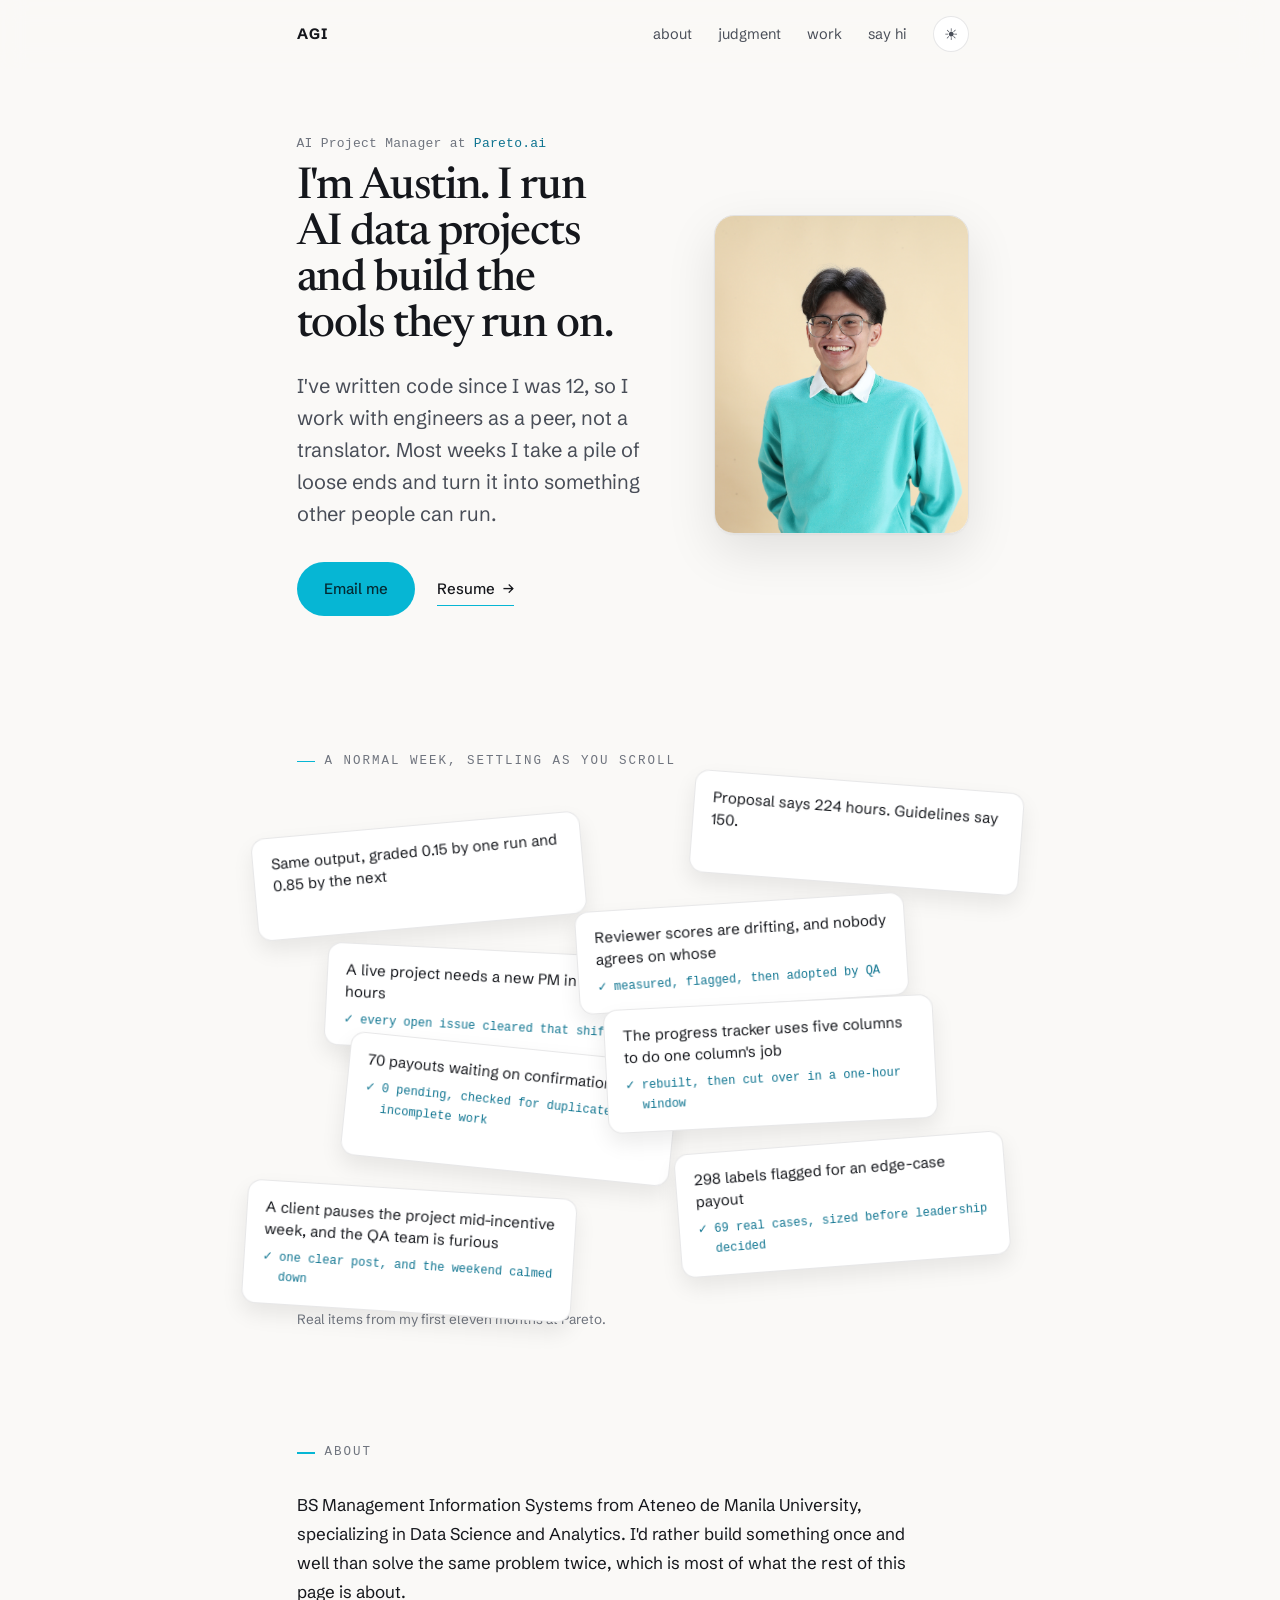
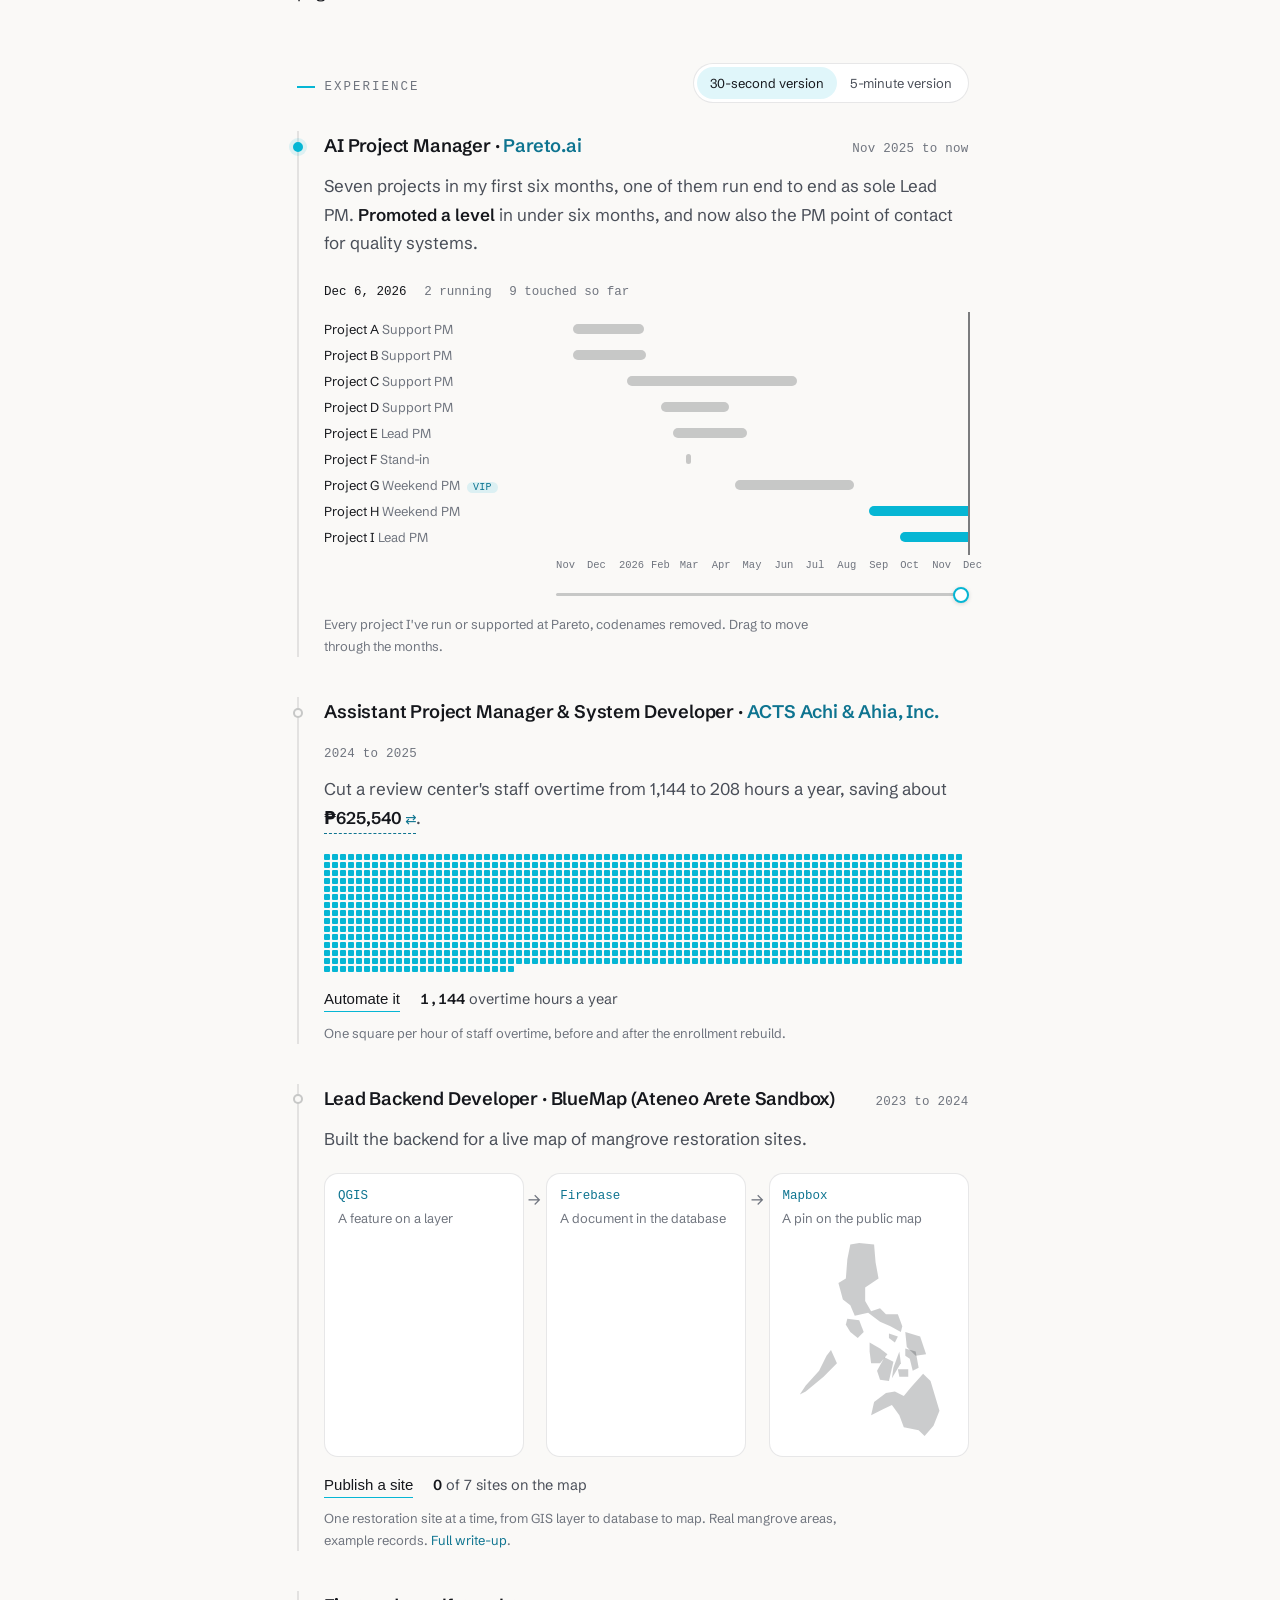
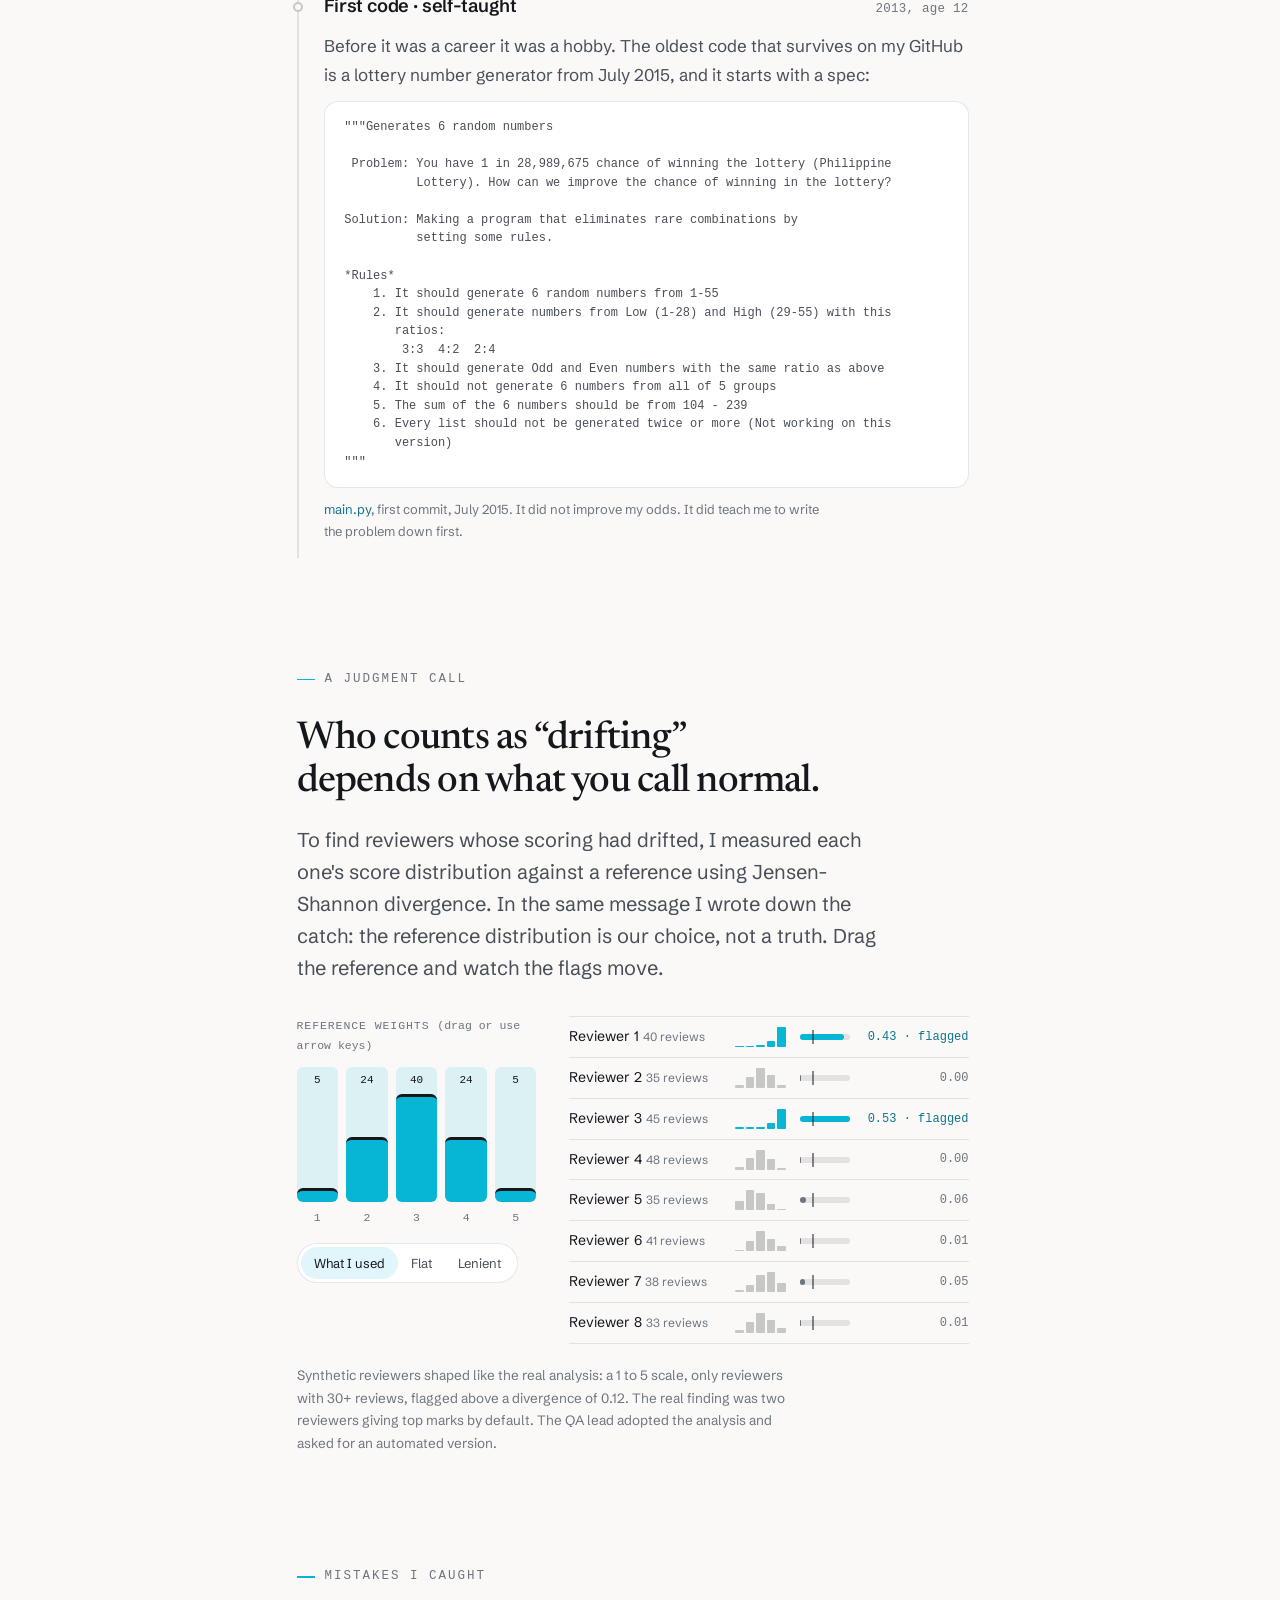
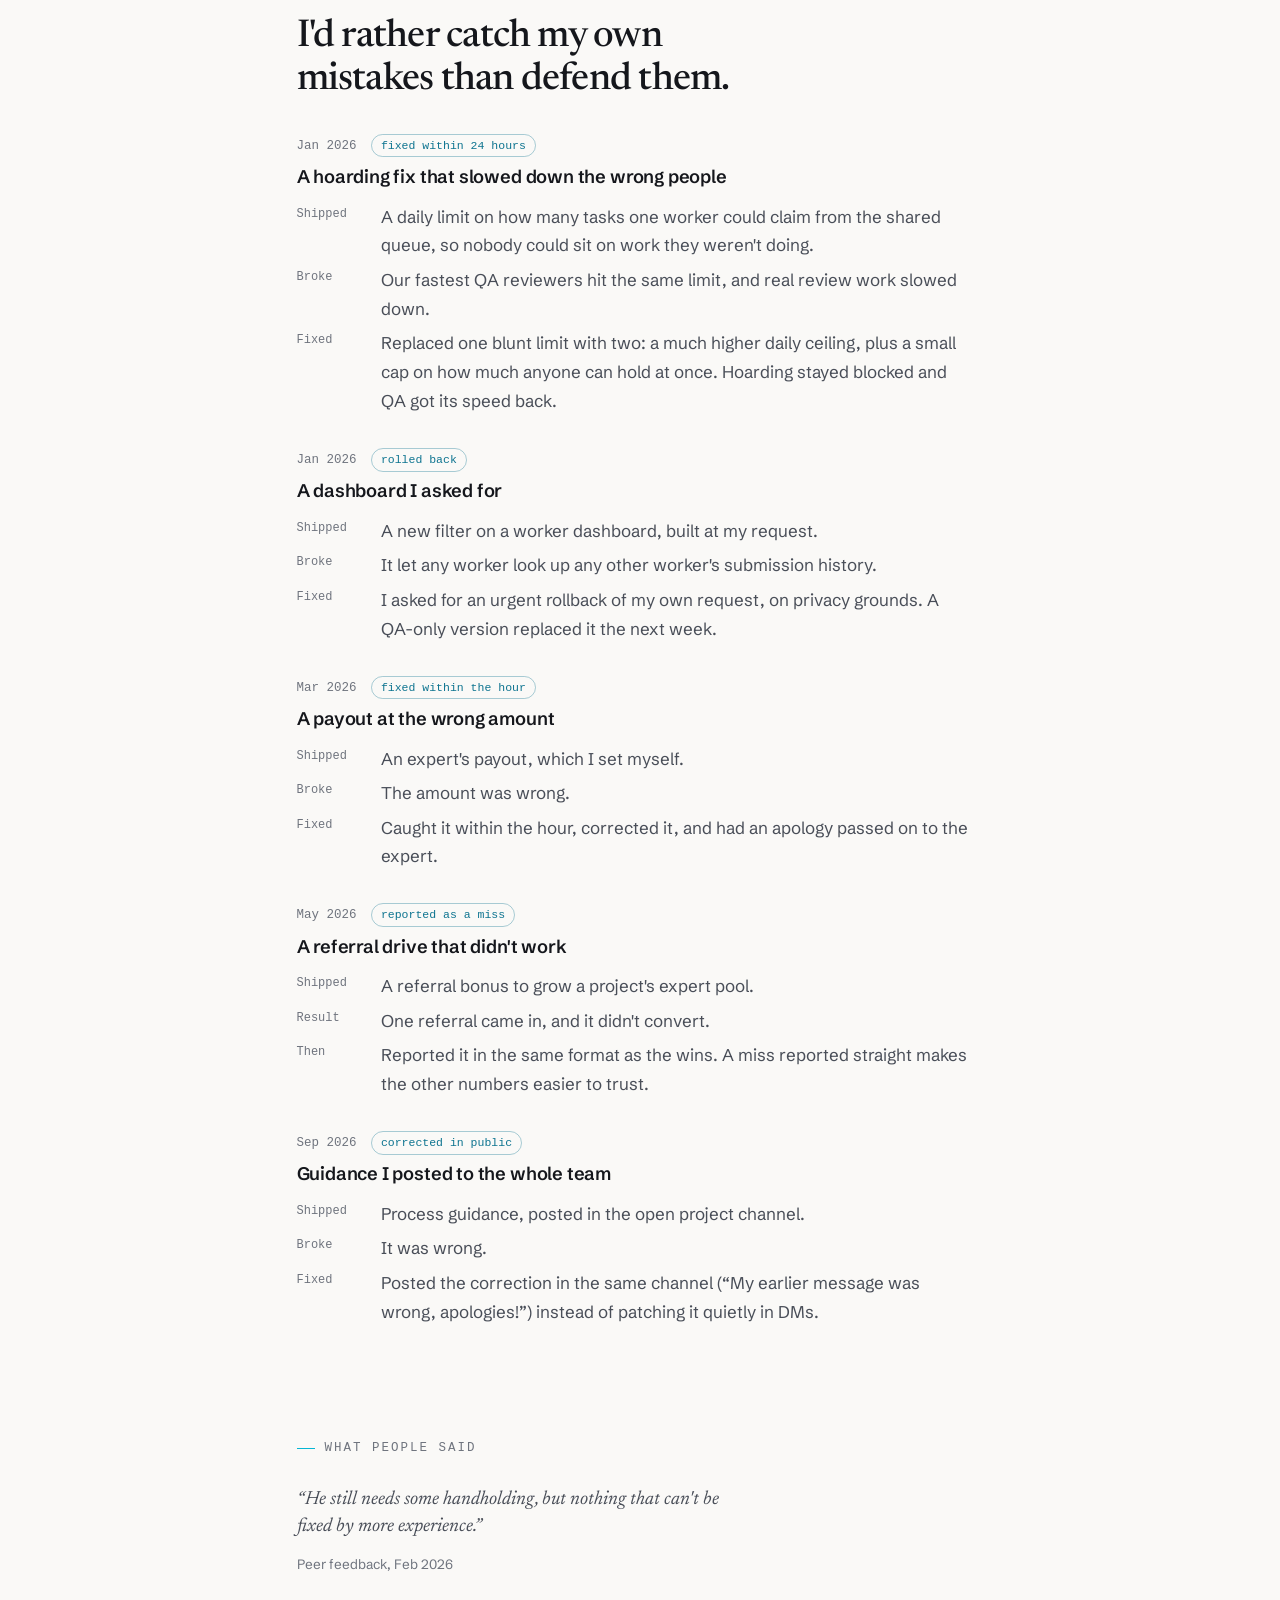
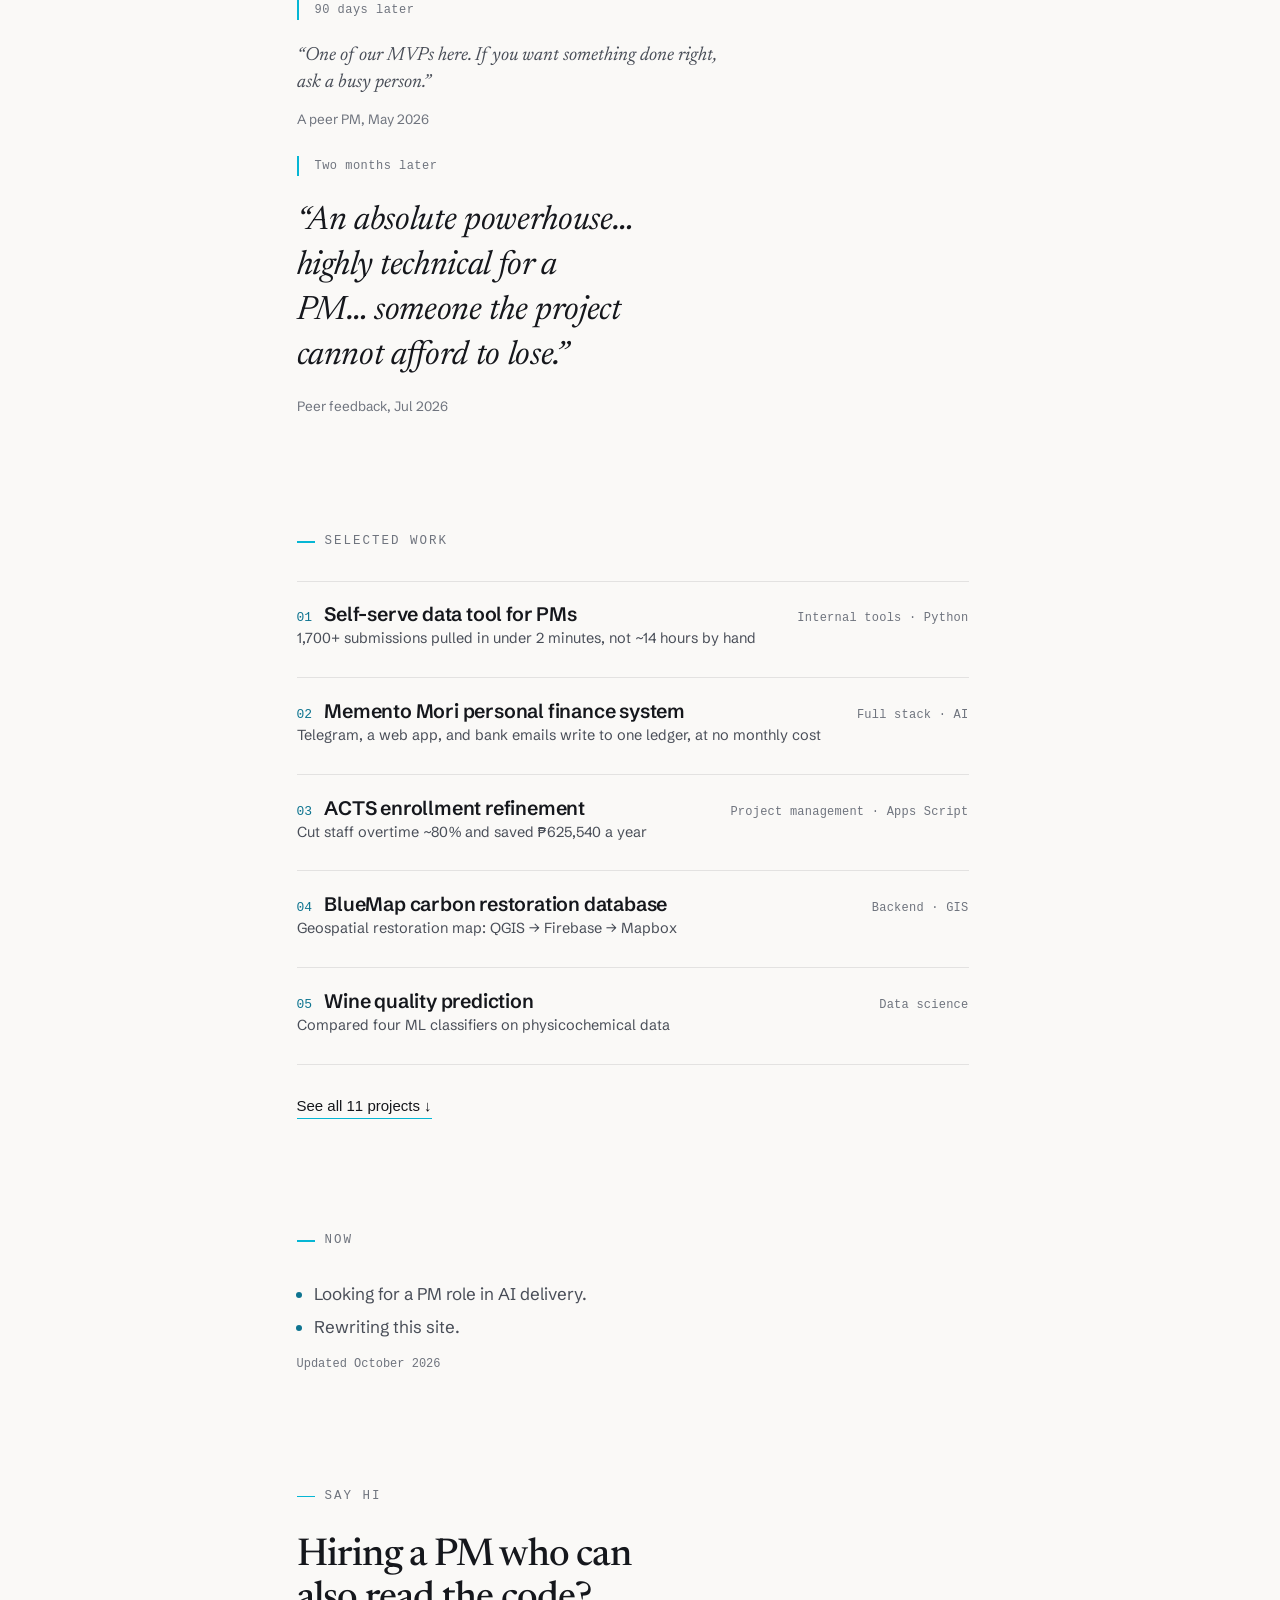
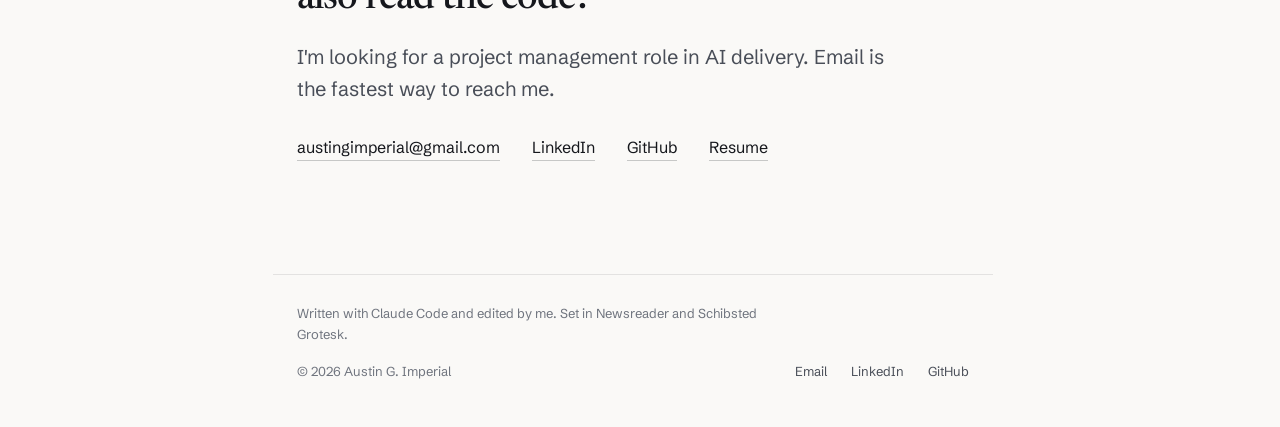
==== index.html @ a8cbf76d "Spell resume without accents" ====
<!DOCTYPE html>
<html lang="en" data-theme="light">
<head>
  <meta charset="UTF-8">
  <meta name="viewport" content="width=device-width, initial-scale=1.0">
  <title>Austin G. Imperial · AI Project Manager</title>
  <meta name="description" content="Austin Imperial runs AI data projects and builds the tools they run on. AI Project Manager at Pareto.ai.">

  <meta property="og:title" content="Austin G. Imperial · AI Project Manager">
  <meta property="og:description" content="I run AI data projects and build the tools they run on.">
  <meta property="og:type" content="website">

  <link rel="icon" type="image/x-icon" href="assets/img/favicon.ico">
  <link rel="icon" type="image/png" sizes="32x32" href="assets/img/favicon-32x32.png">
  <link rel="icon" type="image/png" sizes="16x16" href="assets/img/favicon-16x16.png">
  <link rel="apple-touch-icon" href="assets/img/apple-touch-icon.png">

  <link rel="preconnect" href="https://fonts.googleapis.com">
  <link rel="preconnect" href="https://fonts.gstatic.com" crossorigin>
  <link href="https://fonts.googleapis.com/css2?family=Schibsted+Grotesk:wght@400;500;600;700&family=Newsreader:ital,opsz,wght@0,6..72,400;0,6..72,500;1,6..72,400;1,6..72,500&display=swap" rel="stylesheet">

  <link rel="stylesheet" href="assets/css/styles.css">
  <script>
    // Set theme before paint to avoid a flash of the wrong theme.
    (function () {
      try {
        var saved = localStorage.getItem("theme");
        var theme = saved || (window.matchMedia("(prefers-color-scheme: dark)").matches ? "dark" : "light");
        document.documentElement.setAttribute("data-theme", theme);
      } catch (e) {}
    })();
  </script>
</head>
<body>
  <a class="skip-link" href="#main">Skip to content</a>

  <header class="site-header">
    <nav class="nav" aria-label="Primary">
      <a class="brand" href="#top" aria-label="Austin G. Imperial, home" data-quip="not that one 😉">AGI</a>

      <button class="nav-toggle" aria-expanded="false" aria-controls="nav-links" aria-label="Toggle menu">
        <span class="nav-toggle-bar"></span>
      </button>

      <div class="nav-links" id="nav-links">
        <a href="#about">about</a>
        <a href="#calibration">judgment</a>
        <a href="#work">work</a>
        <a href="#contact">say hi</a>
        <button class="theme-toggle" type="button" aria-label="Switch to dark theme" title="Switch theme">
          <span class="theme-icon theme-icon-sun" aria-hidden="true"></span>
          <span class="theme-icon theme-icon-moon" aria-hidden="true"></span>
        </button>
      </div>
    </nav>
  </header>

  <main id="main">
    <span id="top"></span>

    <!-- Hero -->
    <section class="hero">
      <div class="hero-text">
        <p class="hero-role">AI Project Manager at <a href="https://pareto.ai/" target="_blank" rel="noopener">Pareto.ai</a></p>
        <h1>I'm Austin. I run AI data projects and build the tools they run on.</h1>
        <p class="lede">
          I've written code since I was 12, so I work with engineers as a peer, not a translator.
          Most weeks I take a pile of loose ends and turn it into something other people can run.
        </p>
        <div class="hero-cta">
          <a class="btn btn-primary" href="mailto:austingimperial@gmail.com">Email me</a>
          <a class="btn btn-text" href="resume.html" target="_blank" rel="noopener">Resume <span aria-hidden="true">→</span></a>
        </div>
      </div>
      <div class="hero-portrait">
        <img src="assets/img/Grad_Pic_Casual.png" alt="Portrait of Austin G. Imperial" width="360" height="450">
      </div>
    </section>

    <!-- A normal week: scattered on arrival, settles as you scroll (main.js sets --p). -->
    <section class="section settle" id="settle" aria-labelledby="settle-label">
      <p class="section-label" id="settle-label">A normal week, settling as you scroll</p>
      <ol class="settle-list">
        <li style="--x:-18;--y:34;--r:-7">
          <span class="settle-task">Same output, graded 0.15 by one run and 0.85 by the next</span>
          <span class="settle-status">split the real defect from the noise</span>
        </li>
        <li style="--x:22;--y:-26;--r:6">
          <span class="settle-task">Proposal says 224 hours. Guidelines say 150.</span>
          <span class="settle-status">caught before kickoff</span>
        </li>
        <li style="--x:12;--y:48;--r:4">
          <span class="settle-task">A live project needs a new PM in three hours</span>
          <span class="settle-status">every open issue cleared that shift</span>
        </li>
        <li style="--x:-26;--y:-18;--r:-5">
          <span class="settle-task">Reviewer scores are drifting, and nobody agrees on whose</span>
          <span class="settle-status">measured, flagged, then adopted by QA</span>
        </li>
        <li style="--x:20;--y:22;--r:8">
          <span class="settle-task">70 payouts waiting on confirmation</span>
          <span class="settle-status">0 pending, checked for duplicates and incomplete work</span>
        </li>
        <li style="--x:-14;--y:-40;--r:-4">
          <span class="settle-task">The progress tracker uses five columns to do one column's job</span>
          <span class="settle-status">rebuilt, then cut over in a one-hour window</span>
        </li>
        <li style="--x:-22;--y:30;--r:5">
          <span class="settle-task">A client pauses the project mid-incentive week, and the QA team is furious</span>
          <span class="settle-status">one clear post, and the weekend calmed down</span>
        </li>
        <li style="--x:16;--y:-34;--r:-6">
          <span class="settle-task">298 labels flagged for an edge-case payout</span>
          <span class="settle-status">69 real cases, sized before leadership decided</span>
        </li>
      </ol>
      <p class="settle-caption">Real items from my first eleven months at Pareto.</p>
    </section>

    <!-- About + Experience -->
    <section class="section" id="about">
      <p class="section-label">About</p>
      <div class="prose">
        <p>
          BS Management Information Systems from Ateneo de Manila University, specializing in
          Data Science and Analytics. I'd rather build something once and well than solve the
          same problem twice, which is most of what the rest of this page is about.
        </p>
      </div>

      <div class="section-head">
        <p class="section-label">Experience</p>
        <div class="depth-toggle" role="group" aria-label="How much detail">
          <button type="button" data-depth="skim" aria-pressed="true">30-second version</button>
          <button type="button" data-depth="read" aria-pressed="false">5-minute version</button>
        </div>
      </div>

      <ol class="timeline" id="timeline" data-depth="skim">
        <li>
          <div class="timeline-head">
            <h3>AI Project Manager · <a href="https://pareto.ai/" target="_blank" rel="noopener">Pareto.ai</a></h3>
            <span class="timeline-date">Nov 2025 to now</span>
          </div>
          <p class="skim-only">
            Seven projects in my first six months, one of them run end to end as sole Lead PM.
            <strong>Promoted a level</strong> in under six months, and now also the PM point of
            contact for quality systems.
          </p>
          <div class="read-only">
            <p>
              I coordinate delivery on data labeling, annotation, and model evaluation projects for
              a frontier-AI data company, working with PMs, QA, research experts, support, engineers,
              and accounting. In my first six months I went from supporting two projects to seven,
              and ran one as sole Lead PM from a cold start through scoping, delivery, and closeout.
              In under six months I was <strong>promoted a level</strong>, rated <em>exceeds
              expectations, delivering one level above scope</em>. Since then I've picked up two more
              projects and become the PM point of contact for quality systems across projects.
            </p>
            <p>
              I tend to build the systems other people then rely on. I rebuilt the central progress
              tracker in my first weeks (cited in review as “significantly improved and streamlined”),
              designed a RACI-based operating model that maps who owns and who is consulted on every
              task, and led documentation migrations ahead of a platform transition. On the client's
              RL-environment tooling platform I built a tool on their API that surfaces data errors
              faster (<a href="#work" data-open="pm-data-tool">full write-up</a>), and I contributed a Claude Code workflow that engineers, delivery leads, TPMs,
              and PMs across the company now reuse. When a live project needed an emergency handover,
              I picked it up on a few hours' notice and cleared every open issue the same shift.
            </p>
            <p>
              Some of the job is keeping people steady. When a client paused a project in the middle
              of an incentive week, the QA team was stuck holding work with no answer on approvals or
              pay. I wrote the one post that pulled it together: what had stopped, what they could
              still approve, a 7-day expiry so nothing they held would lapse, and an honest line on
              incentives instead of a promise. Leads and QA called it out at the next sync. On my
              current project I own expert recruitment end to end, which helped hit a quarterly
              delivery target at 106%.
            </p>
            <p>
              More of the work now is judgment about model quality. I separated a real defect (a
              model saving output to the wrong directory in every run) from an artifact of our own
              measurement (a grader scoring identical behavior anywhere from 0.15 to 0.85). There's a
              <a href="#calibration">playable version</a> of my reviewer-drift analysis below, and a
              list of <a href="#mistakes">mistakes I caught in my own work</a>.
            </p>
          </div>

          <figure class="gantt" id="gantt">
            <div class="gantt-readout" id="gantt-readout"></div>
            <div class="gantt-chart" id="gantt-chart"></div>
            <input class="gantt-scrub" id="gantt-scrub" type="range" min="0" max="1" value="1" aria-label="Move through the months">
            <figcaption>Every project I've run or supported at Pareto, codenames removed. Drag to move through the months.</figcaption>
          </figure>
        </li>

        <li>
          <div class="timeline-head">
            <h3>Assistant Project Manager &amp; System Developer · <a href="https://www.acts.com.ph/" target="_blank" rel="noopener">ACTS Achi &amp; Ahia, Inc.</a></h3>
            <span class="timeline-date">2024 to 2025</span>
          </div>
          <p class="skim-only">
            Cut a review center's staff overtime from 1,144 to 208 hours a year, saving about
            <button class="money" type="button" data-php="₱625,540" data-usd="US$10,800">₱625,540</button>.
          </p>
          <p class="read-only">
            Led 6+ bi-weekly sprints on a hybrid-iterative framework to refine a review center's
            enrollment system. I automated data consolidation and wired Google Sheets into the
            enrollment workflow, cutting staff overtime about 80% (1,144 to 208 hours a year) and
            saving roughly <button class="money" type="button" data-php="₱625,540" data-usd="US$10,800">₱625,540</button> a year.
          </p>

          <figure class="dots" id="overtime">
            <div class="dots-grid" id="dots-grid" aria-hidden="true"></div>
            <div class="dots-bar">
              <button class="btn btn-text" id="dots-toggle" type="button" aria-pressed="false">Automate it</button>
              <span class="dots-count"><strong id="dots-count">1,144</strong> overtime hours a year</span>
            </div>
            <figcaption>One square per hour of staff overtime, before and after the enrollment rebuild.</figcaption>
          </figure>
        </li>

        <li>
          <div class="timeline-head">
            <h3>Lead Backend Developer · BlueMap (Ateneo Arete Sandbox)</h3>
            <span class="timeline-date">2023 to 2024</span>
          </div>
          <p class="skim-only">Built the backend for a live map of mangrove restoration sites.</p>
          <p class="read-only">
            Built the backend for a public geospatial tool that visualizes blue-carbon restoration
            sites, moving data from QGIS through Firebase to an interactive Mapbox map, and co-led
            deployment to a live product.
          </p>

          <figure class="bmap" id="bmap">
            <div class="bmap-pipe">
              <div class="bmap-stage">
                <span class="bmap-tool">QGIS</span>
                <span class="bmap-what">A feature on a layer</span>
                <pre class="bmap-code" id="bmap-qgis"></pre>
              </div>
              <div class="bmap-stage">
                <span class="bmap-tool">Firebase</span>
                <span class="bmap-what">A document in the database</span>
                <pre class="bmap-code" id="bmap-fb"></pre>
              </div>
              <div class="bmap-stage">
                <span class="bmap-tool">Mapbox</span>
                <span class="bmap-what">A pin on the public map</span>
                <svg class="bmap-map" id="bmap-map" viewBox="0 0 100 140" role="img" aria-label="Map of the Philippines with published restoration sites"></svg>
              </div>
            </div>
            <div class="dots-bar">
              <button class="btn btn-text" id="bmap-go" type="button">Publish a site</button>
              <span class="dots-count" aria-live="polite"><strong id="bmap-count">0</strong> of 7 sites on the map</span>
            </div>
            <figcaption>
              One restoration site at a time, from GIS layer to database to map. Real mangrove areas,
              example records. <a href="#work" data-open="bluemap">Full write-up</a>.
            </figcaption>
          </figure>
        </li>

        <li>
          <div class="timeline-head">
            <h3>First code · self-taught</h3>
            <span class="timeline-date">2013, age 12</span>
          </div>
          <p>
            Before it was a career it was a hobby. The oldest code that survives on my GitHub is a
            lottery number generator from July 2015, and it starts with a spec:
          </p>
          <figure class="first-code">
            <pre><code><span class="c-str">"""Generates 6 random numbers

 Problem: You have 1 in 28,989,675 chance of winning the lottery (Philippine
          Lottery). How can we improve the chance of winning in the lottery?

Solution: Making a program that eliminates rare combinations by
          setting some rules.

*Rules*
    1. It should generate 6 random numbers from 1-55
    2. It should generate numbers from Low (1-28) and High (29-55) with this
       ratios:
        3:3  4:2  2:4
    3. It should generate Odd and Even numbers with the same ratio as above
    4. It should not generate 6 numbers from all of 5 groups
    5. The sum of the 6 numbers should be from 104 - 239
    6. Every list should not be generated twice or more (Not working on this
       version)
"""</span></code></pre>
            <figcaption>
              <a href="https://github.com/akaNiknok/Lottery-Numbers-Generator/blob/f39d308/main.py" target="_blank" rel="noopener">main.py</a>, first commit, July 2015.
              It did not improve my odds. It did teach me to write the problem down first.
            </figcaption>
          </figure>
          <p class="read-only">
            That October I gave a talk at the monthly Python meetup,
            <a href="https://github.com/akaNiknok/Py-Meetup-Talk-Oct-29-2015" target="_blank" rel="noopener">“Non Expert's Guide to Creating Personal Projects”</a>.
            Ten years later it's still why I can sit with engineers as a peer, and why I'd rather
            build the tool than file the ticket for it.
          </p>
        </li>
      </ol>
    </section>

    <!-- Reviewer calibration demo (main.js builds the interactive parts). -->
    <section class="section" id="calibration">
      <p class="section-label">A judgment call</p>
      <h2>Who counts as “drifting” depends on what you call normal.</h2>
      <p class="lede">
        To find reviewers whose scoring had drifted, I measured each one's score distribution
        against a reference using Jensen-Shannon divergence. In the same message I wrote down the
        catch: the reference distribution is our choice, not a truth. Drag the reference and watch
        the flags move.
      </p>

      <div class="calib">
        <div class="calib-ref">
          <p class="calib-title">Reference weights <span>(drag or use arrow keys)</span></p>
          <div class="calib-bars" id="calib-bars"></div>
          <div class="calib-presets" id="calib-presets">
            <button type="button" data-preset="bell" aria-pressed="true">What I used</button>
            <button type="button" data-preset="flat" aria-pressed="false">Flat</button>
            <button type="button" data-preset="lenient" aria-pressed="false">Lenient</button>
          </div>
        </div>
        <ul class="calib-reviewers" id="calib-reviewers" aria-live="polite"></ul>
      </div>
      <p class="calib-note">
        Synthetic reviewers shaped like the real analysis: a 1 to 5 scale, only reviewers with 30+
        reviews, flagged above a divergence of 0.12. The real finding was two reviewers giving top
        marks by default. The QA lead adopted the analysis and asked for an automated version.
      </p>
    </section>

    <!-- Mistakes -->
    <section class="section" id="mistakes">
      <p class="section-label">Mistakes I caught</p>
      <h2>I'd rather catch my own mistakes than defend them.</h2>
      <ol class="changelog">
        <li>
          <div class="cl-meta"><time datetime="2026-01">Jan 2026</time><span class="cl-tag">fixed within 24 hours</span></div>
          <h3>A hoarding fix that slowed down the wrong people</h3>
          <dl class="cl-steps">
            <div><dt>Shipped</dt><dd>A daily limit on how many tasks one worker could claim from the shared queue, so nobody could sit on work they weren't doing.</dd></div>
            <div><dt>Broke</dt><dd>Our fastest QA reviewers hit the same limit, and real review work slowed down.</dd></div>
            <div><dt>Fixed</dt><dd>Replaced one blunt limit with two: a much higher daily ceiling, plus a small cap on how much anyone can hold at once. Hoarding stayed blocked and QA got its speed back.</dd></div>
          </dl>
        </li>
        <li>
          <div class="cl-meta"><time datetime="2026-01">Jan 2026</time><span class="cl-tag">rolled back</span></div>
          <h3>A dashboard I asked for</h3>
          <dl class="cl-steps">
            <div><dt>Shipped</dt><dd>A new filter on a worker dashboard, built at my request.</dd></div>
            <div><dt>Broke</dt><dd>It let any worker look up any other worker's submission history.</dd></div>
            <div><dt>Fixed</dt><dd>I asked for an urgent rollback of my own request, on privacy grounds. A QA-only version replaced it the next week.</dd></div>
          </dl>
        </li>
        <li>
          <div class="cl-meta"><time datetime="2026-03">Mar 2026</time><span class="cl-tag">fixed within the hour</span></div>
          <h3>A payout at the wrong amount</h3>
          <dl class="cl-steps">
            <div><dt>Shipped</dt><dd>An expert's payout, which I set myself.</dd></div>
            <div><dt>Broke</dt><dd>The amount was wrong.</dd></div>
            <div><dt>Fixed</dt><dd>Caught it within the hour, corrected it, and had an apology passed on to the expert.</dd></div>
          </dl>
        </li>
        <li>
          <div class="cl-meta"><time datetime="2026-05">May 2026</time><span class="cl-tag">reported as a miss</span></div>
          <h3>A referral drive that didn't work</h3>
          <dl class="cl-steps">
            <div><dt>Shipped</dt><dd>A referral bonus to grow a project's expert pool.</dd></div>
            <div><dt>Result</dt><dd>One referral came in, and it didn't convert.</dd></div>
            <div><dt>Then</dt><dd>Reported it in the same format as the wins. A miss reported straight makes the other numbers easier to trust.</dd></div>
          </dl>
        </li>
        <li>
          <div class="cl-meta"><time datetime="2026-09">Sep 2026</time><span class="cl-tag">corrected in public</span></div>
          <h3>Guidance I posted to the whole team</h3>
          <dl class="cl-steps">
            <div><dt>Shipped</dt><dd>Process guidance, posted in the open project channel.</dd></div>
            <div><dt>Broke</dt><dd>It was wrong.</dd></div>
            <div><dt>Fixed</dt><dd>Posted the correction in the same channel (“My earlier message was wrong, apologies!”) instead of patching it quietly in DMs.</dd></div>
          </dl>
        </li>
      </ol>
    </section>

    <!-- What people say -->
    <section class="section" id="recognition">
      <p class="section-label">What people said</p>
      <div class="arc">
        <blockquote class="arc-quote arc-before">
          <p>“He still needs some handholding, but nothing that can't be fixed by more experience.”</p>
          <cite>Peer feedback, Feb 2026</cite>
        </blockquote>
        <p class="arc-gap" aria-hidden="true">90 days later</p>
        <blockquote class="arc-quote arc-before">
          <p>“One of our MVPs here. If you want something done right, ask a busy person.”</p>
          <cite>A peer PM, May 2026</cite>
        </blockquote>
        <p class="arc-gap" aria-hidden="true">Two months later</p>
        <blockquote class="arc-quote pull-quote">
          <p>“An absolute powerhouse… highly technical for a PM… someone the project cannot afford to lose.”</p>
          <cite>Peer feedback, Jul 2026</cite>
        </blockquote>
      </div>
    </section>

    <!-- Selected work -->
    <section class="section" id="work">
      <p class="section-label">Selected work</p>
      <ul class="work-list" id="work-list" aria-label="Selected projects"></ul>
      <button class="btn btn-text work-more" id="work-more" type="button" aria-expanded="false"></button>
    </section>

    <!-- Now -->
    <section class="section" id="now">
      <p class="section-label">Now</p>
      <ul class="now-list">
        <li>Looking for a PM role in AI delivery.</li>
        <li>Rewriting this site.</li>
      </ul>
      <p class="now-updated">Updated October 2026</p>
    </section>

    <!-- Contact -->
    <section class="section section-contact" id="contact">
      <p class="section-label">Say hi</p>
      <h2>Hiring a PM who can also read the code?</h2>
      <p class="lede">I'm looking for a project management role in AI delivery. Email is the fastest way to reach me.</p>
      <ul class="contact-links">
        <li><a href="mailto:austingimperial@gmail.com">austingimperial@gmail.com</a></li>
        <li><a href="https://ph.linkedin.com/in/austin-imperial" target="_blank" rel="noopener">LinkedIn</a></li>
        <li><a href="https://github.com/akaNiknok" target="_blank" rel="noopener">GitHub</a></li>
        <li><a href="resume.html" target="_blank" rel="noopener">Resume</a></li>
      </ul>
    </section>
  </main>

  <footer class="site-footer">
    <p class="colophon">
      Written with Claude Code and edited by me. Set in Newsreader and Schibsted Grotesk.
    </p>
    <div class="footer-row">
      <span>© <span id="year"></span> Austin G. Imperial</span>
      <span class="footer-links">
        <a href="mailto:austingimperial@gmail.com">Email</a>
        <a href="https://ph.linkedin.com/in/austin-imperial" target="_blank" rel="noopener">LinkedIn</a>
        <a href="https://github.com/akaNiknok" target="_blank" rel="noopener">GitHub</a>
      </span>
    </div>
  </footer>

  <!-- Project detail dialog -->
  <div class="modal" id="project-modal" role="dialog" aria-modal="true" aria-labelledby="modal-title" hidden>
    <div class="modal-backdrop" data-close></div>
    <div class="modal-panel" role="document">
      <button class="modal-close" type="button" aria-label="Close" data-close>&times;</button>
      <p class="modal-eyebrow" id="modal-eyebrow"></p>
      <h2 class="modal-title" id="modal-title"></h2>
      <div class="modal-body" id="modal-body"></div>
      <div class="modal-reality" id="modal-reality" hidden></div>
      <div class="modal-tech" id="modal-tech"></div>
    </div>
  </div>

  <!-- Screenshot lightbox. <dialog> gives us Esc, focus return, and top-layer for free. -->
  <dialog class="lightbox" id="lightbox" aria-label="Enlarged screenshot">
    <img id="lightbox-img" alt="">
  </dialog>

  <script src="assets/js/projects.js"></script>
  <script src="assets/js/main.js"></script>
</body>
</html>
---- assets/css/styles.css ----
/* ============================================================
   Austin G. Imperial — personal site
   Minimal editorial. Light + dark. Cyan accent. Motion only where it means something.
   ============================================================ */

:root {
  --accent: #0e7490;          /* cyan, text-safe on light (AA on paper) */
  --accent-bright: #06b6d4;   /* brighter cyan for dots/fills */
  --accent-soft: rgba(6, 182, 212, 0.12);

  --bg: #faf9f7;              /* warm paper */
  --bg-elev: #ffffff;
  --text: #15171c;
  --text-soft: #494e58;
  --text-faint: #6f747e;
  --border: rgba(20, 24, 29, 0.10);
  --border-strong: rgba(20, 24, 29, 0.22);

  --maxw: 720px;
  --pad: 1.5rem;
  --radius: 14px;
  --radius-lg: 20px;
  --header-h: 4.25rem;
  --ease: cubic-bezier(0.16, 1, 0.3, 1);

  --font-sans: "Schibsted Grotesk", system-ui, -apple-system, "Segoe UI", Roboto, sans-serif;
  --font-serif: "Newsreader", Georgia, "Times New Roman", serif;
  --font-mono: ui-monospace, "SF Mono", "Cascadia Code", Menlo, Consolas, monospace;
}

[data-theme="dark"] {
  --accent: #2dd4ee;
  --accent-bright: #22d3ee;
  --accent-soft: rgba(34, 211, 238, 0.14);

  --bg: #0c0e13;
  --bg-elev: #15181f;
  --text: #e9ebef;
  --text-soft: #abb1bc;
  --text-faint: #828893;
  --border: rgba(233, 235, 239, 0.12);
  --border-strong: rgba(233, 235, 239, 0.26);
}

*, *::before, *::after { box-sizing: border-box; }

html {
  scroll-behavior: smooth;
  scrollbar-gutter: stable;
  scroll-padding-top: var(--header-h);
  -webkit-text-size-adjust: 100%;
}

body {
  margin: 0;
  overflow-x: hidden;
  font-family: var(--font-sans);
  font-size: 17px;
  line-height: 1.7;
  color: var(--text);
  background: var(--bg);
  -webkit-font-smoothing: antialiased;
  -moz-osx-font-smoothing: grayscale;
  text-rendering: optimizeLegibility;
  -webkit-tap-highlight-color: transparent;
  transition: background-color 0.4s var(--ease), color 0.4s var(--ease);
}

main, .site-header, .site-footer { position: relative; z-index: 1; }

img { max-width: 100%; display: block; }

::selection { background: color-mix(in srgb, var(--accent-bright) 26%, transparent); }

a {
  color: var(--accent);
  text-decoration: none;
  transition: color 0.4s ease;
}
a:hover { color: var(--text); }

:focus-visible {
  outline: 2px solid var(--accent-bright);
  outline-offset: 3px;
  border-radius: 4px;
}

.skip-link {
  position: absolute;
  left: -999px;
  top: 0;
  background: var(--bg-elev);
  color: var(--text);
  padding: 10px 16px;
  border: 1px solid var(--border);
  border-radius: 8px;
  z-index: 100;
}
.skip-link:focus { left: 12px; top: 12px; }

/* ---------- Header / nav ---------- */
.site-header {
  position: sticky;
  top: 0;
  z-index: 50;
  background: color-mix(in srgb, var(--bg) 80%, transparent);
  backdrop-filter: saturate(150%) blur(12px);
  -webkit-backdrop-filter: saturate(150%) blur(12px);
  border-bottom: 1px solid transparent;
  transition: border-color 0.3s ease, background-color 0.3s ease;
}
.site-header.scrolled { border-bottom-color: var(--border); }

.nav {
  max-width: var(--maxw);
  margin: 0 auto;
  padding: 1rem var(--pad);
  display: flex;
  align-items: center;
  justify-content: space-between;
}

.brand {
  font-weight: 700;
  letter-spacing: 0.08em;
  font-size: 15px;
  color: var(--text);
  position: relative;
  transition: color 0.3s ease;
}
.brand:hover { color: var(--accent); }
/* An AI PM whose initials are AGI. */
.brand::after {
  content: attr(data-quip);
  position: absolute;
  left: calc(100% + 10px);
  top: 50%;
  white-space: nowrap;
  font-family: var(--font-mono);
  font-size: 11.5px;
  font-weight: 400;
  letter-spacing: 0.02em;
  color: var(--text-faint);
  opacity: 0;
  transform: translate(-4px, -50%);
  transition: opacity 0.3s ease, transform 0.3s var(--ease);
  pointer-events: none;
}
.brand:hover::after,
.brand:focus-visible::after { opacity: 1; transform: translate(0, -50%); }

.nav-links {
  display: flex;
  align-items: center;
  gap: 26px;
}
.nav-links a {
  position: relative;
  color: var(--text-soft);
  font-size: 14.5px;
}
.nav-links a::after {
  content: "";
  position: absolute;
  left: 0;
  right: 0;
  bottom: -5px;
  height: 1.5px;
  background: var(--accent-bright);
  transform: scaleX(0);
  transform-origin: left;
  transition: transform 0.3s var(--ease);
}
.nav-links a:hover { color: var(--text); }
.nav-links a:hover::after { transform: scaleX(1); }

.theme-toggle {
  display: inline-flex;
  align-items: center;
  justify-content: center;
  width: 36px;
  height: 36px;
  border-radius: 999px;
  border: 1px solid var(--border);
  background: var(--bg-elev);
  color: var(--text-soft);
  cursor: pointer;
  position: relative;
  transition: border-color 0.4s ease, color 0.4s ease, transform 0.4s ease;
}
.theme-toggle:hover { border-color: var(--border-strong); color: var(--text); transform: translateY(-1px); }

.theme-icon { position: absolute; transition: opacity 0.3s ease, transform 0.4s var(--ease); }
.theme-icon-sun::before { content: "☀"; font-size: 16px; }
.theme-icon-moon::before { content: "☾"; font-size: 15px; }
[data-theme="light"] .theme-icon-moon { opacity: 0; transform: rotate(-40deg) scale(0.6); }
[data-theme="light"] .theme-icon-sun  { opacity: 1; transform: rotate(0) scale(1); }
[data-theme="dark"]  .theme-icon-sun  { opacity: 0; transform: rotate(40deg) scale(0.6); }
[data-theme="dark"]  .theme-icon-moon { opacity: 1; transform: rotate(0) scale(1); }

.nav-toggle { display: none; }

/* Exhaling theme switch — while .theme-easing is on <html> (set briefly by
   main.js on toggle), every color-ish property crossfades instead of snapping. */
html.theme-easing,
html.theme-easing *,
html.theme-easing *::before,
html.theme-easing *::after {
  transition:
    background-color 0.6s ease,
    color 0.6s ease,
    border-color 0.6s ease,
    box-shadow 0.6s ease,
    opacity 0.6s ease,
    transform 0.6s var(--ease) !important;
}

/* ---------- Layout primitives ---------- */
.hero,
.section,
.site-footer {
  max-width: var(--maxw);
  margin: 0 auto;
  padding-left: var(--pad);
  padding-right: var(--pad);
}

.section { padding-top: clamp(4rem, 8vw, 6.5rem); }

.section-label {
  display: inline-flex;
  align-items: center;
  gap: 10px;
  font-family: var(--font-mono);
  font-size: 12.5px;
  letter-spacing: 0.16em;
  text-transform: uppercase;
  color: var(--text-faint);
  margin: 0 0 1.75rem;
}
.section-label::before {
  content: "";
  width: 18px;
  height: 1.5px;
  background: var(--accent-bright);
}

.lede {
  font-size: clamp(1.1rem, 2.4vw, 1.25rem);
  line-height: 1.6;
  color: var(--text-soft);
  max-width: 50ch;
  text-wrap: pretty;
}

h1, h2, h3 { text-wrap: balance; }

h1, h2 {
  font-family: var(--font-serif);
  font-weight: 500;
  font-optical-sizing: auto;
}
h1 {
  font-size: clamp(2.1rem, 4.8vw, 2.75rem);
  line-height: 1.05;
  letter-spacing: -0.025em;
  margin: 0.6rem 0 1.3rem;
  max-width: 20ch;
}
h2 {
  font-size: clamp(1.75rem, 4vw, 2.4rem);
  line-height: 1.12;
  letter-spacing: -0.02em;
  margin: 0 0 1rem;
  max-width: 24ch;
}
h3 {
  font-size: 1.14rem;
  font-weight: 600;
  letter-spacing: -0.01em;
  margin: 0;
}

/* ---------- Hero ---------- */
.hero {
  padding-top: clamp(2.75rem, 7vw, 4rem);
  padding-bottom: 1.5rem;
  display: grid;
  grid-template-columns: 1.45fr 1fr;
  gap: clamp(1.75rem, 5vw, 3rem);
  align-items: center;
}

.hero-role {
  margin: 0;
  font-family: var(--font-mono);
  font-size: 13px;
  letter-spacing: 0.02em;
  color: var(--text-faint);
}

.hero-cta {
  display: flex;
  align-items: center;
  gap: 22px;
  margin-top: 2rem;
  flex-wrap: wrap;
}

.btn {
  display: inline-flex;
  align-items: center;
  gap: 8px;
  font-size: 15px;
  font-weight: 500;
  cursor: pointer;
  transition: transform 0.4s var(--ease), box-shadow 0.4s ease, background-color 0.4s ease, border-color 0.4s ease, color 0.4s ease;
}
.btn-primary {
  background: var(--accent-bright);
  color: #042a33;
  padding: 13px 26px;
  border-radius: 999px;
  border: 1px solid transparent;
}
.btn-primary:active { transform: translateY(0) scale(0.97); transition-duration: 0.1s; }
.btn-primary:hover {
  transform: translateY(-2px);
  color: #042a33;
  box-shadow: 0 10px 28px color-mix(in srgb, var(--accent-bright) 38%, transparent);
}
.btn-text {
  background: none;
  border: none;
  color: var(--text);
  padding: 4px 0;
  border-bottom: 1.5px solid var(--accent-bright);
  border-radius: 0;
}
.btn-text:hover { color: var(--accent); }
.btn-text span { transition: transform 0.4s var(--ease); }
.btn-text:hover span { transform: translateX(4px); }

.hero-portrait img {
  width: 100%;
  height: auto;
  aspect-ratio: 4 / 5;
  object-fit: cover;
  border-radius: var(--radius-lg);
  border: 1px solid var(--border);
  box-shadow: 0 1px 2px rgba(0,0,0,0.04), 0 18px 50px rgba(0,0,0,0.10);
}

/* ---------- Prose / timeline ---------- */
.prose p { margin: 0 0 1rem; max-width: 62ch; text-wrap: pretty; }

.timeline {
  list-style: none;
  margin: 0;
  padding: 0;
  display: grid;
  gap: 2.5rem;
}
.timeline > li {
  min-width: 0; /* let wide children (code, Gantt) scroll or truncate instead of widening the page */
  border-left: 2px solid var(--border);
  padding-left: 1.6rem;
  position: relative;
}
.timeline > li::before {
  content: "";
  position: absolute;
  left: -6px;
  /* match the h3 so `lh` is its line box: dot centers on the title's first line */
  font-size: 1.14rem;
  top: 10px;
  top: calc(0.5lh - 5px);
  width: 10px;
  height: 10px;
  border-radius: 50%;
  background: var(--bg);
  border: 2px solid var(--border-strong);
  transition: background-color 0.4s var(--ease);
}
.timeline > li:first-child::before {
  background: var(--accent-bright);
  border-color: var(--accent-bright);
  box-shadow: 0 0 0 4px var(--accent-soft);
}
.timeline-head {
  display: flex;
  justify-content: space-between;
  align-items: baseline;
  gap: 1rem;
  margin-bottom: 0.6rem;
  flex-wrap: wrap;
}
.timeline-date {
  font-family: var(--font-mono);
  font-size: 12.5px;
  letter-spacing: 0.02em;
  color: var(--text-faint);
  white-space: nowrap;
}
.timeline p { margin: 0 0 0.7rem; color: var(--text-soft); max-width: 64ch; text-wrap: pretty; }
.timeline strong { color: var(--text); font-weight: 600; }

/* ---------- Recognition ---------- */
.pull-quote {
  margin: 0;
  padding: 0;
  border: 0;
}
.pull-quote p {
  font-family: var(--font-serif);
  font-style: italic;
  font-size: clamp(1.55rem, 3.6vw, 2.1rem);
  line-height: 1.34;
  letter-spacing: -0.01em;
  color: var(--text);
  margin: 0 0 0.8rem;
  max-width: 22ch;
  text-wrap: balance;
}
.pull-quote cite { font-style: normal; font-size: 14px; color: var(--text-faint); }

/* ---------- Selected work list ---------- */
.work-list { list-style: none; margin: 0; padding: 0; counter-reset: work; }
.work-list li { counter-increment: work; }
.work-row {
  width: 100%;
  text-align: left;
  background: none;
  border: none;
  border-top: 1px solid var(--border);
  padding: 1.3rem 0;
  cursor: pointer;
  display: flex;
  align-items: baseline;
  gap: 1.25rem;
  color: var(--text);
  font-family: inherit;
}
.work-row > * { transition: transform 0.45s var(--ease); }
.work-list li:last-child .work-row { border-bottom: 1px solid var(--border); }
@media (hover: hover) {
  .work-row:hover > :first-child { transform: translateX(14px); }
}
.work-row .w-title {
  font-size: 1.22rem;
  font-weight: 600;
  letter-spacing: -0.01em;
  margin-bottom: 3px;
  display: flex;
  align-items: baseline;
  gap: 12px;
}
.work-row .w-title::before {
  content: counter(work, decimal-leading-zero);
  font-family: var(--font-mono);
  font-size: 13px;
  font-weight: 500;
  color: var(--accent);
  letter-spacing: 0;
}
.work-row .w-arrow {
  color: var(--accent);
  opacity: 0;
  transform: translateX(-6px);
  transition: opacity 0.4s ease, transform 0.4s var(--ease);
}
.work-row:hover .w-arrow,
.work-row:focus-visible .w-arrow { opacity: 1; transform: translateX(0); }
.work-row .w-impact { font-size: 14.5px; color: var(--text-soft); }
.work-row .w-tags {
  margin-left: auto;
  font-family: var(--font-mono);
  font-size: 12px;
  letter-spacing: 0.02em;
  color: var(--text-faint);
  white-space: nowrap;
}

/* "What it actually took" — the calm surface, complexity on demand.
   Collapsed by default; settles open on hover / keyboard focus. */
.w-reality {
  display: grid;
  grid-template-rows: 0fr;
  transition: grid-template-rows 0.4s var(--ease);
}
.work-row:hover .w-reality,
.work-row:focus-visible .w-reality { grid-template-rows: 1fr; }
.w-reality-inner {
  min-height: 0;
  overflow: hidden;
  display: flex;
  flex-wrap: wrap;
  gap: 5px 15px;
  padding-top: 9px;
}
.w-frag {
  display: inline-flex;
  align-items: baseline;
  gap: 6px;
  font-family: var(--font-mono);
  font-size: 11.5px;
  line-height: 1.35;
  letter-spacing: 0.01em;
  color: var(--text-faint);
}
.w-frag::before {
  content: "+";
  color: var(--accent);
  font-size: 10px;
  opacity: 0.85;
}
/* row fragments stagger in; modal fragments (below) stay static */
.work-row .w-frag {
  opacity: 0;
  transform: translateY(4px);
  transition: opacity 0.4s var(--ease), transform 0.4s var(--ease);
}
.work-row:hover .w-frag,
.work-row:focus-visible .w-frag {
  opacity: 1;
  transform: none;
  transition-delay: calc(var(--i) * 45ms + 60ms);
}

.work-more { margin-top: 1.75rem; }

/* ---------- Contact ---------- */
.section-contact { padding-bottom: 1rem; }
.contact-links {
  list-style: none;
  margin: 1.75rem 0 0;
  padding: 0;
  display: flex;
  flex-wrap: wrap;
  gap: 0.7rem 2rem;
}
.contact-links a {
  font-size: 16px;
  color: var(--text);
  border-bottom: 1px solid var(--border-strong);
  padding-bottom: 3px;
  transition: color 0.4s ease, border-color 0.4s ease;
}
.contact-links a:hover { color: var(--accent); border-color: var(--accent); }

/* ---------- Footer ---------- */
.site-footer {
  margin-top: clamp(4rem, 9vw, 6rem);
  padding-top: 1.75rem;
  padding-bottom: 2.75rem;
  border-top: 1px solid var(--border);
  font-size: 13px;
  color: var(--text-faint);
}
.colophon { margin: 0 0 1rem; max-width: 60ch; line-height: 1.6; }
.footer-row {
  display: flex;
  justify-content: space-between;
  align-items: center;
  flex-wrap: wrap;
  gap: 0.75rem;
}
.footer-links { display: flex; gap: 1.5rem; }
.footer-links a { color: var(--text-soft); font-size: 13px; }
.footer-links a:hover { color: var(--accent); }

/* ---------- Modal ---------- */
.modal { position: fixed; inset: 0; z-index: 80; display: flex; }
.modal[hidden] { display: none; }
.modal-backdrop {
  position: absolute;
  inset: 0;
  background: rgba(8, 10, 13, 0.55);
  backdrop-filter: blur(3px);
  -webkit-backdrop-filter: blur(3px);
  animation: fade 0.25s ease both;
}
.modal-panel {
  position: relative;
  margin: auto;
  width: min(620px, calc(100% - 2rem));
  max-height: 86vh;
  overflow-y: auto;
  background: var(--bg-elev);
  border: 1px solid var(--border);
  border-radius: var(--radius-lg);
  padding: 2.25rem 2.25rem 2.5rem;
  box-shadow: 0 30px 80px rgba(0,0,0,0.28);
  animation: pop 0.35s var(--ease) both;
}
.modal.closing .modal-backdrop { animation: fade 0.2s ease reverse both; }
.modal.closing .modal-panel { animation: pop 0.2s ease-in reverse both; }
@keyframes fade { from { opacity: 0; } to { opacity: 1; } }
@keyframes pop { from { opacity: 0; transform: translateY(16px) scale(0.98); } to { opacity: 1; transform: none; } }

.modal-close {
  position: absolute;
  top: 1rem;
  right: 1.1rem;
  width: 38px;
  height: 38px;
  border-radius: 999px;
  border: 1px solid var(--border);
  background: var(--bg);
  color: var(--text-soft);
  font-size: 22px;
  line-height: 1;
  cursor: pointer;
  transition: border-color 0.4s ease, color 0.4s ease, transform 0.4s ease;
}
.modal-close:hover { border-color: var(--border-strong); color: var(--text); transform: rotate(90deg); }
.modal-eyebrow {
  font-family: var(--font-mono);
  font-size: 12.5px;
  letter-spacing: 0.04em;
  color: var(--text-faint);
  margin: 0 0 0.5rem;
}
.modal-title { margin: 0 0 1.1rem; }
.modal-body p { color: var(--text-soft); margin: 0 0 1rem; text-wrap: pretty; }
.modal-shot {
  display: block;
  width: 100%;
  margin: 1.25rem 0;
  padding: 0;
  border: 1px solid var(--border);
  border-radius: var(--radius);
  background: var(--bg);
  overflow: hidden;
  cursor: zoom-in;
  transition: border-color 0.4s ease;
}
.modal-shot:hover,
.modal-shot:focus-visible { border-color: var(--border-strong); }
.modal-shot img { display: block; width: 100%; height: auto; }

/* ---------- Lightbox ---------- */
.lightbox {
  max-width: 94vw;
  max-height: 94vh;
  padding: 0;
  border: 1px solid var(--border);
  border-radius: var(--radius);
  background: var(--bg-elev);
  cursor: zoom-out;
  overflow: hidden;
}
.lightbox::backdrop {
  background: rgba(8, 10, 13, 0.78);
  backdrop-filter: blur(3px);
  -webkit-backdrop-filter: blur(3px);
}
.lightbox img { display: block; max-width: 94vw; max-height: 94vh; width: auto; height: auto; }
.lightbox[open] { animation: pop 0.3s var(--ease) both; }
@media (prefers-reduced-motion: reduce) { .lightbox[open] { animation: none; } }
.modal-tech {
  display: flex;
  flex-wrap: wrap;
  gap: 0.5rem;
  margin-top: 1.4rem;
  padding-top: 1.4rem;
  border-top: 1px solid var(--border);
}
.modal-tech span {
  font-family: var(--font-mono);
  font-size: 12px;
  color: var(--text-soft);
  background: var(--bg);
  border: 1px solid var(--border);
  border-radius: 999px;
  padding: 5px 13px;
}
.modal-reality {
  display: flex;
  flex-wrap: wrap;
  align-items: baseline;
  gap: 7px 18px;
  margin-top: 1.4rem;
  padding-top: 1.4rem;
  border-top: 1px solid var(--border);
}
.modal-reality[hidden] { display: none; }
.modal-reality-label {
  flex-basis: 100%;
  margin: 0 0 2px;
  font-family: var(--font-mono);
  font-size: 11px;
  letter-spacing: 0.08em;
  text-transform: uppercase;
  color: var(--text-faint);
}

/* ---------- A normal week (settle) ---------- */
/* --p: 0 = scattered, 1 = ordered. Set by main.js on scroll; 1 without JS. */
.settle { --p: 1; }
.settle-list {
  list-style: none;
  margin: 0;
  padding: 0;
  display: grid;
  grid-template-columns: repeat(2, minmax(0, 1fr));
  gap: 0.75rem;
}
.settle-list li {
  --q: calc(1 - var(--p));
  display: flex;
  flex-direction: column;
  gap: 0.45rem;
  padding: 0.95rem 1.1rem;
  background: var(--bg-elev);
  border: 1px solid var(--border);
  border-radius: var(--radius);
  box-shadow: 0 calc(var(--q) * 14px) calc(var(--q) * 30px) rgba(0,0,0,0.08);
  transform:
    translate(calc(var(--x) * var(--q) * 1%), calc(var(--y) * var(--q) * 1px))
    rotate(calc(var(--r) * var(--q) * 1deg));
  transition: transform 0.6s var(--ease), box-shadow 0.6s var(--ease);
  will-change: transform;
}
.settle-task { font-size: 15px; line-height: 1.45; color: var(--text); }
.settle-status {
  display: inline-flex;
  align-items: baseline;
  gap: 7px;
  font-family: var(--font-mono);
  font-size: 12px;
  color: var(--accent);
  opacity: clamp(0, (var(--p) - 0.6) * 2.5, 1);
  transition: opacity 0.4s ease;
}
.settle-status::before { content: "✓"; }
.settle-caption { margin: 1.1rem 0 0; font-size: 13.5px; color: var(--text-faint); }

/* ---------- Experience depth toggle ---------- */
.section-head {
  display: flex;
  justify-content: space-between;
  align-items: baseline;
  flex-wrap: wrap;
  gap: 0.75rem 1.5rem;
  margin-top: 3.5rem;
  margin-bottom: 1.75rem;
}
.section-head .section-label { margin: 0; }

/* Shared segmented-button look: depth toggle + calibration presets. */
.depth-toggle,
.calib-presets {
  display: inline-flex;
  padding: 3px;
  border: 1px solid var(--border);
  border-radius: 999px;
  background: var(--bg-elev);
  position: relative;
  isolation: isolate;
}
.depth-toggle::before,
.calib-presets::before {
  content: "";
  position: absolute;
  z-index: -1;
  left: 0;
  top: 0;
  width: var(--tw, 0);
  height: var(--th, 0);
  transform: translate(var(--tx, 0), var(--ty, 0));
  opacity: var(--to, 0);
  border-radius: 999px;
  background: var(--accent-soft);
  transition: transform 0.4s var(--ease), width 0.4s var(--ease), opacity 0.25s ease;
}
.depth-toggle button,
.calib-presets button {
  font: inherit;
  font-size: 13px;
  padding: 5px 13px;
  border: 0;
  border-radius: 999px;
  background: none;
  color: var(--text-soft);
  cursor: pointer;
  transition: color 0.3s ease, transform 0.15s ease;
}
.depth-toggle button:hover,
.calib-presets button:hover { color: var(--text); }
.depth-toggle button[aria-pressed="true"],
.calib-presets button[aria-pressed="true"] { color: var(--text); }
.depth-toggle button:active,
.calib-presets button:active { transform: scale(0.96); }

.timeline[data-depth="skim"] .read-only,
.timeline[data-depth="read"] .skim-only { display: none; }

.money {
  font: inherit;
  color: var(--text);
  font-weight: 600;
  background: none;
  border: 0;
  padding: 0;
  border-bottom: 1px dashed var(--accent);
  cursor: pointer;
}
.money::after { content: " ⇄"; font-size: 0.8em; font-weight: 400; color: var(--accent); }
.money:hover { color: var(--accent); }

::view-transition-old(root),
::view-transition-new(root) { animation-duration: 0.3s; }

/* ---------- Gantt ---------- */
.gantt { margin: 1.5rem 0 0; --lw: 14.5rem; }
.gantt-readout {
  display: flex;
  flex-wrap: wrap;
  gap: 0.25rem 1.1rem;
  font-family: var(--font-mono);
  font-size: 12.5px;
  color: var(--text-faint);
  margin-bottom: 0.8rem;
}
.gantt-readout strong { color: var(--text); font-weight: 500; }
.gantt-chart { position: relative; padding-bottom: 1.6rem; }
.g-lane {
  display: grid;
  grid-template-columns: var(--lw) 1fr;
  align-items: center;
  min-height: 26px;
}
.g-label { font-size: 13px; color: var(--text); white-space: nowrap; overflow: hidden; text-overflow: ellipsis; padding-right: 0.75rem; }
.g-label em { font-style: normal; color: var(--text-faint); }
.g-vip {
  margin-left: 4px;
  padding: 0 6px;
  border-radius: 999px;
  font-family: var(--font-mono);
  font-size: 10px;
  font-weight: 500;
  letter-spacing: 0.02em;
  color: var(--accent);
  background: var(--accent-soft);
}
.g-track { position: relative; height: 10px; }
.g-bar {
  position: absolute;
  top: 0;
  bottom: 0;
  min-width: 5px;
  border-radius: 999px;
  background: var(--border-strong);
  transition: background-color 0.25s ease, opacity 0.25s ease;
}
.g-bar.g-open { border-top-right-radius: 0; border-bottom-right-radius: 0; }
.g-lane[data-state="active"] .g-bar { background: var(--accent-bright); }
.g-lane[data-state="future"] .g-bar { opacity: 0.25; }
.g-lane[data-state="future"] .g-label { color: var(--text-faint); }
.g-axis { position: absolute; left: var(--lw); right: 0; bottom: 0; height: 1.2rem; }
.g-axis span {
  position: absolute;
  font-family: var(--font-mono);
  font-size: 10.5px;
  color: var(--text-faint);
  white-space: nowrap;
}
.g-cursor {
  --t: 1;
  position: absolute;
  top: -4px;
  bottom: 1.3rem;
  left: calc(var(--lw) + (100% - var(--lw)) * var(--t));
  width: 1.5px;
  background: var(--text);
  opacity: 0.55;
  pointer-events: none;
}
.gantt-scrub {
  display: block;
  width: calc(100% - var(--lw));
  margin: 0.6rem 0 0 var(--lw);
  height: 18px;
  background: none;
  -webkit-appearance: none;
  appearance: none;
  cursor: pointer;
}
.gantt-scrub::-webkit-slider-runnable-track { height: 3px; border-radius: 999px; background: var(--border-strong); }
.gantt-scrub::-moz-range-track { height: 3px; border-radius: 999px; background: var(--border-strong); }
.gantt-scrub::-webkit-slider-thumb {
  -webkit-appearance: none;
  width: 16px;
  height: 16px;
  margin-top: -6.5px;
  border-radius: 50%;
  background: var(--bg-elev);
  border: 2px solid var(--accent-bright);
  box-shadow: 0 1px 4px rgba(0,0,0,0.15);
  transition: transform 0.2s var(--ease);
}
.gantt-scrub::-moz-range-thumb {
  width: 12px;
  height: 12px;
  border-radius: 50%;
  background: var(--bg-elev);
  border: 2px solid var(--accent-bright);
  box-shadow: 0 1px 4px rgba(0,0,0,0.15);
}
.gantt-scrub:hover::-webkit-slider-thumb,
.gantt-scrub:active::-webkit-slider-thumb { transform: scale(1.15); }
.gantt-scrub:focus-visible { outline-offset: 4px; }
.gantt figcaption,
.dots figcaption,
.first-code figcaption {
  margin-top: 0.6rem;
  font-size: 13px;
  color: var(--text-faint);
  max-width: 64ch;
}

/* ---------- ACTS overtime squares ---------- */
.dots { margin: 1.25rem 0 0; }
.dots-grid { display: flex; flex-wrap: wrap; gap: 2px; }
.dots-grid i {
  width: 6px;
  height: 6px;
  border-radius: 1px;
  background: var(--accent-bright);
  transition: opacity 0.5s ease var(--d, 0ms), transform 0.5s var(--ease) var(--d, 0ms);
}
.dots-grid.automated i.c { opacity: 0.12; transform: scale(0.5); }
.dots-bar { display: flex; align-items: baseline; gap: 1.25rem; margin-top: 0.9rem; flex-wrap: wrap; }
.dots-count { font-size: 14.5px; color: var(--text-soft); }
.dots-count strong { color: var(--text); font-variant-numeric: tabular-nums; }

/* ---------- BlueMap pipeline ---------- */
.bmap { margin: 1.25rem 0 0; }
.bmap figcaption { margin-top: 0.6rem; font-size: 13px; color: var(--text-faint); max-width: 64ch; }
.bmap-pipe { display: grid; grid-template-columns: repeat(3, minmax(0, 1fr)); gap: 1.4rem; }
.bmap-stage {
  position: relative;
  display: flex;
  flex-direction: column;
  padding: 0.7rem 0.8rem;
  border: 1px solid var(--border);
  border-radius: var(--radius);
  background: var(--bg-elev);
  transition: border-color 0.4s ease, box-shadow 0.4s ease;
}
.bmap-stage:not(:last-child)::after {
  content: "→";
  position: absolute;
  right: -1.15rem;
  top: 0.7rem;
  color: var(--text-faint);
}
.bmap-stage.hot { border-color: var(--accent-bright); box-shadow: 0 0 0 3px var(--accent-soft); }
.bmap-tool { font-family: var(--font-mono); font-size: 12.5px; color: var(--accent); }
.bmap-what { font-size: 13px; color: var(--text-faint); margin-bottom: 0.5rem; }
.bmap-code {
  margin: 0;
  min-height: 7.5em;
  font-family: var(--font-mono);
  font-size: 11.5px;
  line-height: 1.5;
  color: var(--text-soft);
  white-space: pre-wrap;
}
.bmap-map { display: block; width: 100%; max-height: 13rem; }
.bmap-land { fill: var(--border-strong); }
.bmap-pin { fill: var(--accent-bright); stroke: var(--bg-elev); stroke-width: 0.8; transform-box: fill-box; transform-origin: center; }
.bmap-pin.new { animation: bmap-drop 0.6s var(--ease) both; }
@keyframes bmap-drop {
  from { opacity: 0; transform: translateY(-10px) scale(1.6); }
  to { opacity: 1; transform: none; }
}

/* ---------- First code ---------- */
.first-code { margin: 0.4rem 0 1rem; }
.first-code pre {
  margin: 0;
  padding: 1rem 1.2rem;
  overflow-x: auto;
  background: var(--bg-elev);
  border: 1px solid var(--border);
  border-radius: var(--radius);
  font-family: var(--font-mono);
  font-size: 12px;
  line-height: 1.55;
}
.first-code .c-str { color: var(--text-soft); }

/* ---------- Calibration demo ---------- */
.calib {
  display: grid;
  grid-template-columns: minmax(0, 15rem) minmax(0, 1fr);
  gap: 2rem;
  margin-top: 2rem;
  align-items: start;
}
.calib-title {
  margin: 0 0 0.75rem;
  font-family: var(--font-mono);
  font-size: 11.5px;
  letter-spacing: 0.08em;
  text-transform: uppercase;
  color: var(--text-faint);
}
.calib-bars { display: flex; gap: 8px; height: 160px; margin-bottom: 1rem; }
.cb-col { flex: 1; display: flex; flex-direction: column; align-items: center; gap: 6px; }
.cb-bar {
  position: relative;
  flex: 1;
  width: 100%;
  border-radius: 6px;
  background: var(--accent-soft);
  cursor: ns-resize;
  touch-action: none;
}
.cb-fill {
  position: absolute;
  left: 0;
  right: 0;
  bottom: 0;
  border-radius: 6px;
  background: var(--accent-bright);
  border-top: 3px solid var(--text);
  transition: height 0.3s var(--ease);
}
.cb-val {
  position: absolute;
  left: 0;
  right: 0;
  top: 4px;
  text-align: center;
  font-family: var(--font-mono);
  font-size: 11px;
  color: var(--text);
}
.calib-title span { text-transform: none; letter-spacing: 0; }
.cb-label { font-family: var(--font-mono); font-size: 11.5px; color: var(--text-faint); }
.calib-presets { flex-wrap: wrap; }

.calib-reviewers { list-style: none; margin: 0; padding: 0; }
.cr-row {
  display: grid;
  grid-template-columns: 9.5rem 3.2rem 1fr 6.5rem;
  align-items: center;
  gap: 0.9rem;
  padding: 0.5rem 0;
  border-top: 1px solid var(--border);
  font-size: 14px;
}
.cr-row:last-child { border-bottom: 1px solid var(--border); }
.cr-name em { font-style: normal; font-size: 12px; color: var(--text-faint); }
.cr-hist { display: flex; align-items: flex-end; gap: 2px; height: 20px; }
.cr-hist i { flex: 1; background: var(--border-strong); border-radius: 1px; transition: background-color 0.3s ease; }
.cr-meter { position: relative; height: 6px; border-radius: 999px; background: var(--border); }
.cr-fill { position: absolute; left: 0; top: 0; bottom: 0; border-radius: 999px; background: var(--text-faint); transition: width 0.3s var(--ease), background-color 0.3s ease; }
.cr-line { position: absolute; top: -4px; bottom: -4px; width: 1.5px; background: var(--text); opacity: 0.5; }
.cr-score { transition: color 0.3s ease; font-family: var(--font-mono); font-size: 12px; color: var(--text-faint); text-align: right; white-space: nowrap; }
.cr-row.flagged .cr-fill { background: var(--accent-bright); }
.cr-row.flagged .cr-score { color: var(--accent); }
.cr-row.flagged .cr-hist i { background: var(--accent-bright); }
.calib-note { margin: 1.25rem 0 0; font-size: 13.5px; color: var(--text-faint); max-width: 64ch; }

/* ---------- Mistakes changelog ---------- */
.changelog { list-style: none; margin: 2rem 0 0; padding: 0; display: grid; gap: 2rem; }
.cl-meta { display: flex; gap: 0.9rem; align-items: baseline; margin-bottom: 0.3rem; }
.cl-meta time { font-family: var(--font-mono); font-size: 12.5px; color: var(--text-faint); }
.cl-tag {
  font-family: var(--font-mono);
  font-size: 11.5px;
  color: var(--accent);
  border: 1px solid color-mix(in srgb, var(--accent) 35%, transparent);
  border-radius: 999px;
  padding: 1px 9px;
}
.changelog h3 { margin-bottom: 0.6rem; }
.cl-steps { margin: 0; display: grid; gap: 0.35rem; }
.cl-steps div { display: grid; grid-template-columns: 4.5rem 1fr; gap: 0.75rem; }
.cl-steps dt {
  font-family: var(--font-mono);
  font-size: 12px;
  line-height: 1.9;
  color: var(--text-faint);
}
.cl-steps dd { margin: 0; color: var(--text-soft); max-width: 60ch; }

/* ---------- Recognition arc ---------- */
.arc-quote { margin: 0; }
.arc-before p {
  font-family: var(--font-serif);
  font-style: italic;
  font-size: 1.2rem;
  line-height: 1.4;
  color: var(--text-soft);
  margin: 0 0 0.5rem;
  max-width: 40ch;
}
.arc-quote cite { font-style: normal; font-size: 13.5px; color: var(--text-faint); }
.arc-gap {
  margin: 1.4rem 0;
  padding-left: 1rem;
  border-left: 2px solid var(--accent-bright);
  font-family: var(--font-mono);
  font-size: 12px;
  letter-spacing: 0.04em;
  color: var(--text-faint);
}

/* ---------- Now ---------- */
.now-list { margin: 0; padding-left: 1.1rem; color: var(--text-soft); }
.now-list li { margin-bottom: 0.3rem; }
.now-list li::marker { color: var(--accent); }
.now-updated { margin: 0.75rem 0 0; font-family: var(--font-mono); font-size: 12px; color: var(--text-faint); }

/* ---------- Responsive ---------- */
@media (max-width: 700px) {
  body { font-size: 16px; }

  .hero {
    grid-template-columns: 1fr;
    gap: 1.75rem;
    padding-top: 2.25rem;
    text-align: left;
  }
  .hero-portrait {
    order: -1;
    width: 168px;
    justify-self: start;
  }
  .hero-portrait img { border-radius: 50%; aspect-ratio: 1 / 1; }

  .nav { padding: 0.85rem var(--pad); }

  .nav-toggle {
    display: inline-flex;
    flex-direction: column;
    justify-content: center;
    align-items: center;
    width: 42px;
    height: 38px;
    background: none;
    border: none;
    cursor: pointer;
    gap: 5px;
    z-index: 60;
  }
  .nav-toggle-bar,
  .nav-toggle::before,
  .nav-toggle::after {
    content: "";
    display: block;
    width: 22px;
    height: 2px;
    border-radius: 2px;
    background: var(--text);
    transition: transform 0.3s var(--ease), opacity 0.2s ease;
  }
  .nav-toggle[aria-expanded="true"]::before { transform: translateY(7px) rotate(45deg); }
  .nav-toggle[aria-expanded="true"] .nav-toggle-bar { opacity: 0; }
  .nav-toggle[aria-expanded="true"]::after { transform: translateY(-7px) rotate(-45deg); }

  .nav-links {
    position: absolute;
    top: 100%;
    left: 0;
    right: 0;
    flex-direction: column;
    align-items: flex-start;
    gap: 1.1rem;
    background: var(--bg-elev);
    border-bottom: 1px solid var(--border);
    box-shadow: 0 20px 40px rgba(0,0,0,0.10);
    padding: 1.4rem var(--pad) 1.6rem;
    transform: translateY(-8px);
    opacity: 0;
    pointer-events: none;
    transition: opacity 0.25s ease, transform 0.25s var(--ease);
  }
  .nav-links.open { opacity: 1; transform: none; pointer-events: auto; }
  .nav-links a { font-size: 17px; }

  .timeline-head { gap: 0.2rem; }

  .work-row {
    flex-direction: column;
    align-items: flex-start;
    gap: 0.35rem;
  }
  .work-row .w-tags { margin-left: 0; }

  .settle-list { grid-template-columns: 1fr; }
  .brand::after { display: none; }

  .gantt { --lw: 0px; }
  .g-lane { grid-template-columns: 1fr; gap: 3px; margin-bottom: 6px; }
  .g-label { padding-right: 0; }

  .bmap-pipe { grid-template-columns: 1fr; gap: 1.2rem; }
  .bmap-stage:not(:last-child)::after { content: "↓"; right: auto; left: 50%; top: auto; bottom: -1.3rem; }
  .bmap-code { min-height: 0; }

  .calib { grid-template-columns: 1fr; }
  .calib-ref { max-width: 20rem; }
  .cr-row { grid-template-columns: 1fr 3rem 6rem; }
  .cr-meter { display: none; }
}

@media (max-width: 420px) {
  :root { --pad: 1.25rem; }
}

@media (prefers-reduced-motion: reduce) {
  *, *::before, *::after {
    animation-duration: 0.001ms !important;
    animation-iteration-count: 1 !important;
    transition-duration: 0.001ms !important;
    scroll-behavior: auto !important;
  }
}
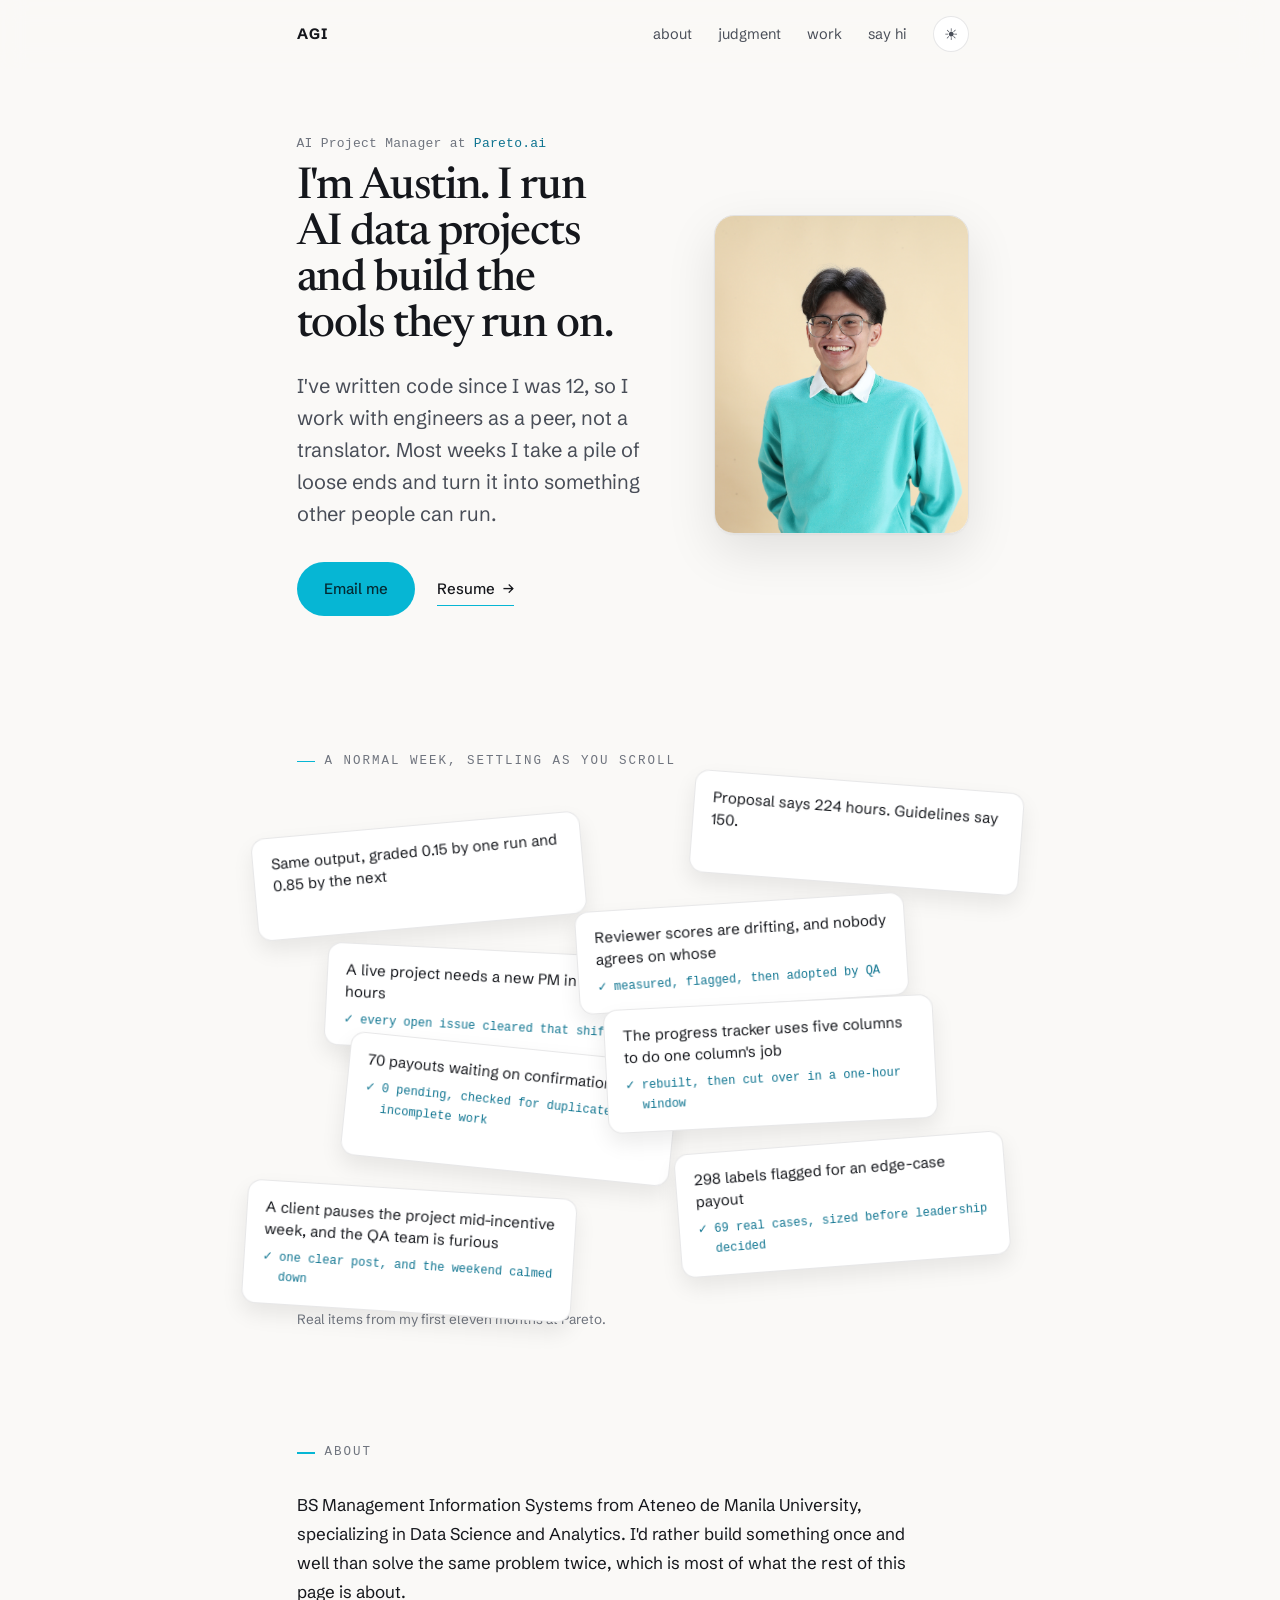
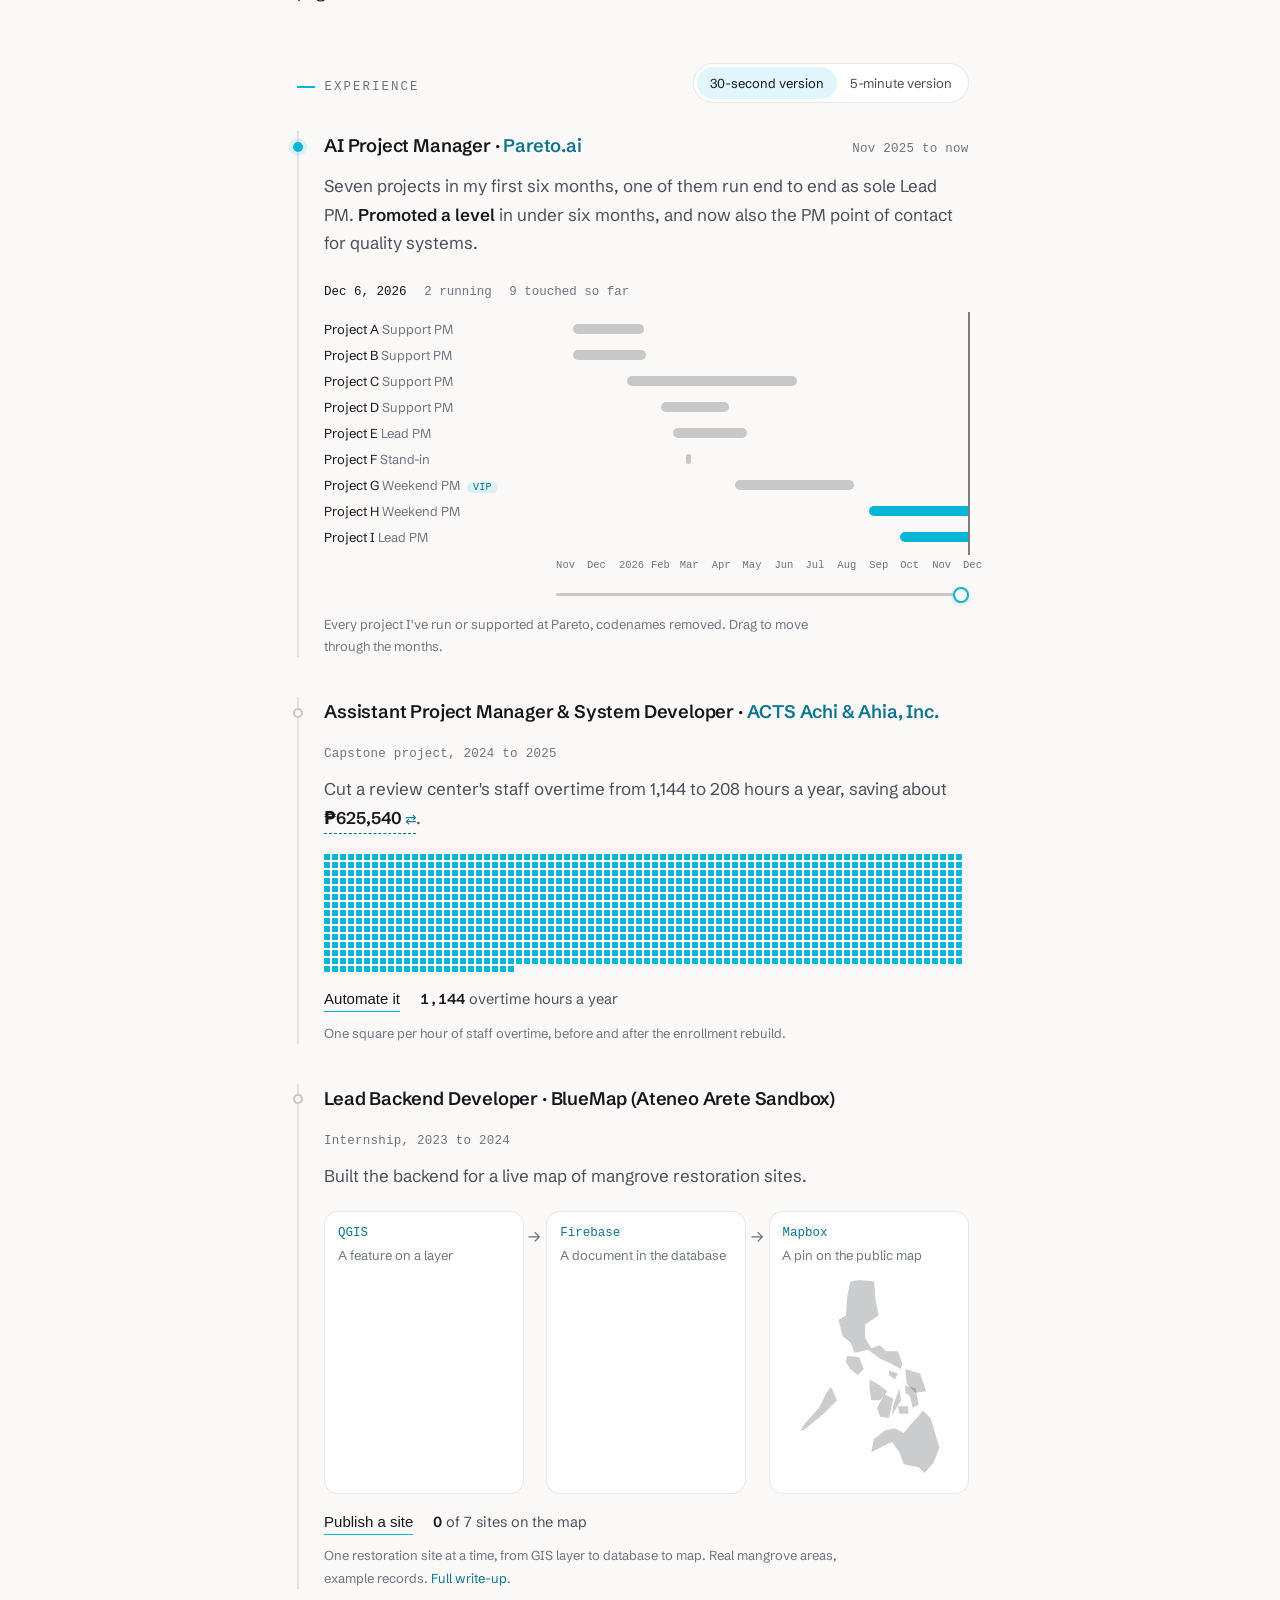
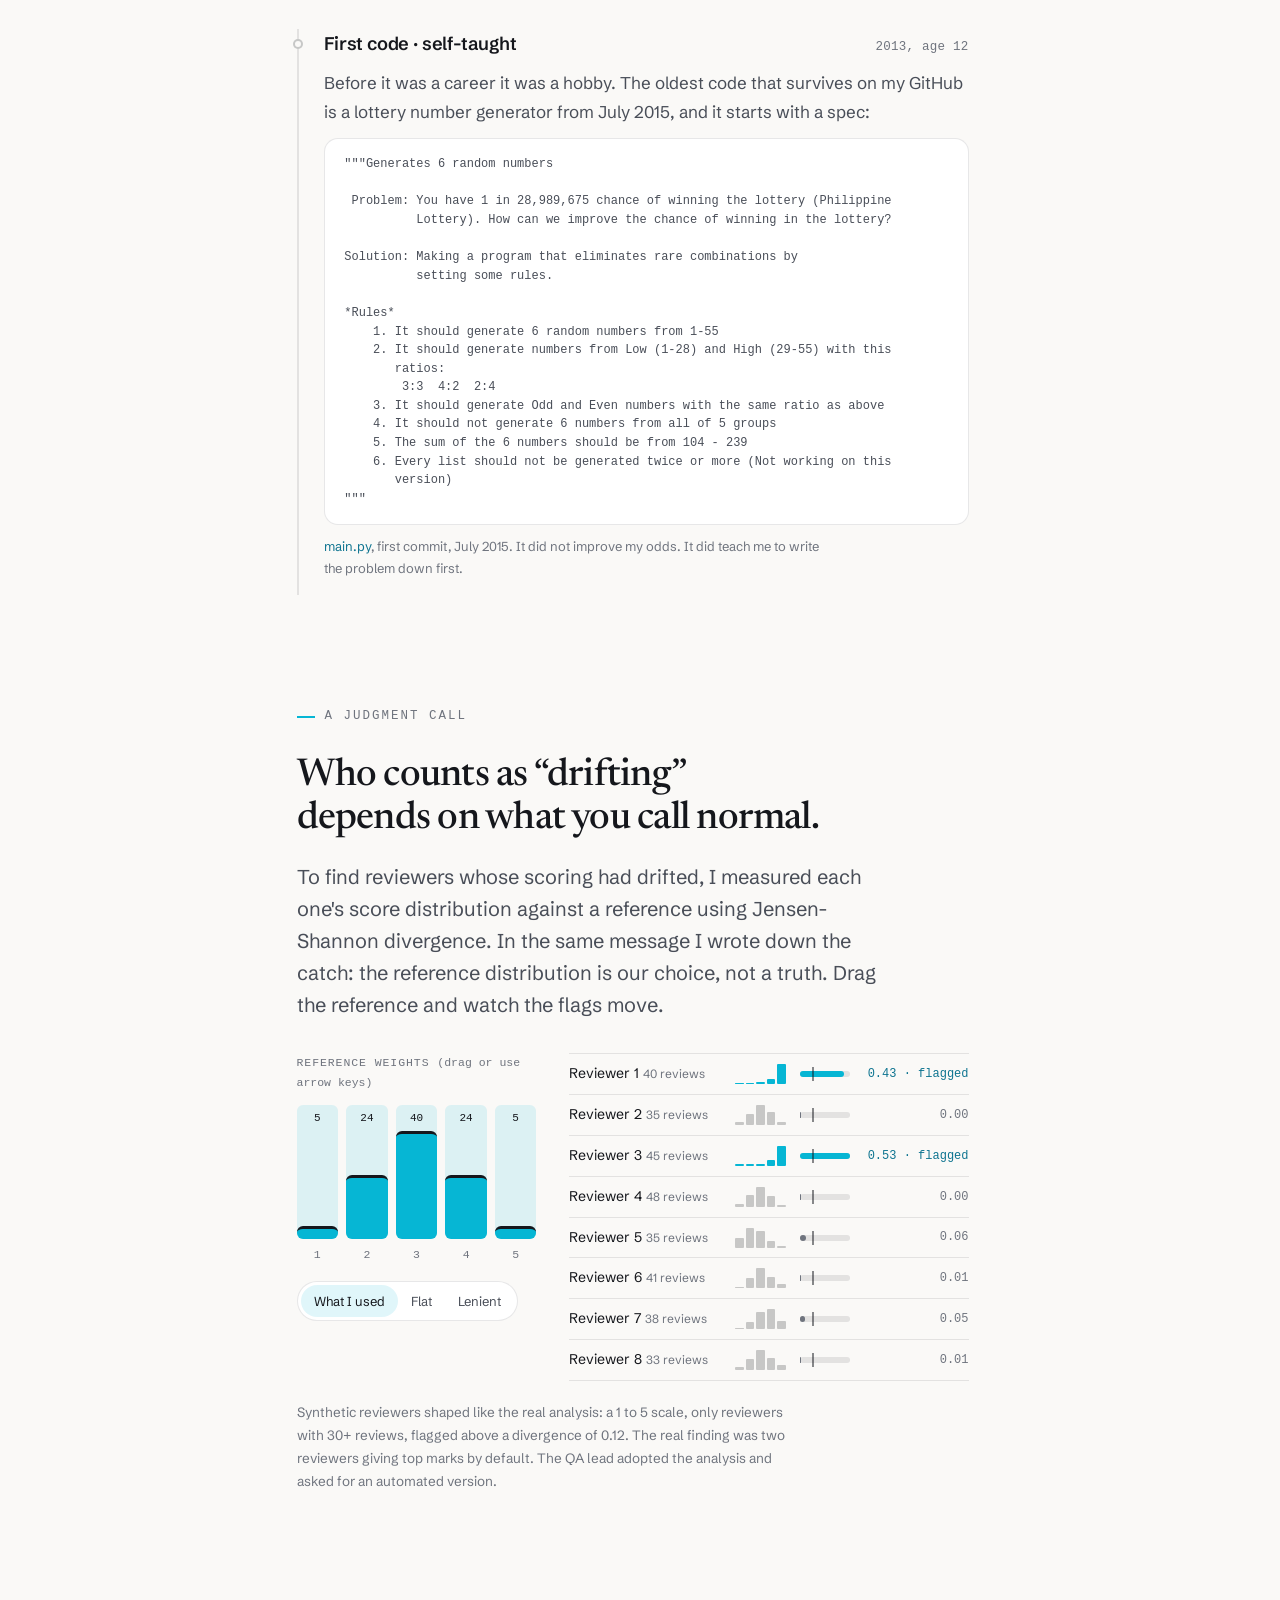
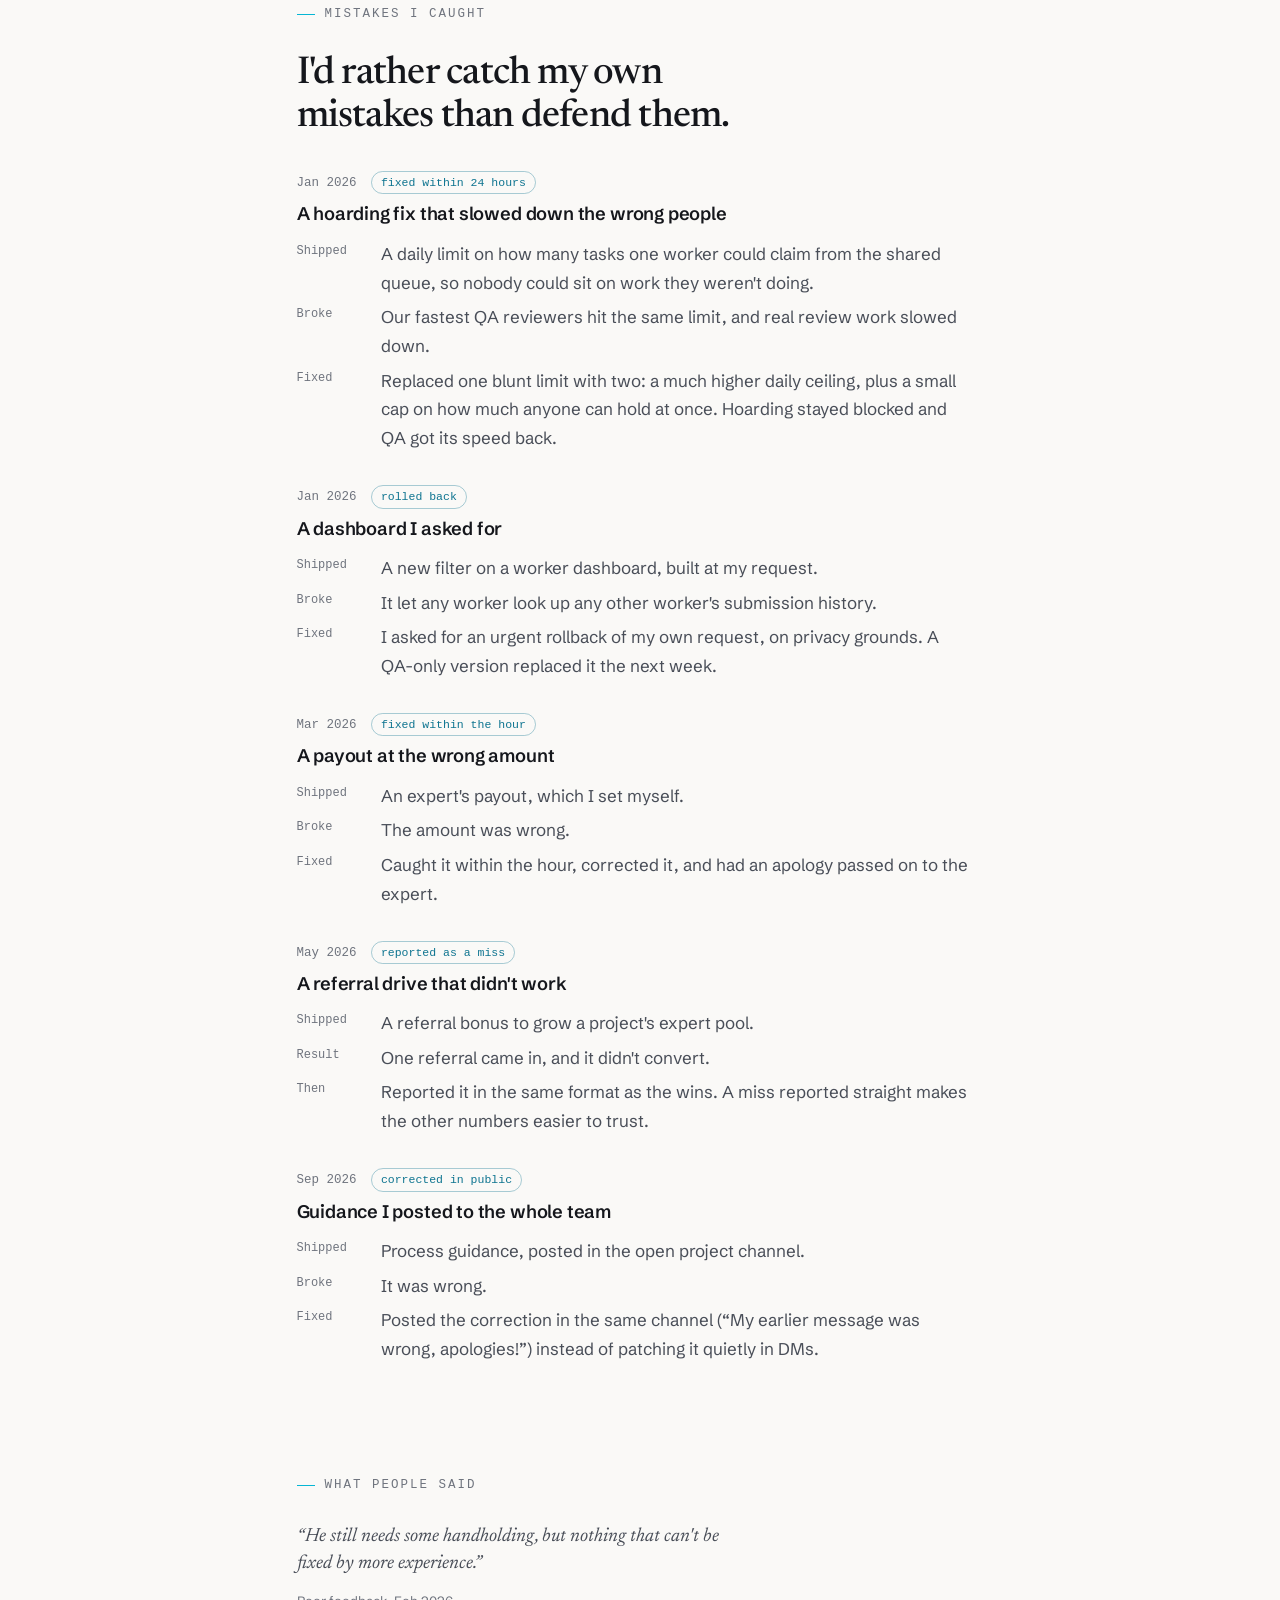
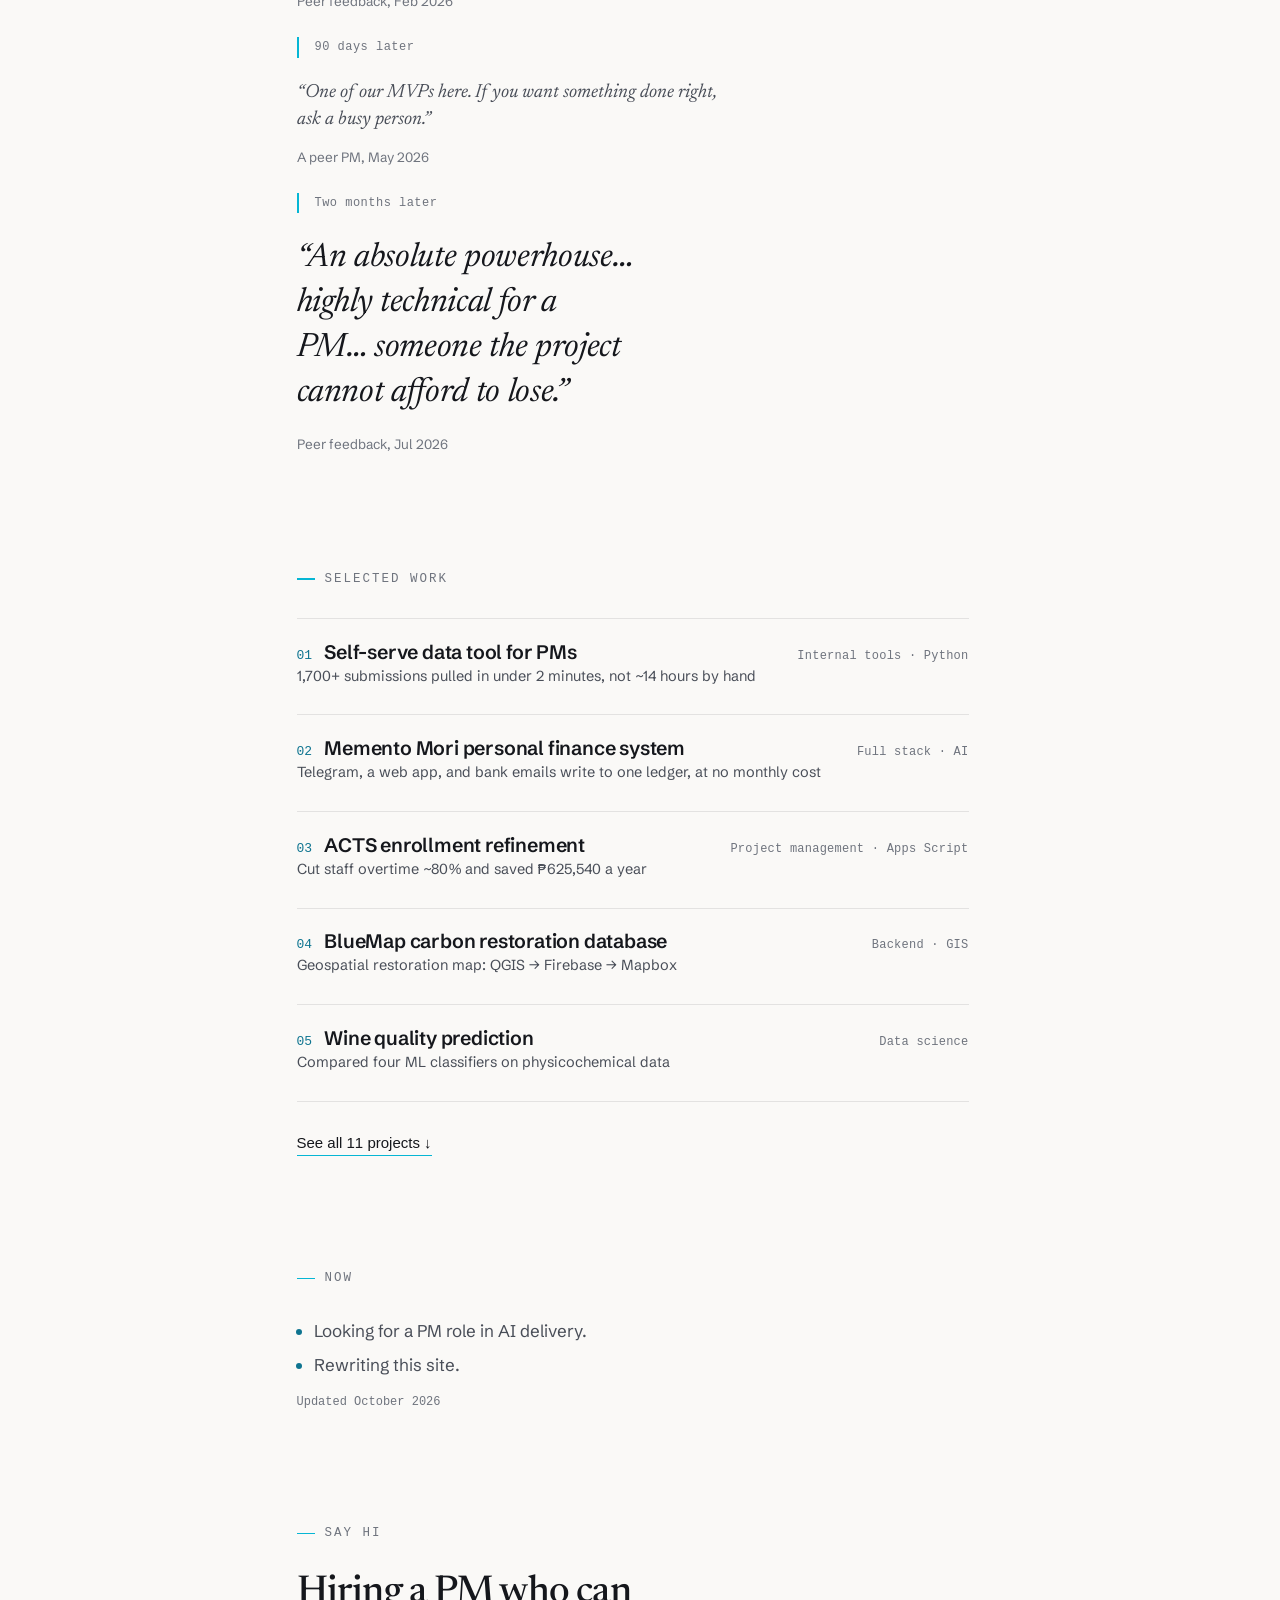
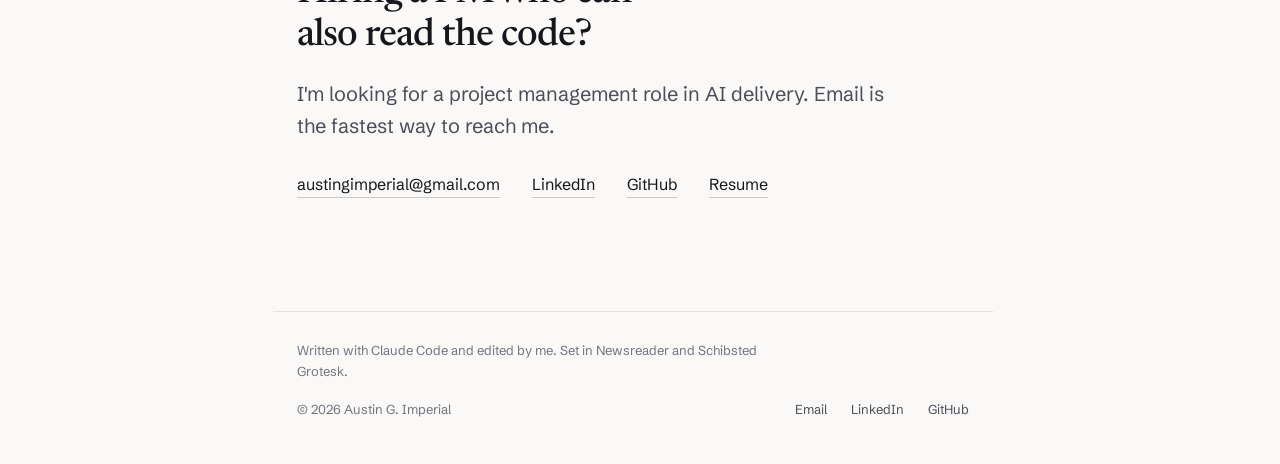
==== commit 0f2adb1b: "Label ACTS as a capstone project and BlueMap as an internship on the site" ====
--- a/index.html
+++ b/index.html
@@ -196,7 +196,7 @@
         <li>
           <div class="timeline-head">
             <h3>Assistant Project Manager &amp; System Developer · <a href="https://www.acts.com.ph/" target="_blank" rel="noopener">ACTS Achi &amp; Ahia, Inc.</a></h3>
-            <span class="timeline-date">2024 to 2025</span>
+            <span class="timeline-date">Capstone project, 2024 to 2025</span>
           </div>
           <p class="skim-only">
             Cut a review center's staff overtime from 1,144 to 208 hours a year, saving about
@@ -222,7 +222,7 @@
         <li>
           <div class="timeline-head">
             <h3>Lead Backend Developer · BlueMap (Ateneo Arete Sandbox)</h3>
-            <span class="timeline-date">2023 to 2024</span>
+            <span class="timeline-date">Internship, 2023 to 2024</span>
           </div>
           <p class="skim-only">Built the backend for a live map of mangrove restoration sites.</p>
           <p class="read-only">
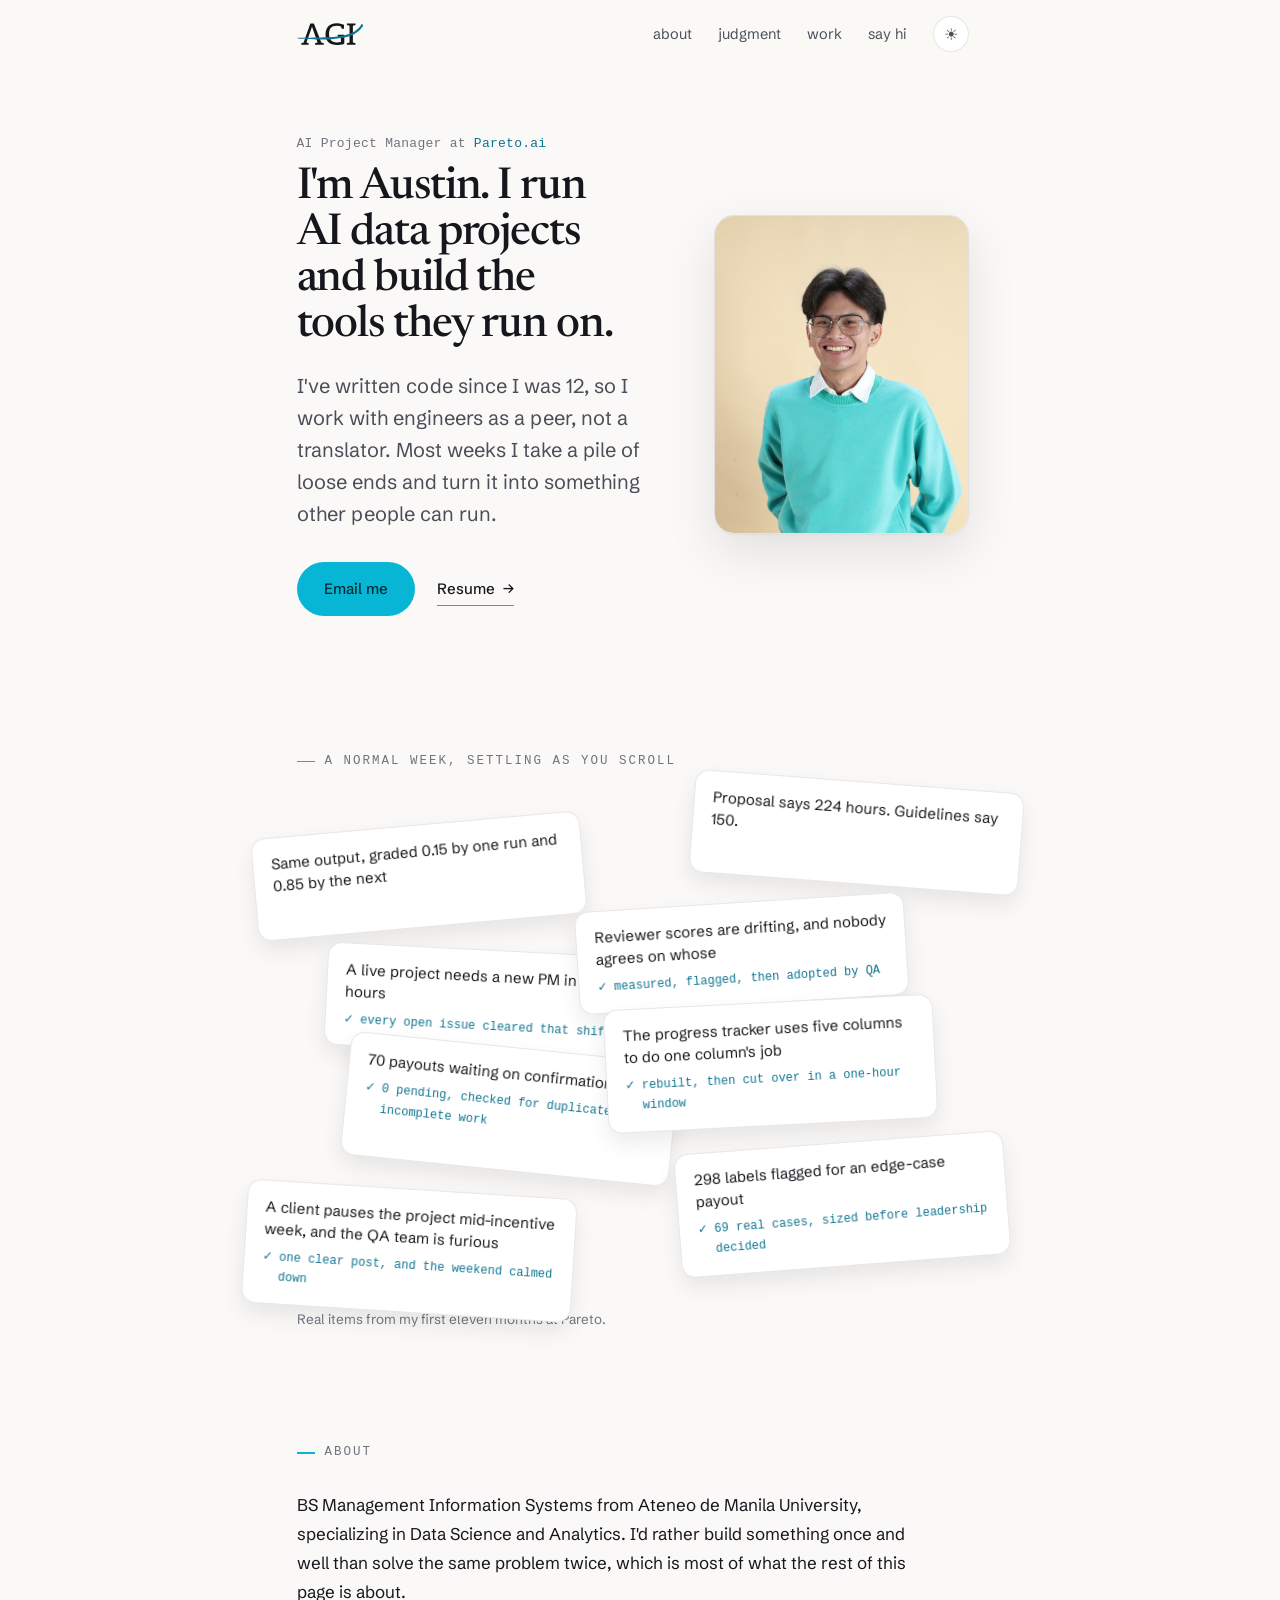
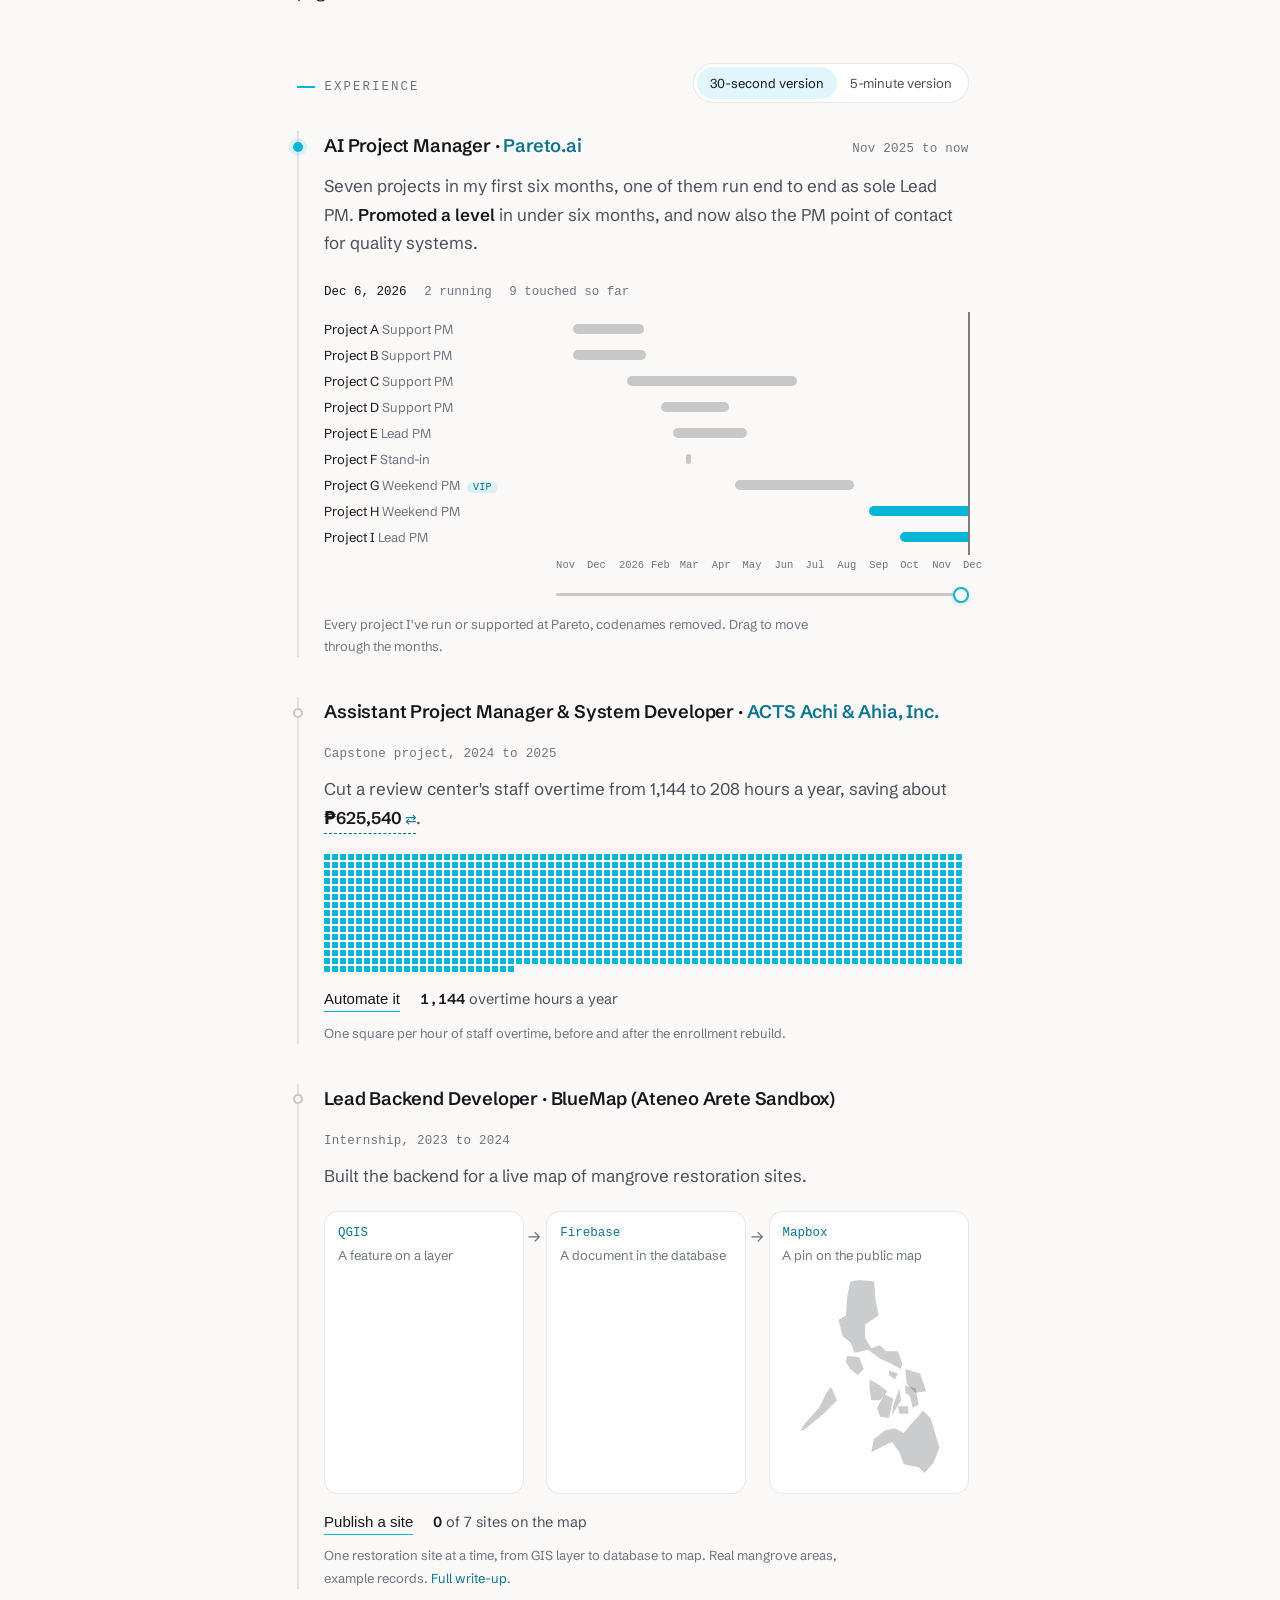
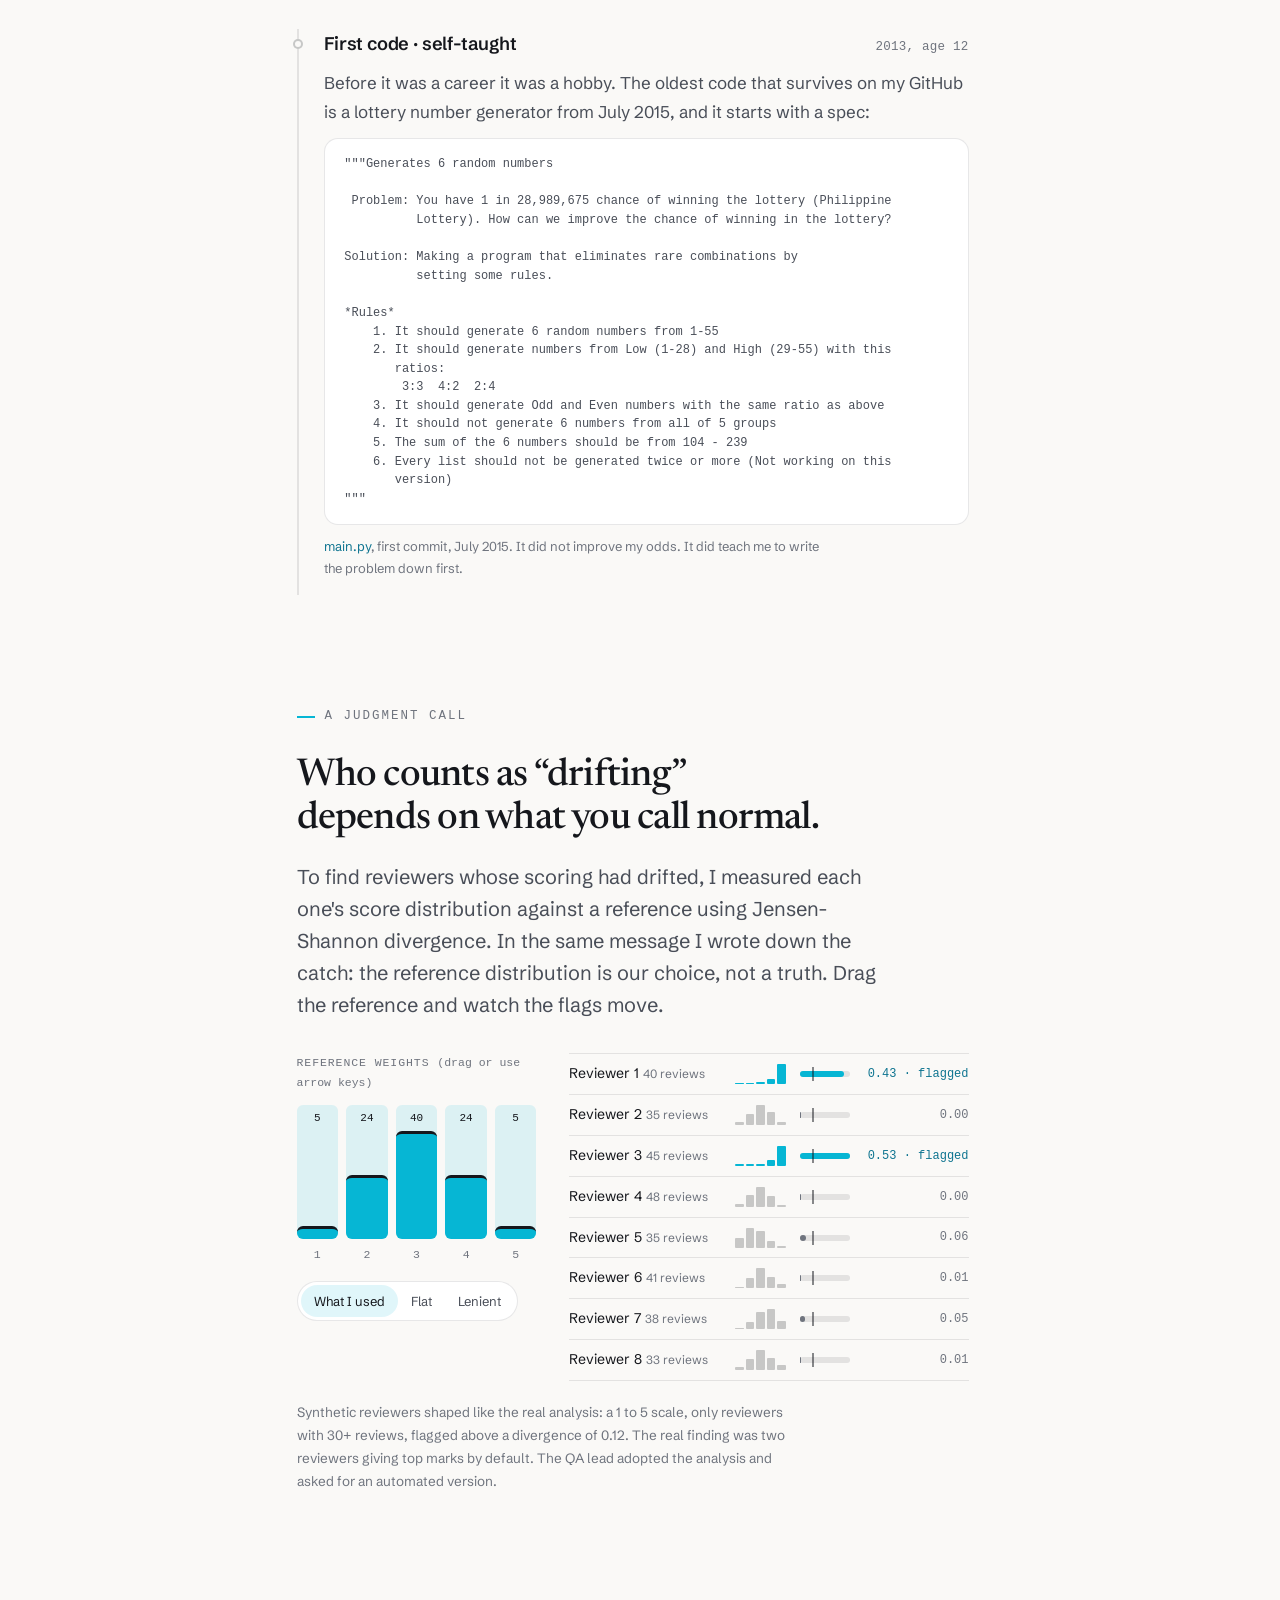
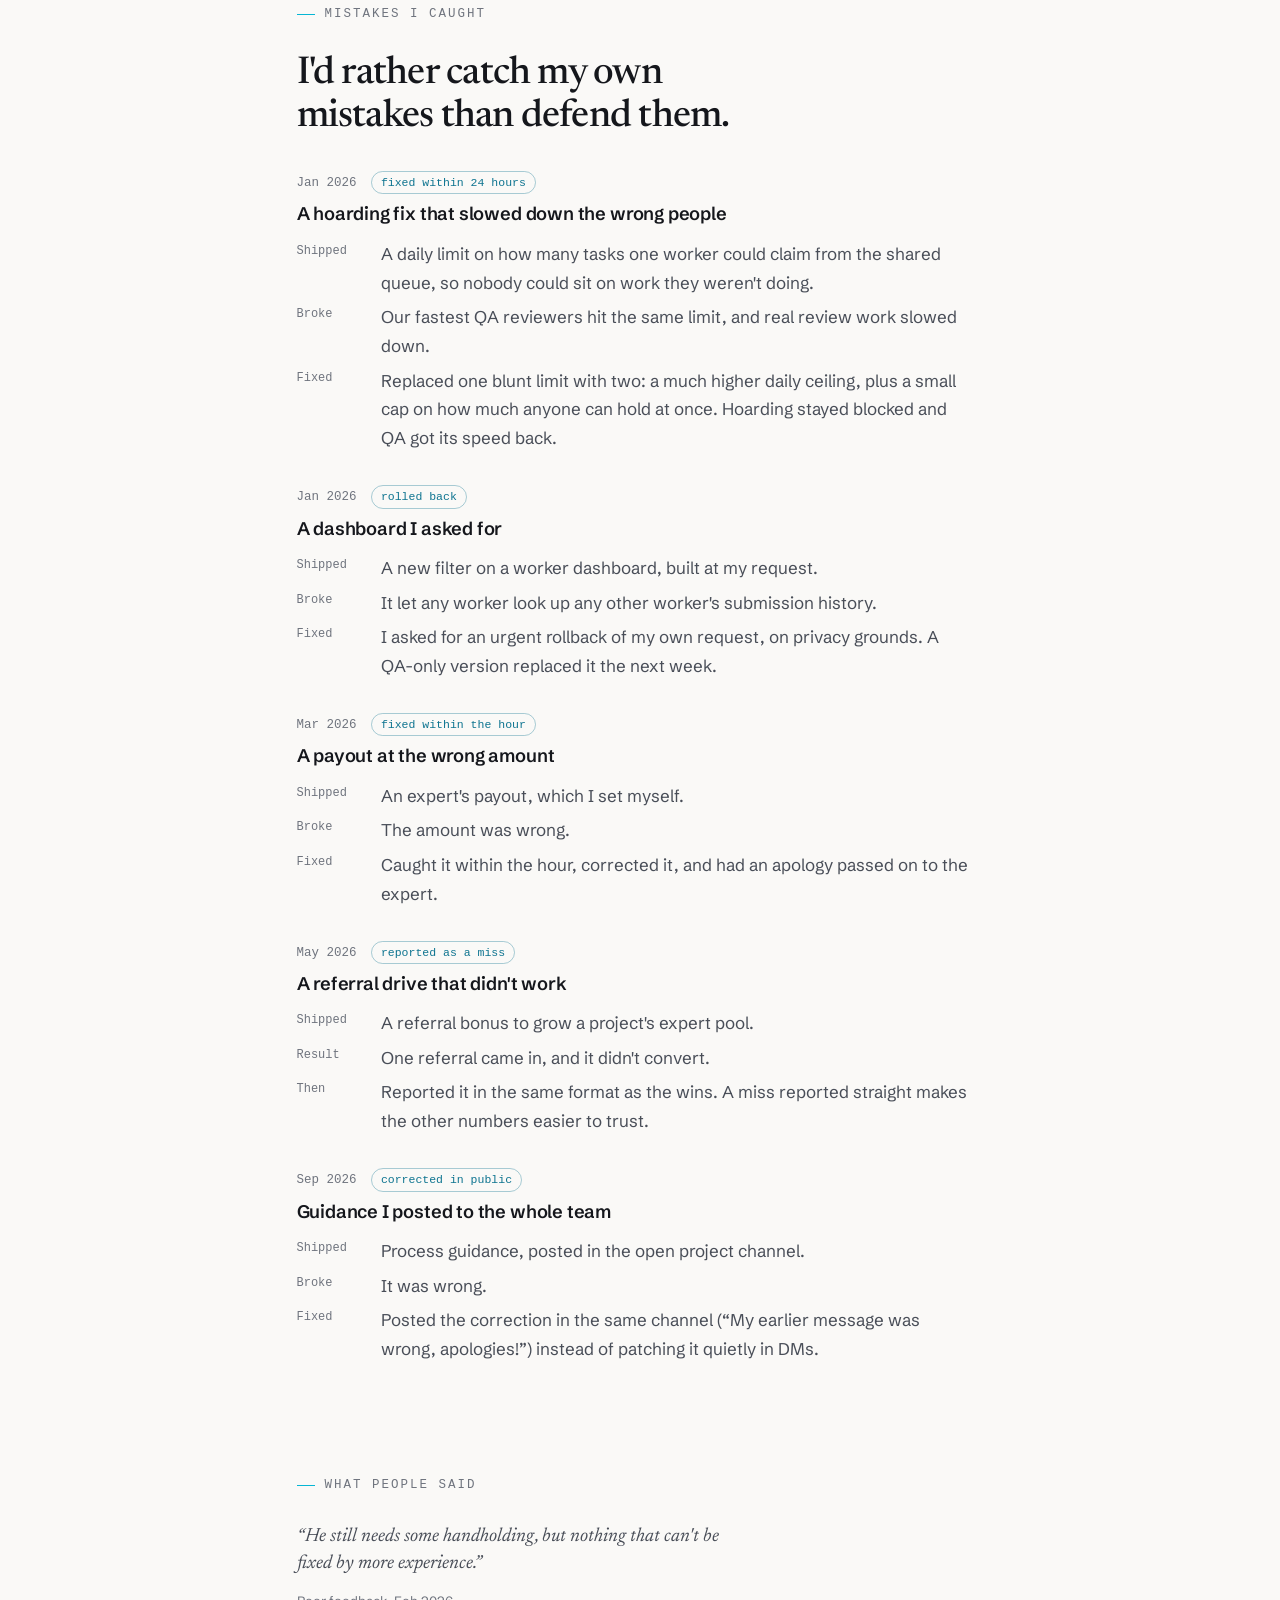
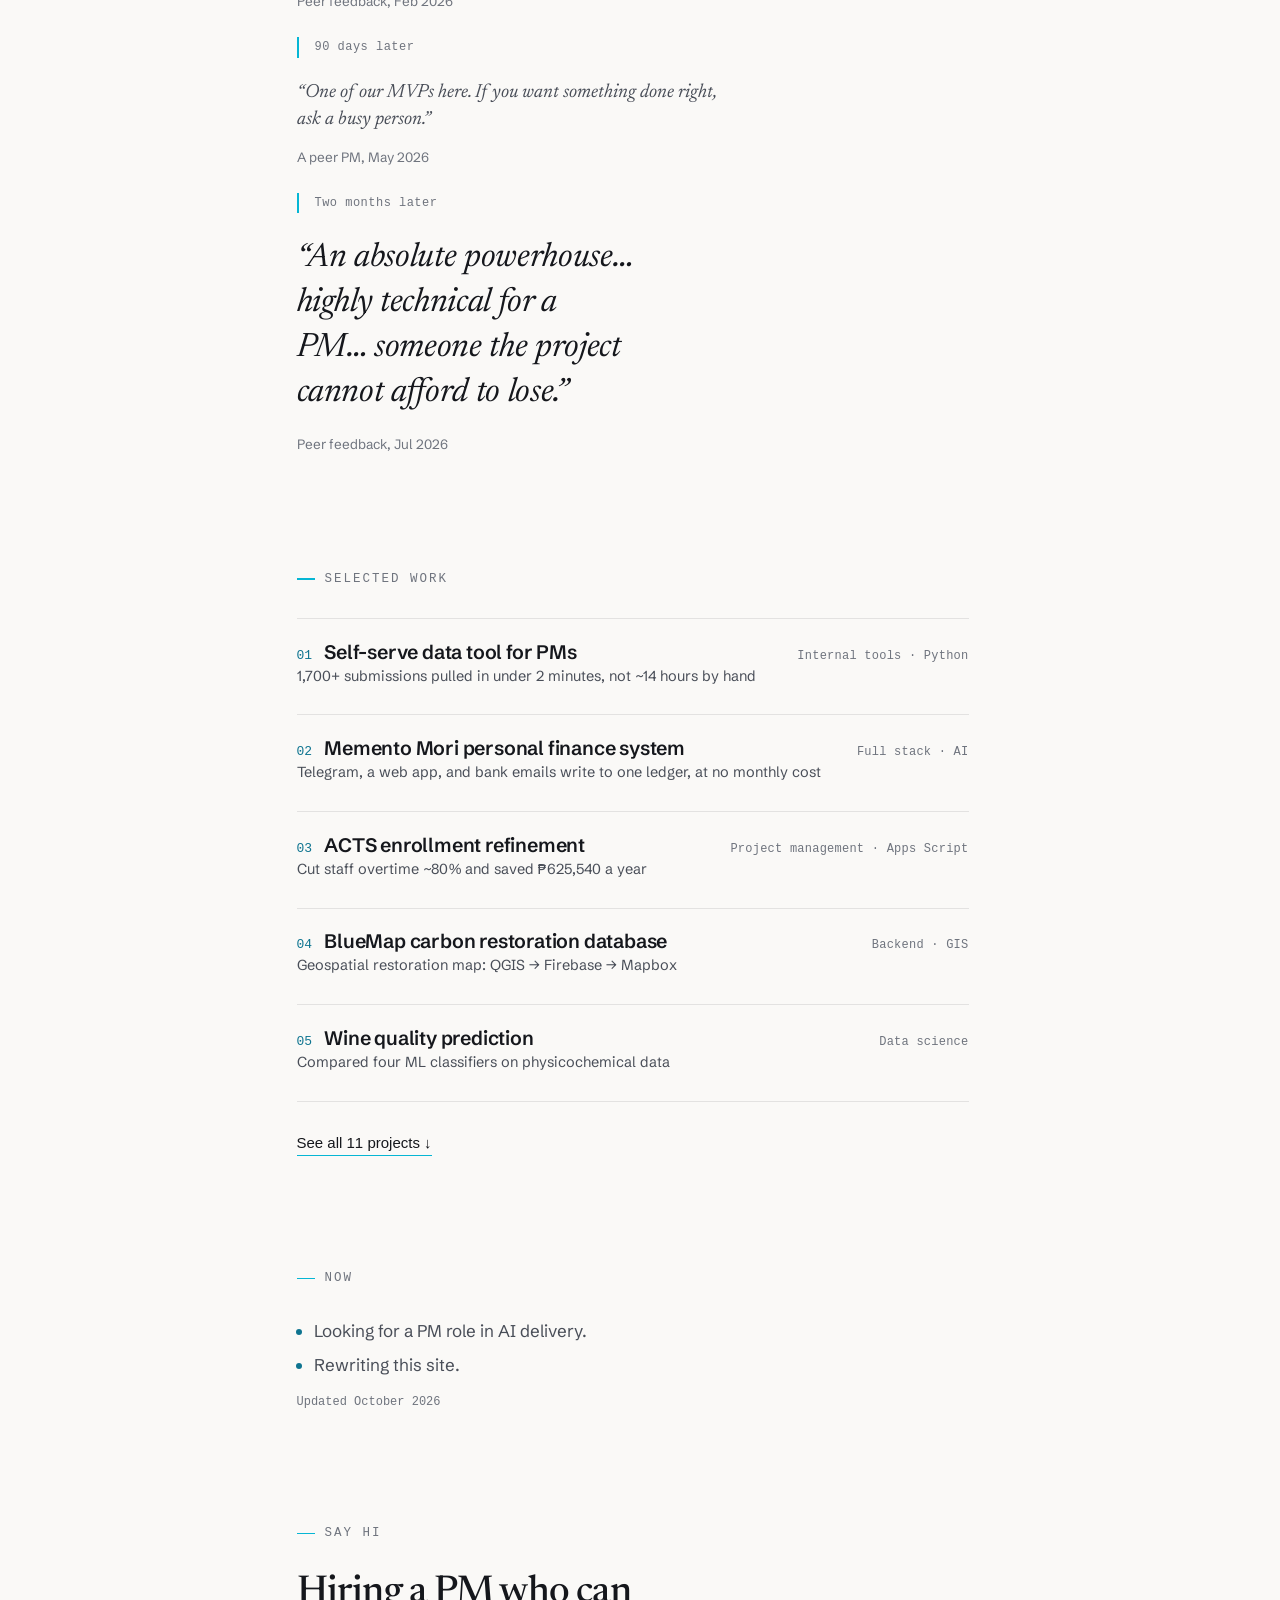
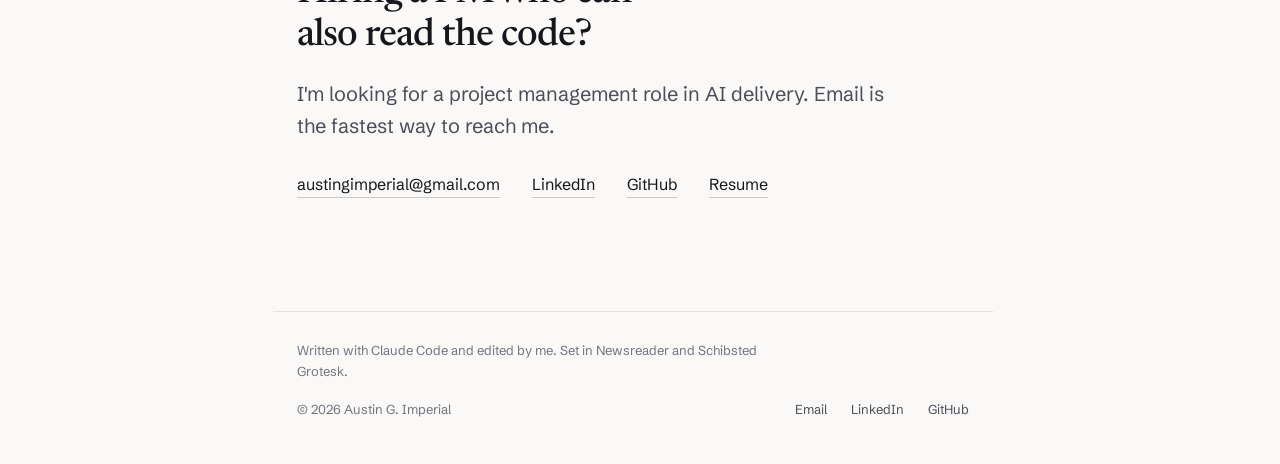
==== commit af2b512f: "Add the Signed AGI logo kit and use it for the favicon and nav mark" ====
--- a/index.html
+++ b/index.html
@@ -11,6 +11,7 @@
   <meta property="og:type" content="website">
 
   <link rel="icon" type="image/x-icon" href="assets/img/favicon.ico">
+  <link rel="icon" type="image/svg+xml" href="assets/logo/agi-app-icon.svg">
   <link rel="icon" type="image/png" sizes="32x32" href="assets/img/favicon-32x32.png">
   <link rel="icon" type="image/png" sizes="16x16" href="assets/img/favicon-16x16.png">
   <link rel="apple-touch-icon" href="assets/img/apple-touch-icon.png">
@@ -36,7 +37,7 @@
 
   <header class="site-header">
     <nav class="nav" aria-label="Primary">
-      <a class="brand" href="#top" aria-label="Austin G. Imperial, home" data-quip="not that one 😉">AGI</a>
+      <a class="brand" href="#top" aria-label="Austin G. Imperial, home" data-quip="not that one 😉"><svg class="brand-mark" viewBox="-40.4 16 618.3 224" aria-hidden="true" focusable="false"><path fill="currentColor" d="M117.3 31L186 208.2L209.7 215L209.7 228Q209.6 228 127.5 228L127.5 228L127.5 215L151.7 208.5L99.8 59.8L47.8 208.4L68.5 215L68.5 228L-0.4 228L-0.4 215L21.6 208.5L84 31L117.3 31ZM401.3 135.1L401.3 174.1L401 218.3Q384.5 225.5 361.5 228.8L361.5 228.8Q346.6 231 332.5 231L332.5 231Q306.9 231 286.9 224.6L286.9 224.6Q267 218.1 253.3 205.4L253.3 205.4Q239.6 192.9 232.5 174.1L232.5 174.1Q225.5 155 225.7 130.9L225.7 130.9Q226 98.4 238.7 75.4L238.7 75.4Q251.6 52.4 275.6 40.3L275.6 40.3Q299.7 28 334 28L334 28Q347.1 28 358.1 30.1L358.1 30.1Q365.6 31.5 373.2 33.6L373.2 33.6L398.2 40.6L398.5 79.7Q387.6 79.7 376.8 79.7L376.8 79.7L369.9 58.6Q362.2 54.8 355.2 53L355.2 53Q345 50.3 332.2 50.3L332.2 50.3Q313.3 50.3 299.4 55L299.4 55Q285.6 59.6 276.6 68.9L276.6 68.9Q267.7 78.2 263.2 91.9L263.2 91.9Q258.8 105.6 258.4 123.8L258.4 123.8Q257.6 152.9 267 171.1L267 171.1Q277.7 192.3 292.4 198.8L292.4 198.8Q323.7 212.5 369.3 203.3L369.3 203.3L369.3 157.7L337.7 150.4L340.5 135.1L401.3 135.1ZM481.2 208.4L505.9 215L505.9 228L425.3 228L425.3 215L450 208.4L450 50.6L425.3 43.9L425.3 31L505.9 31L505.9 43.9L481.2 50.6L481.2 208.4Z"/><path class="brand-line" d="M-34.3 162.5C-23.9 162.7 8.1 163.6 28.2 163.7C48.3 163.8 67.6 163.5 86.3 163.1C105 162.8 122.9 162.1 140.2 161.5C157.5 161 174.1 160.3 190.1 159.8C206 159.3 221.4 159 236.1 158.4C250.8 157.8 264.9 157.1 278.4 156.2C292 155.4 304.9 154.3 317.3 153.1C329.7 151.8 341.5 150.4 352.8 148.8C364.1 147.2 374.8 145.4 385.1 143.4C395.4 141.4 405.1 139.3 414.4 136.9C423.7 134.5 432.5 131.9 440.8 129C449.2 126.2 457.1 123.2 464.6 119.9C472.2 116.7 479.2 113.2 486 109.5C492.7 105.8 499 101.9 505.1 97.7C511.1 93.5 516.7 89.1 522.1 84.4C527.5 79.7 532.6 74.8 537.4 69.6C542.2 64.4 546.7 58.9 551.1 53.1C555.4 47.3 561.3 37.9 563.4 34.8L580.5 45.2C578.2 48.5 571.8 58.7 567.1 65.1C562.4 71.4 557.4 77.4 552.1 83.2C546.8 88.9 541.2 94.4 535.3 99.5C529.3 104.7 523.1 109.5 516.5 114.1C509.9 118.7 502.9 123 495.6 127C488.3 131.1 480.7 134.8 472.6 138.3C464.5 141.8 456.1 145 447.2 148C438.4 151 429.1 153.7 419.4 156.2C409.7 158.7 399.5 161 388.9 163.1C378.3 165.1 367.2 167 355.6 168.6C344 170.3 331.9 171.7 319.3 173C306.6 174.2 293.5 175.3 279.7 176.2C266 177.1 251.7 177.9 236.8 178.4C221.9 178.9 206.5 179.4 190.4 179.3C174.3 179.3 157.5 178.8 140.2 178.2C122.8 177.5 104.8 176.5 86.1 175.5C67.4 174.6 48 173.3 27.9 172.3C7.8 171.3 -24.1 170 -34.5 169.5Z"/></svg></a>
 
       <button class="nav-toggle" aria-expanded="false" aria-controls="nav-links" aria-label="Toggle menu">
         <span class="nav-toggle-bar"></span>
--- a/assets/css/styles.css
+++ b/assets/css/styles.css
@@ -126,9 +126,13 @@
   font-size: 15px;
   color: var(--text);
   position: relative;
+  display: inline-flex;
+  align-items: center;
   transition: color 0.3s ease;
 }
-.brand:hover { color: var(--accent); }
+.brand-mark { display: block; height: 24px; width: auto; }
+.brand-line { fill: var(--accent); }
+.brand:hover { color: var(--text-soft); }
 /* An AI PM whose initials are AGI. */
 .brand::after {
   content: attr(data-quip);
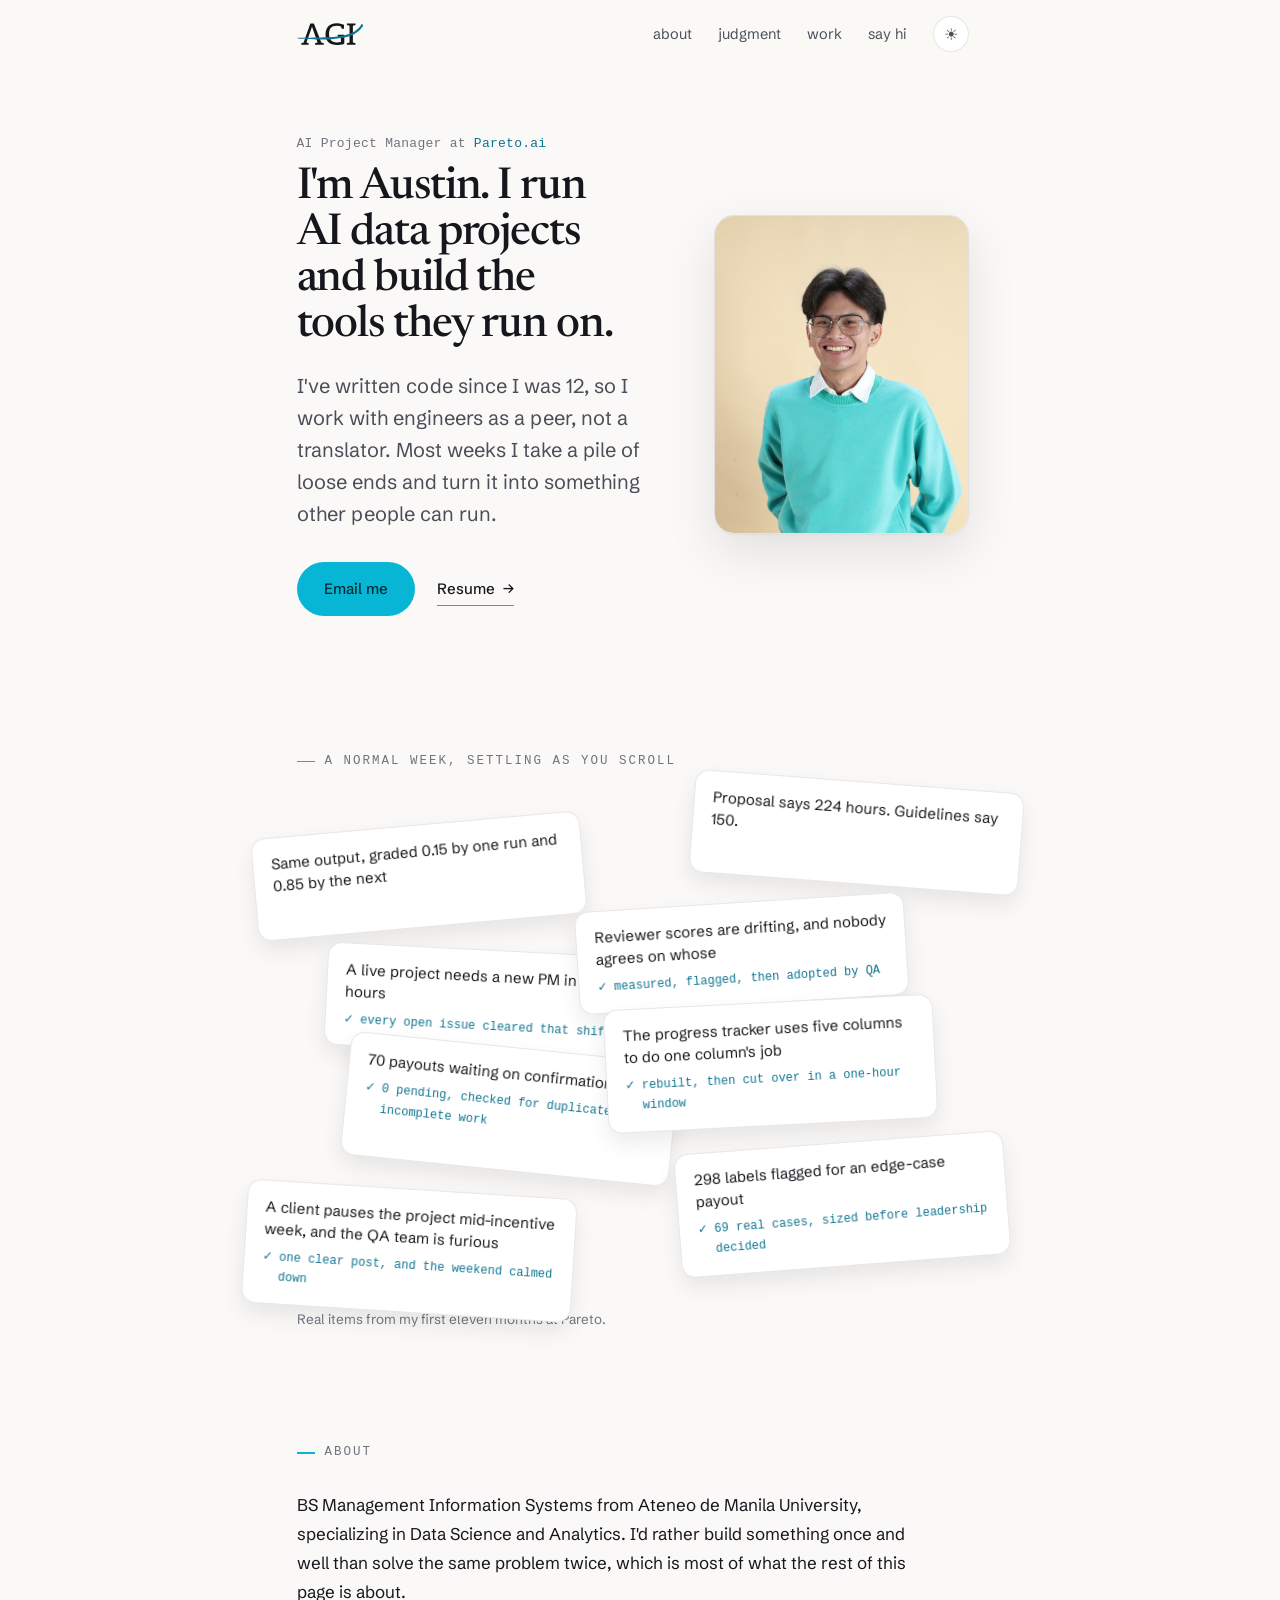
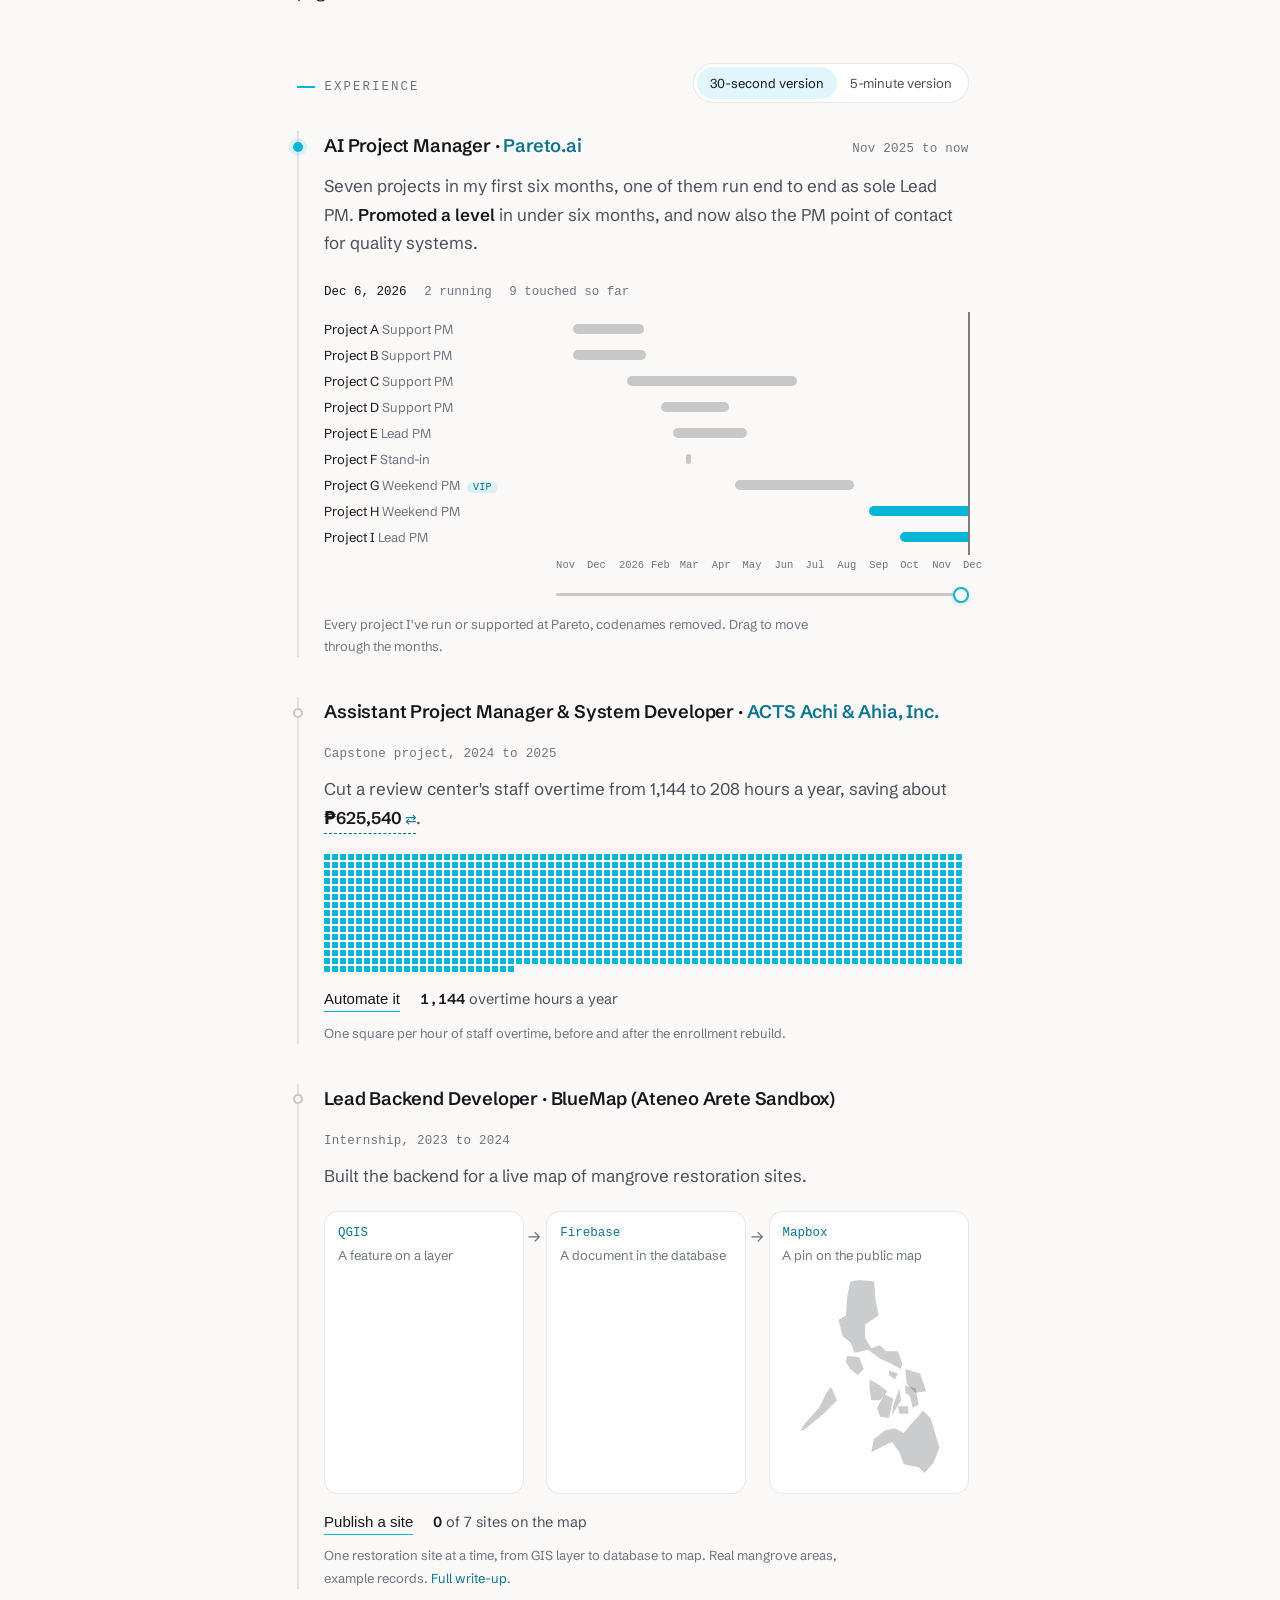
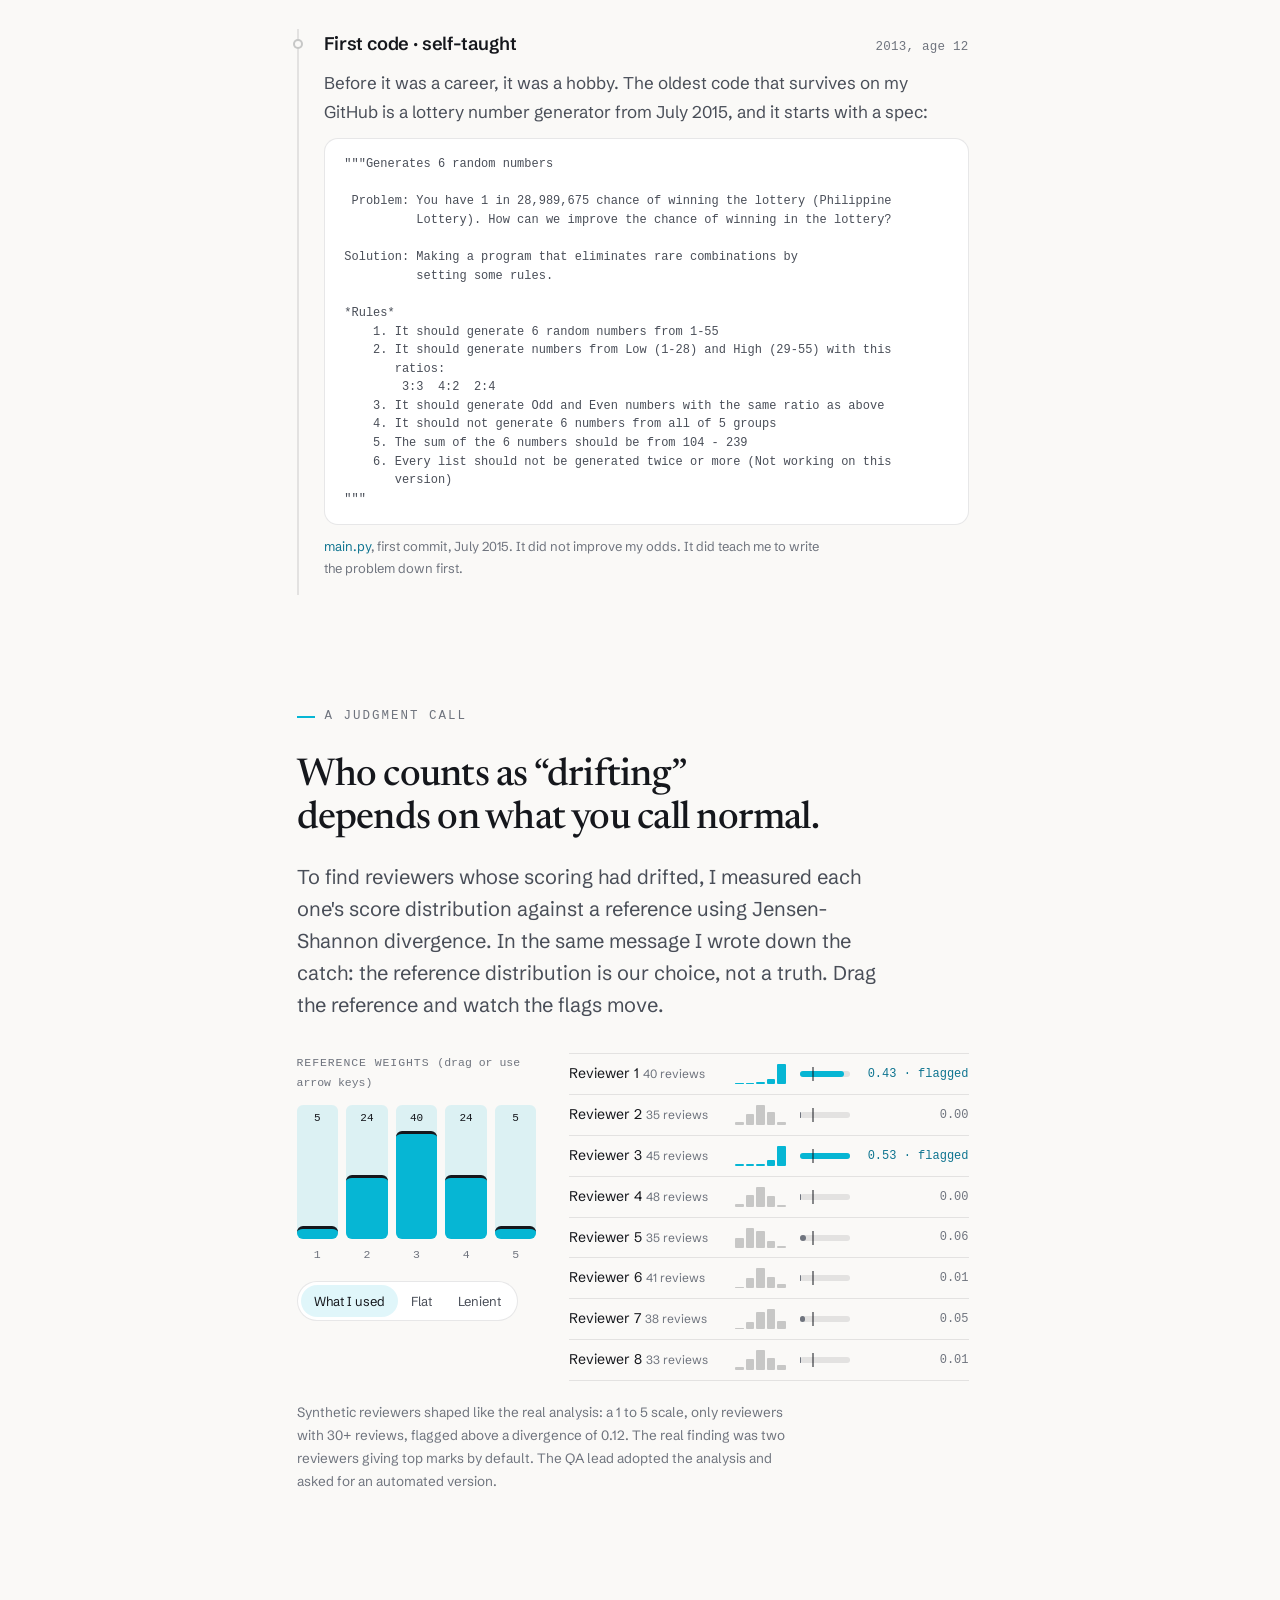
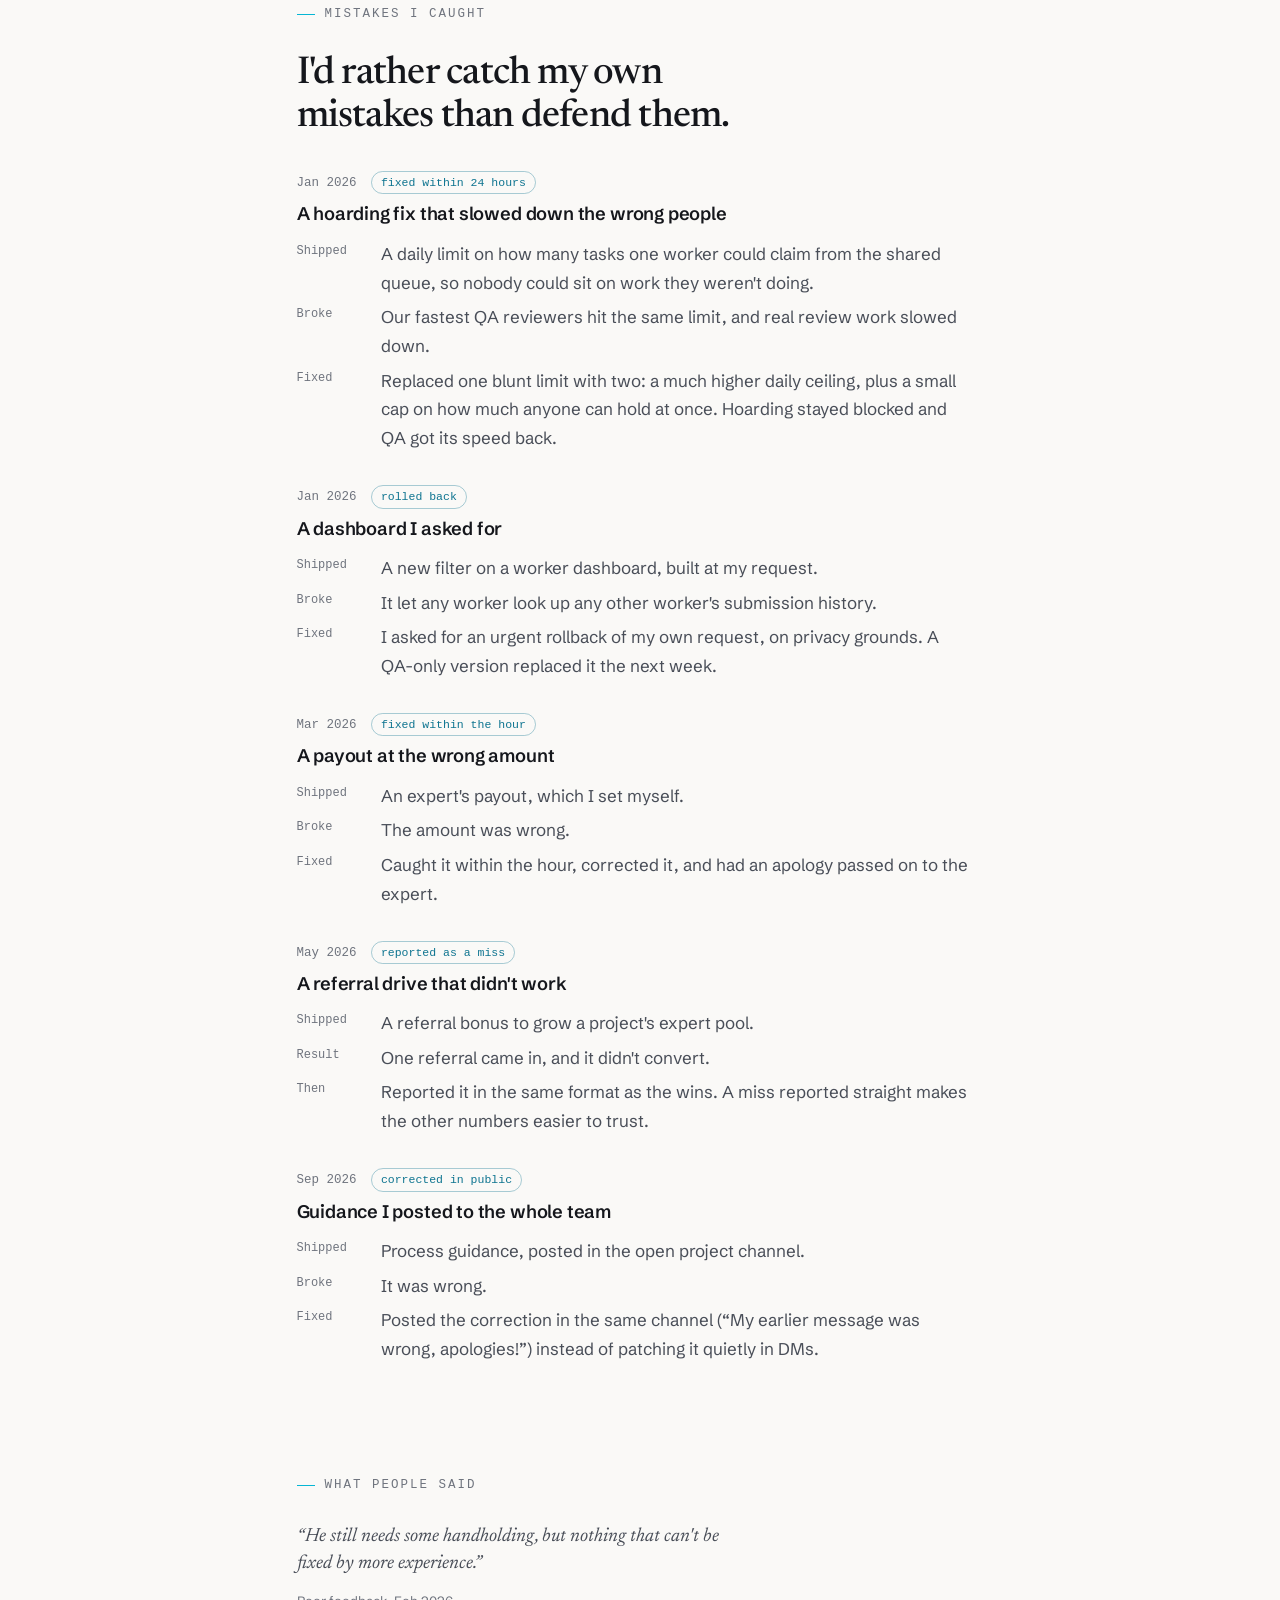
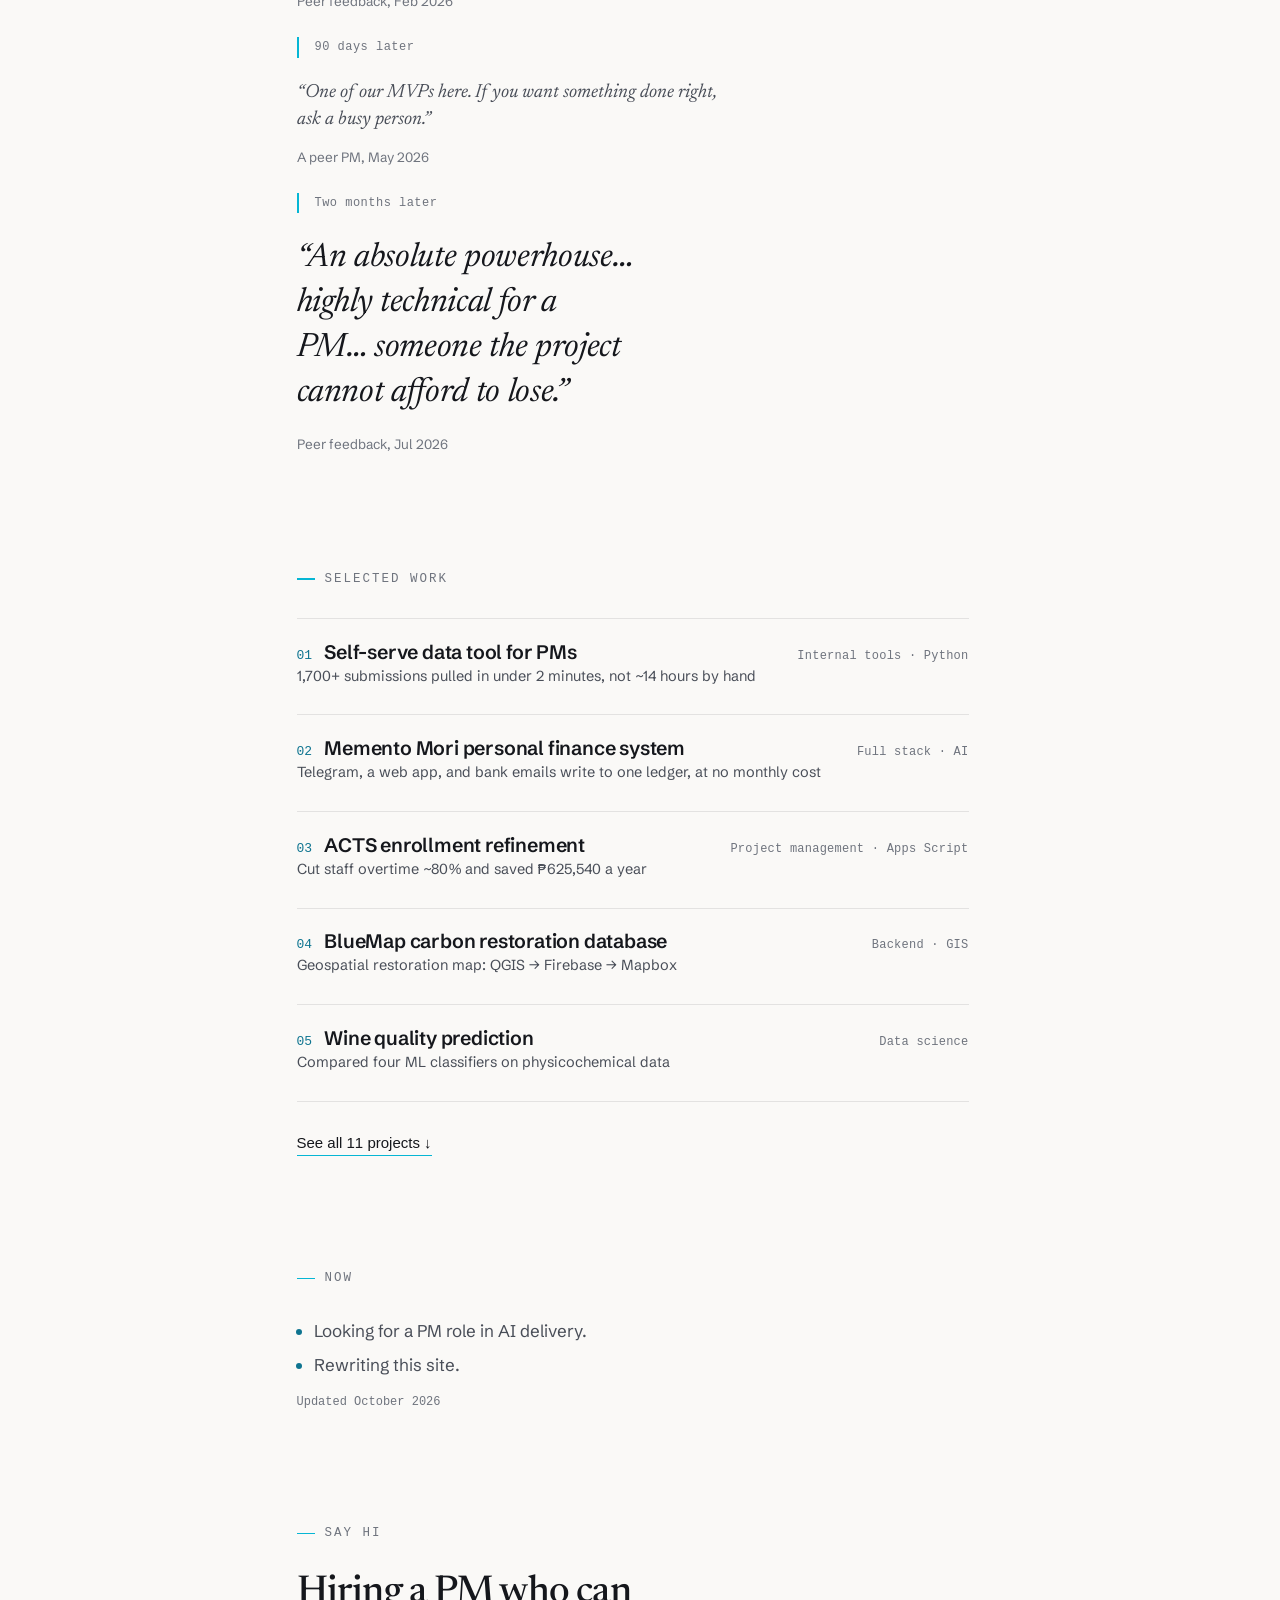
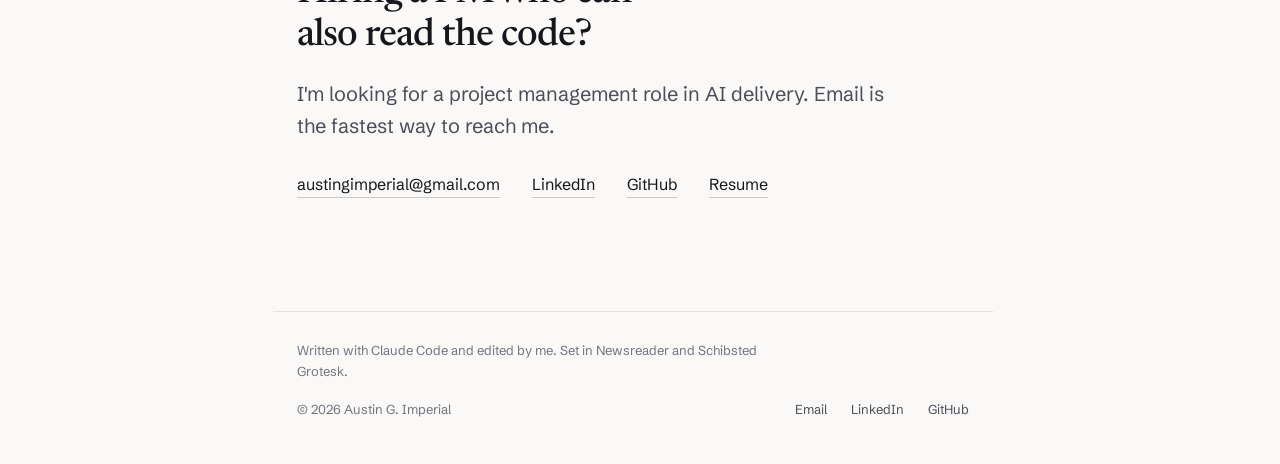
==== commit a7a9c6c3: "Fix punctuation in project description" ====
--- a/index.html
+++ b/index.html
@@ -267,7 +267,7 @@
             <span class="timeline-date">2013, age 12</span>
           </div>
           <p>
-            Before it was a career it was a hobby. The oldest code that survives on my GitHub is a
+            Before it was a career, it was a hobby. The oldest code that survives on my GitHub is a
             lottery number generator from July 2015, and it starts with a spec:
           </p>
           <figure class="first-code">
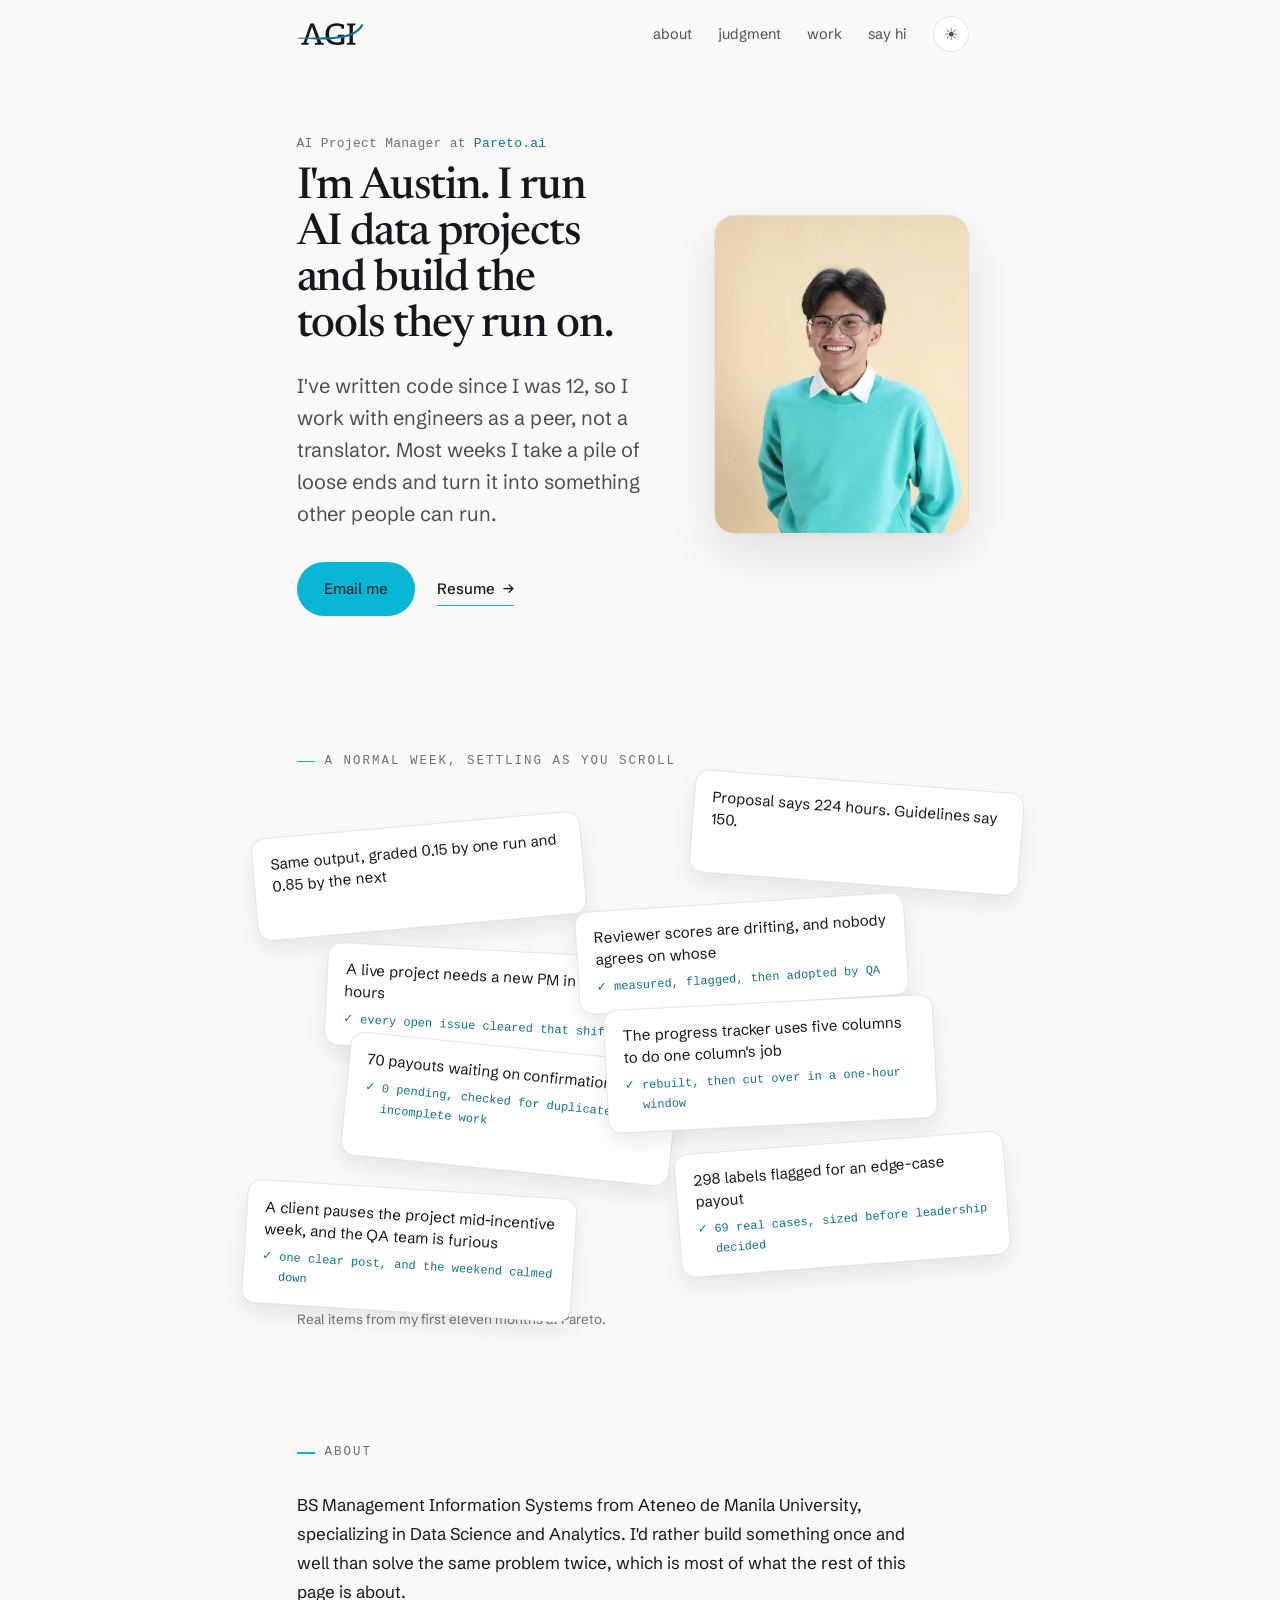
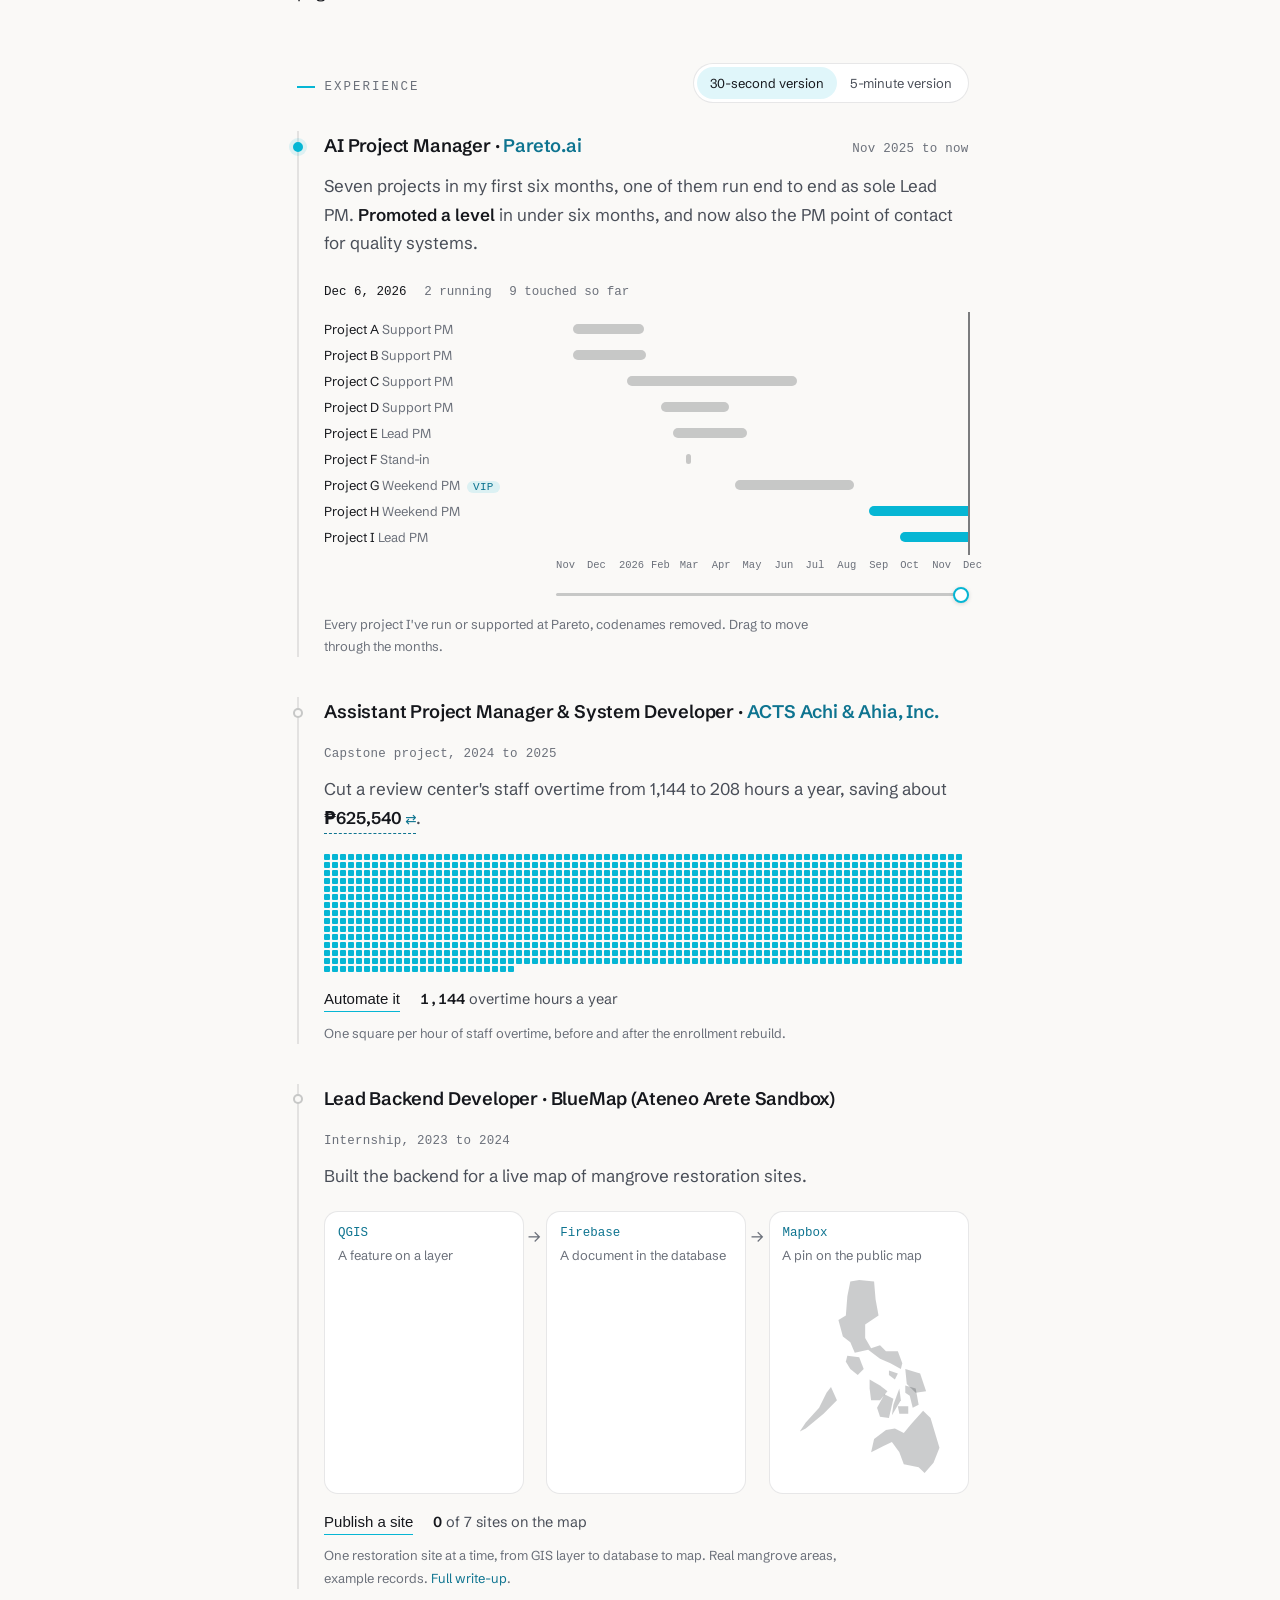
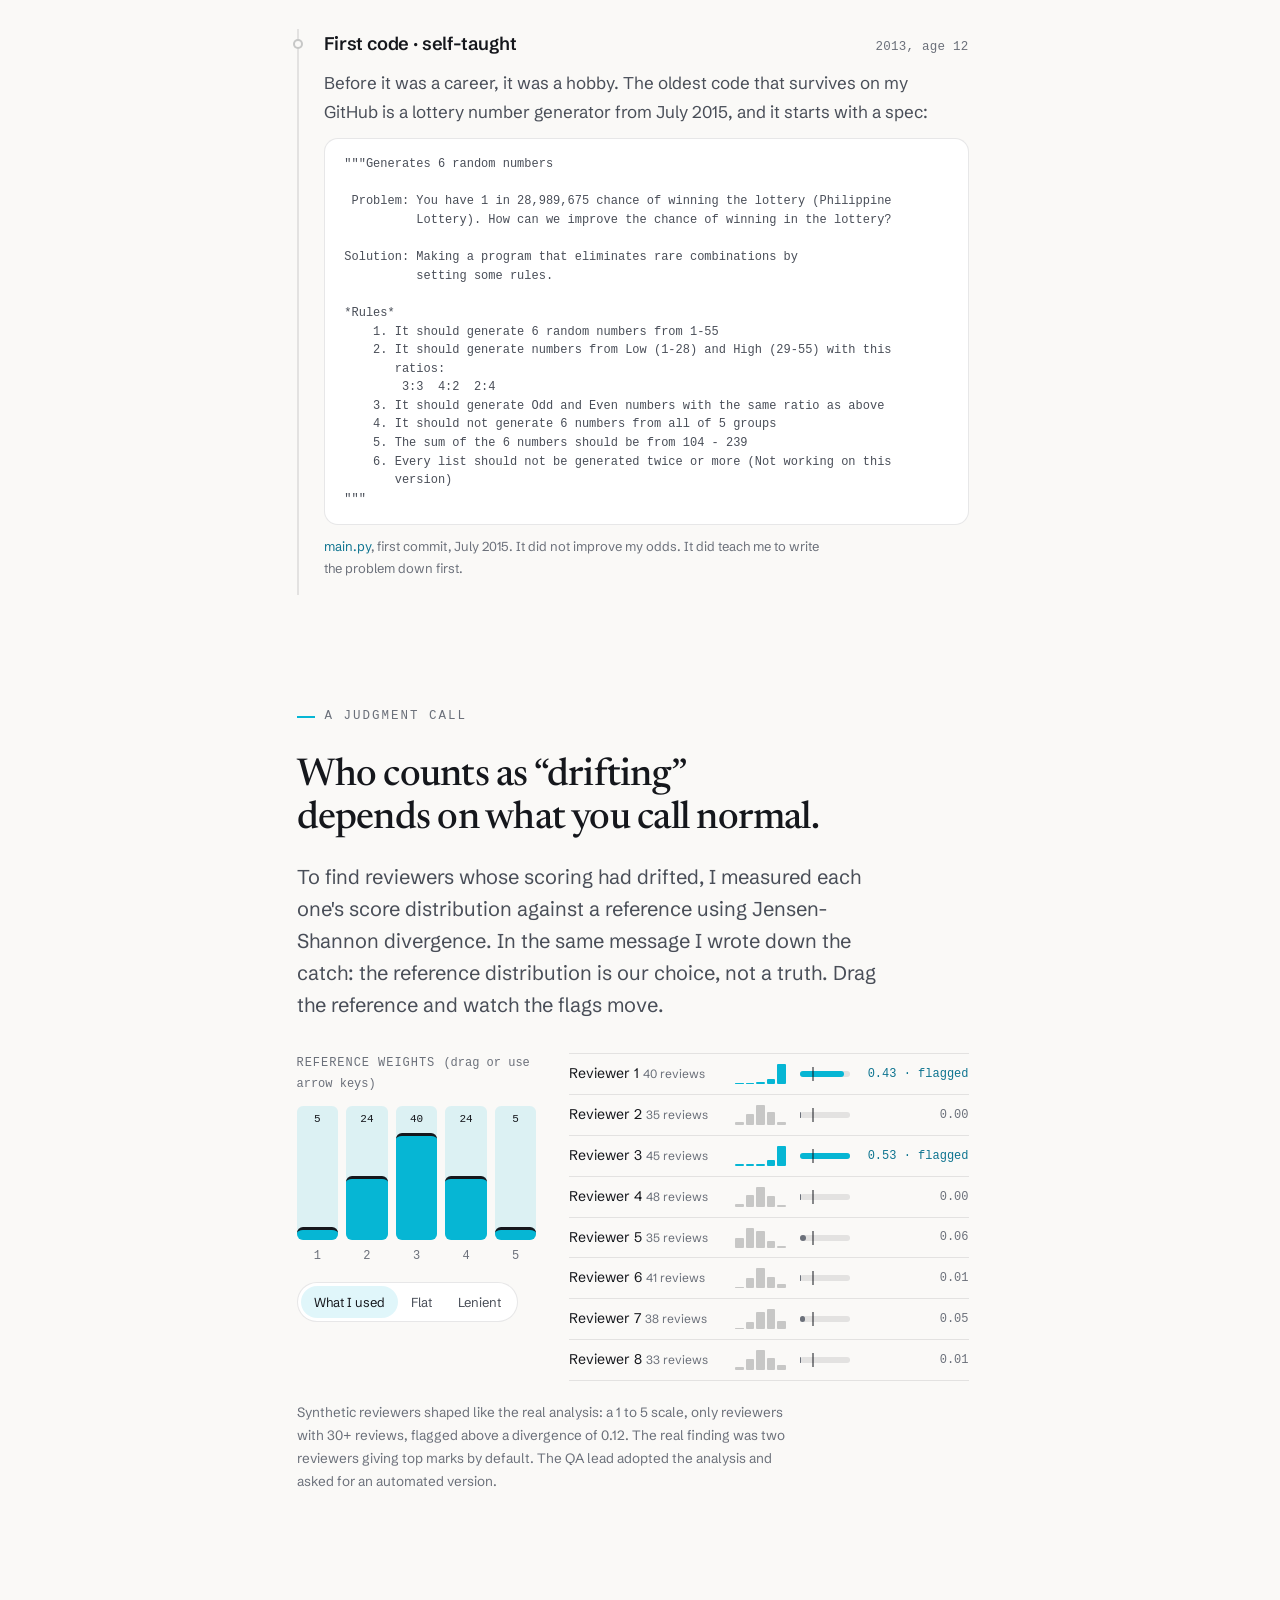
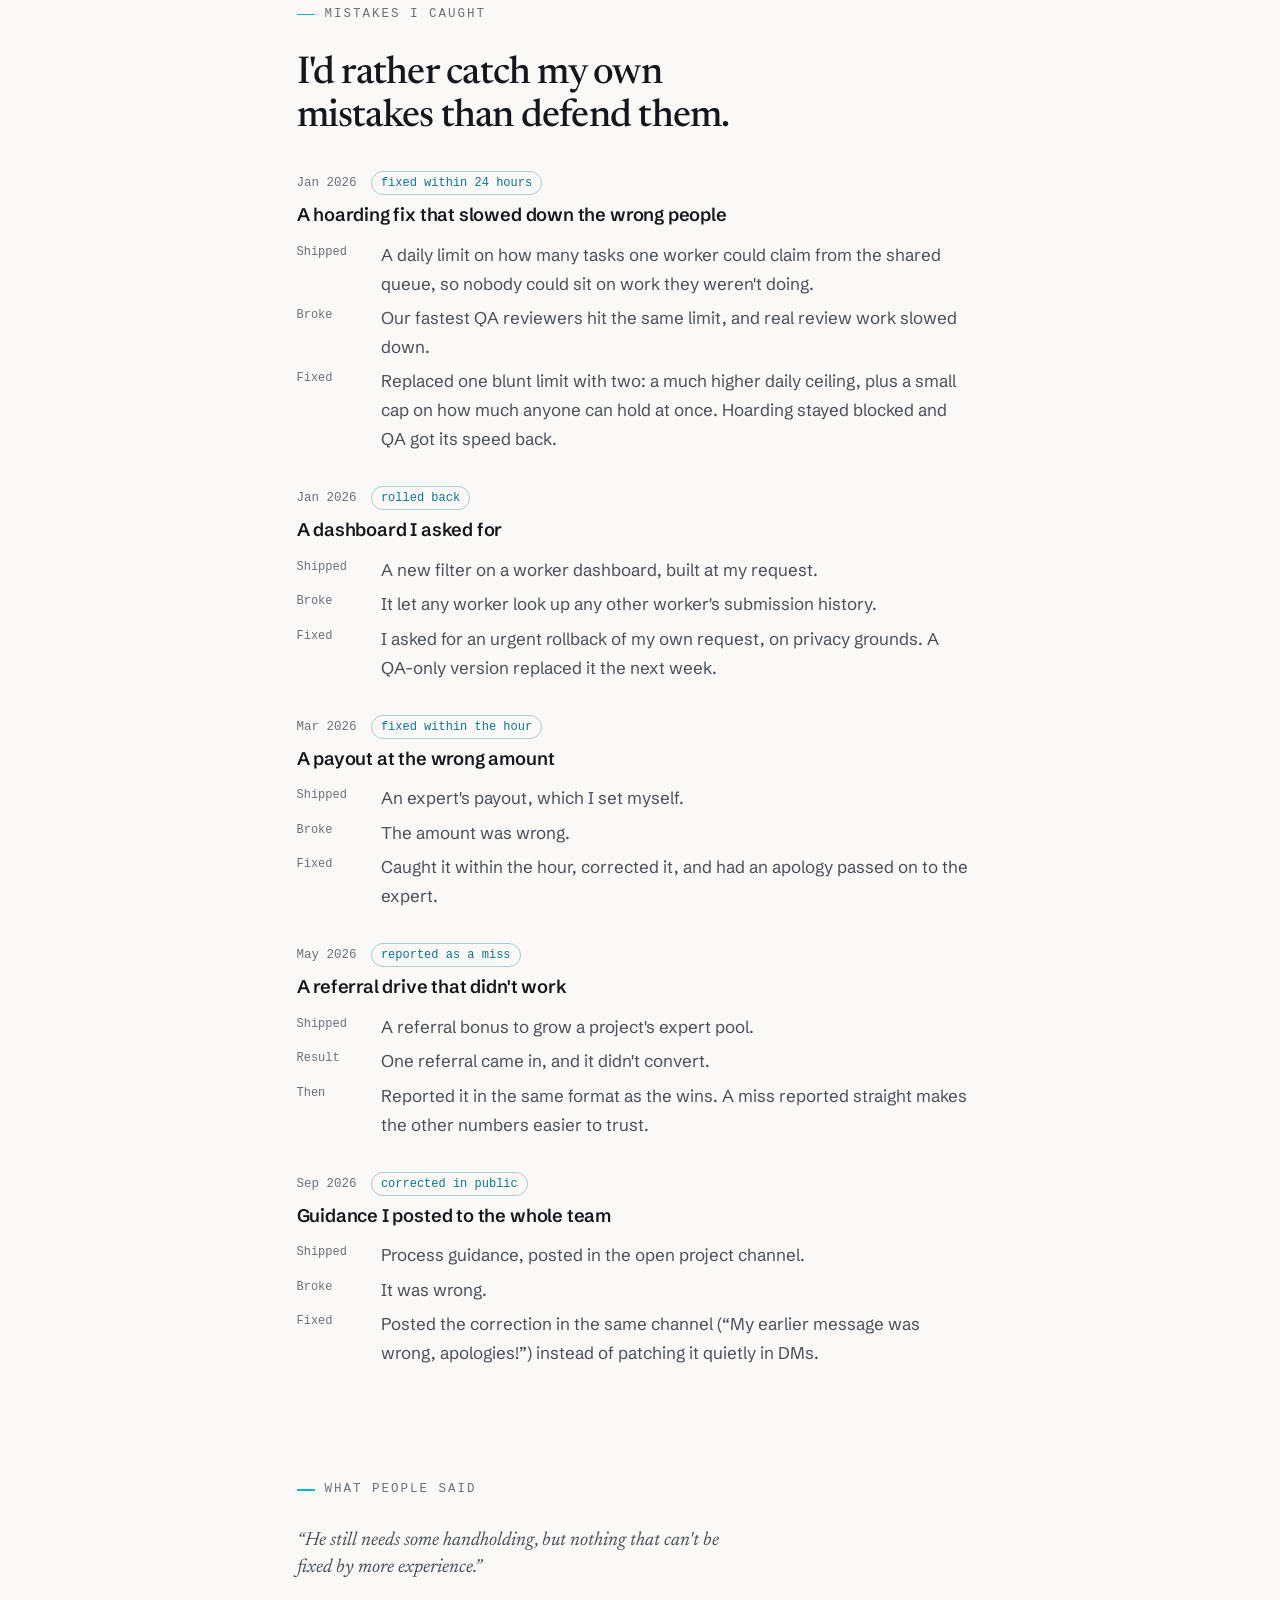
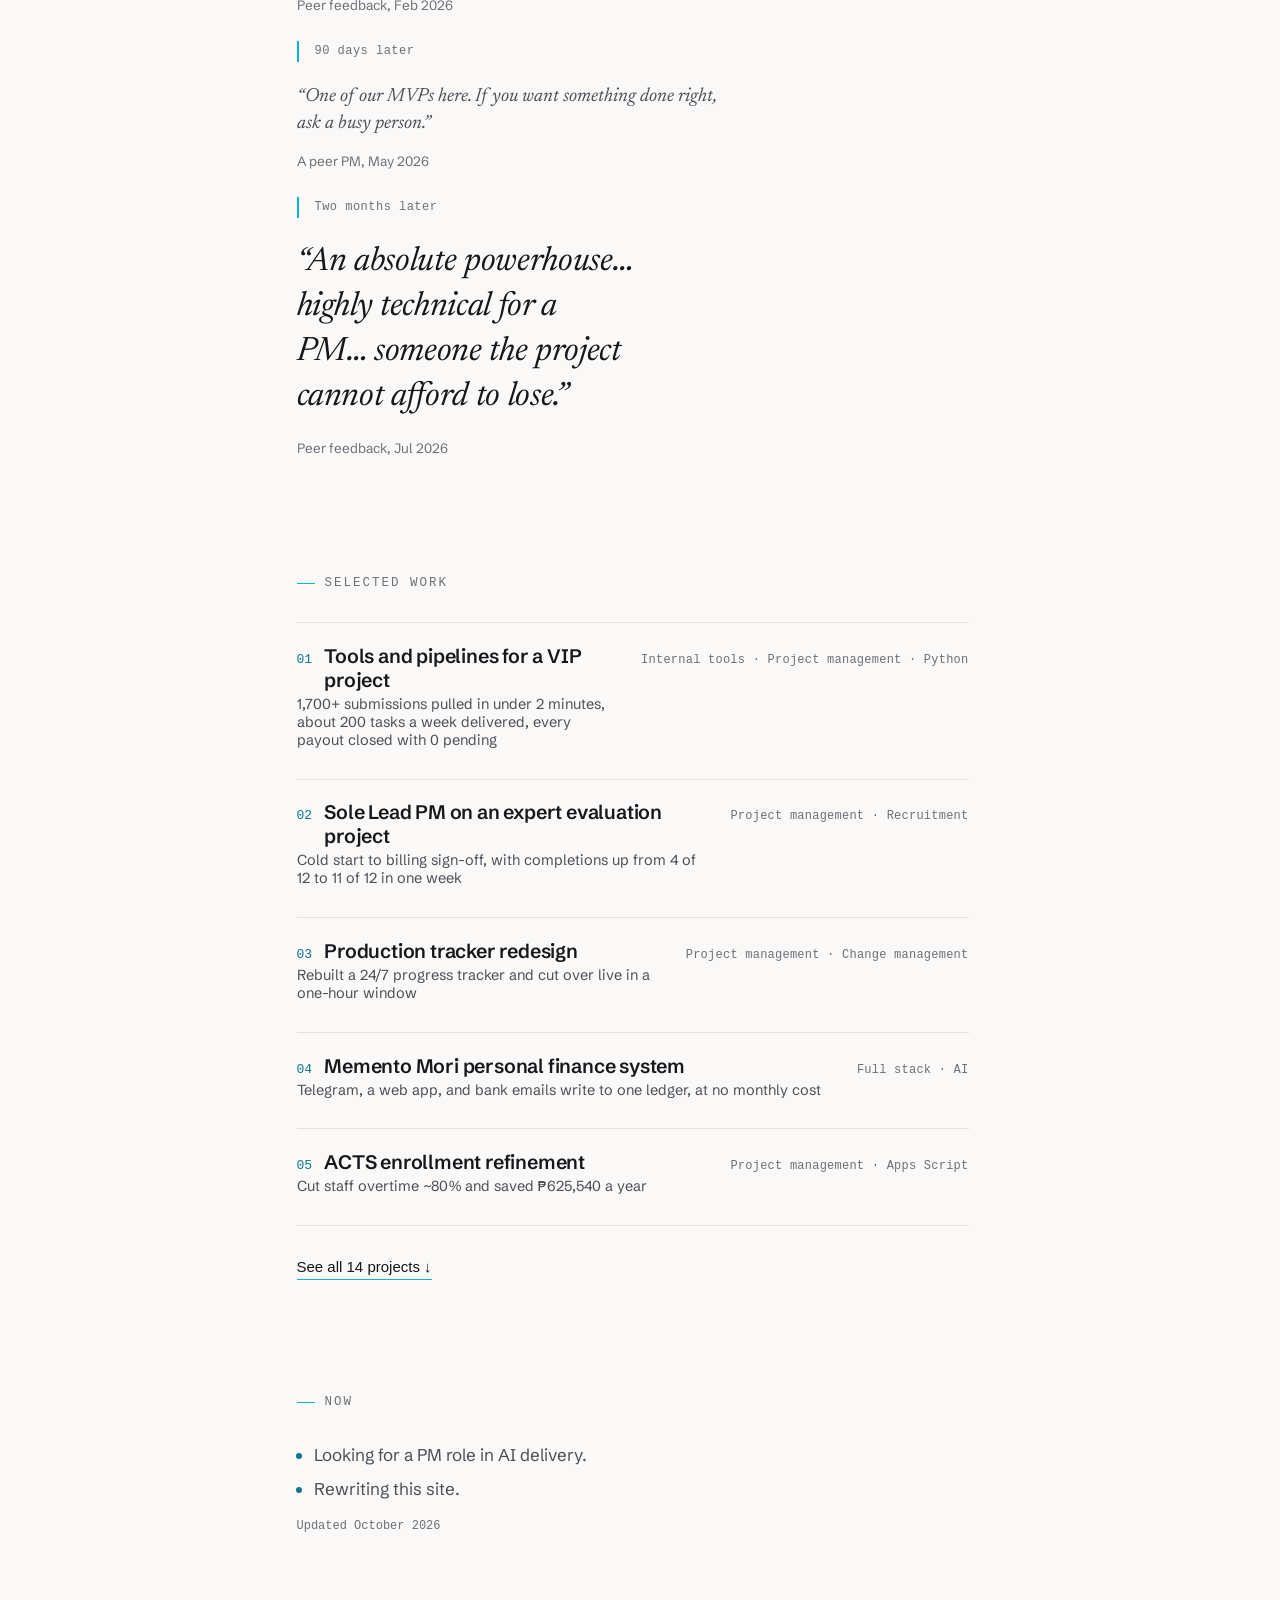
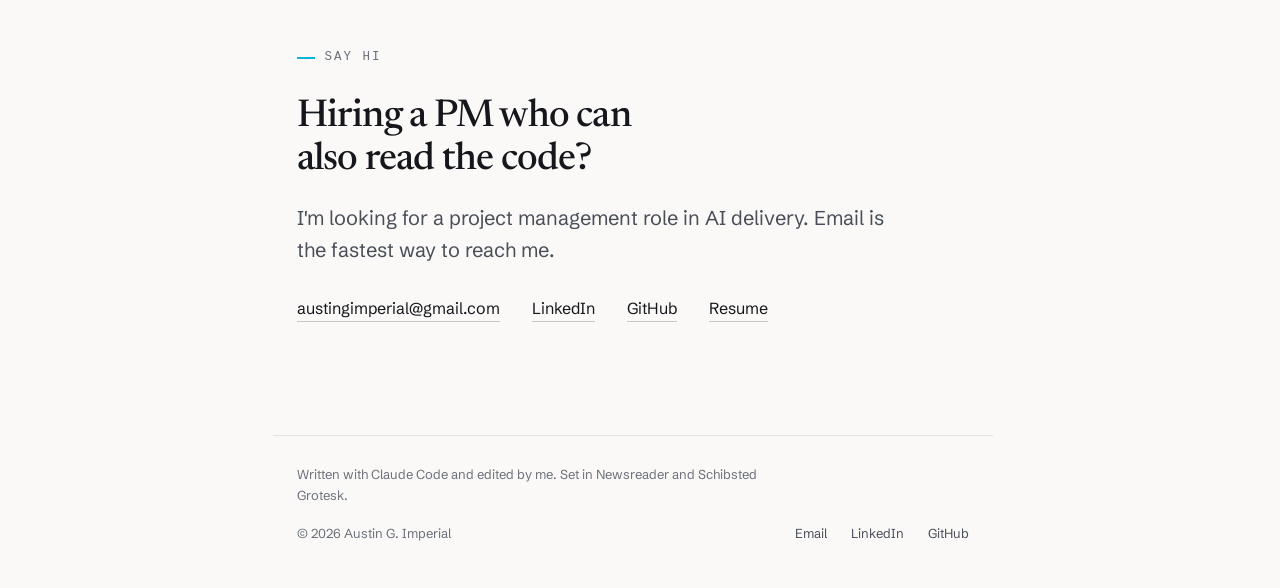
==== commit 10f7cac8: "Fix audit findings: image weight, keyboard, contrast, touch targets - Serve the hero portrait as 400" ====
--- a/index.html
+++ b/index.html
@@ -10,11 +10,11 @@
   <meta property="og:description" content="I run AI data projects and build the tools they run on.">
   <meta property="og:type" content="website">
 
-  <link rel="icon" type="image/x-icon" href="assets/img/favicon.ico">
-  <link rel="icon" type="image/svg+xml" href="assets/logo/agi-app-icon.svg">
-  <link rel="icon" type="image/png" sizes="32x32" href="assets/img/favicon-32x32.png">
-  <link rel="icon" type="image/png" sizes="16x16" href="assets/img/favicon-16x16.png">
-  <link rel="apple-touch-icon" href="assets/img/apple-touch-icon.png">
+  <link rel="icon" type="image/x-icon" href="assets/img/favicon.ico?v=2">
+  <link rel="icon" type="image/svg+xml" href="assets/logo/agi-app-icon.svg?v=2">
+  <link rel="icon" type="image/png" sizes="32x32" href="assets/img/favicon-32x32.png?v=2">
+  <link rel="icon" type="image/png" sizes="16x16" href="assets/img/favicon-16x16.png?v=2">
+  <link rel="apple-touch-icon" href="assets/img/apple-touch-icon.png?v=2">
 
   <link rel="preconnect" href="https://fonts.googleapis.com">
   <link rel="preconnect" href="https://fonts.gstatic.com" crossorigin>
@@ -74,13 +74,13 @@
         </div>
       </div>
       <div class="hero-portrait">
-        <img src="assets/img/Grad_Pic_Casual.png" alt="Portrait of Austin G. Imperial" width="360" height="450">
+        <img src="assets/img/portrait-800.webp" srcset="assets/img/portrait-400.webp 400w, assets/img/portrait-800.webp 800w" sizes="(max-width: 700px) 168px, 280px" alt="Portrait of Austin G. Imperial" width="800" height="1000" fetchpriority="high">
       </div>
     </section>
 
     <!-- A normal week: scattered on arrival, settles as you scroll (main.js sets --p). -->
     <section class="section settle" id="settle" aria-labelledby="settle-label">
-      <p class="section-label" id="settle-label">A normal week, settling as you scroll</p>
+      <h2 class="section-label" id="settle-label">A normal week, settling as you scroll</h2>
       <ol class="settle-list">
         <li style="--x:-18;--y:34;--r:-7">
           <span class="settle-task">Same output, graded 0.15 by one run and 0.85 by the next</span>
@@ -120,7 +120,7 @@
 
     <!-- About + Experience -->
     <section class="section" id="about">
-      <p class="section-label">About</p>
+      <h2 class="section-label">About</h2>
       <div class="prose">
         <p>
           BS Management Information Systems from Ateneo de Manila University, specializing in
@@ -130,7 +130,7 @@
       </div>
 
       <div class="section-head">
-        <p class="section-label">Experience</p>
+        <h2 class="section-label">Experience</h2>
         <div class="depth-toggle" role="group" aria-label="How much detail">
           <button type="button" data-depth="skim" aria-pressed="true">30-second version</button>
           <button type="button" data-depth="read" aria-pressed="false">5-minute version</button>
@@ -390,7 +390,7 @@
 
     <!-- What people say -->
     <section class="section" id="recognition">
-      <p class="section-label">What people said</p>
+      <h2 class="section-label">What people said</h2>
       <div class="arc">
         <blockquote class="arc-quote arc-before">
           <p>“He still needs some handholding, but nothing that can't be fixed by more experience.”</p>
@@ -411,14 +411,14 @@
 
     <!-- Selected work -->
     <section class="section" id="work">
-      <p class="section-label">Selected work</p>
+      <h2 class="section-label">Selected work</h2>
       <ul class="work-list" id="work-list" aria-label="Selected projects"></ul>
       <button class="btn btn-text work-more" id="work-more" type="button" aria-expanded="false"></button>
     </section>
 
     <!-- Now -->
     <section class="section" id="now">
-      <p class="section-label">Now</p>
+      <h2 class="section-label">Now</h2>
       <ul class="now-list">
         <li>Looking for a PM role in AI delivery.</li>
         <li>Rewriting this site.</li>
@@ -454,10 +454,9 @@
     </div>
   </footer>
 
-  <!-- Project detail dialog -->
-  <div class="modal" id="project-modal" role="dialog" aria-modal="true" aria-labelledby="modal-title" hidden>
-    <div class="modal-backdrop" data-close></div>
-    <div class="modal-panel" role="document">
+  <!-- Project detail dialog. Native <dialog>: Esc, focus trap, inert page, top layer. -->
+  <dialog class="modal" id="project-modal" aria-labelledby="modal-title">
+    <div class="modal-panel">
       <button class="modal-close" type="button" aria-label="Close" data-close>&times;</button>
       <p class="modal-eyebrow" id="modal-eyebrow"></p>
       <h2 class="modal-title" id="modal-title"></h2>
@@ -465,7 +464,7 @@
       <div class="modal-reality" id="modal-reality" hidden></div>
       <div class="modal-tech" id="modal-tech"></div>
     </div>
-  </div>
+  </dialog>
 
   <!-- Screenshot lightbox. <dialog> gives us Esc, focus return, and top-layer for free. -->
   <dialog class="lightbox" id="lightbox" aria-label="Enlarged screenshot">
--- a/assets/css/styles.css
+++ b/assets/css/styles.css
@@ -12,7 +12,7 @@
   --bg-elev: #ffffff;
   --text: #15171c;
   --text-soft: #494e58;
-  --text-faint: #6f747e;
+  --text-faint: #6b707a;      /* 4.7:1 on --bg, AA */
   --border: rgba(20, 24, 29, 0.10);
   --border-strong: rgba(20, 24, 29, 0.22);
 
@@ -237,10 +237,13 @@
   gap: 10px;
   font-family: var(--font-mono);
   font-size: 12.5px;
+  font-weight: 400;
+  line-height: 1.7;
   letter-spacing: 0.16em;
   text-transform: uppercase;
   color: var(--text-faint);
   margin: 0 0 1.75rem;
+  max-width: none; /* also used on h2s that title a section */
 }
 .section-label::before {
   content: "";
@@ -475,7 +478,7 @@
 }
 .work-row:hover .w-arrow,
 .work-row:focus-visible .w-arrow { opacity: 1; transform: translateX(0); }
-.work-row .w-impact { font-size: 14.5px; color: var(--text-soft); }
+.work-row .w-impact { display: block; font-size: 14.5px; color: var(--text-soft); }
 .work-row .w-tags {
   margin-left: auto;
   font-family: var(--font-mono);
@@ -507,7 +510,7 @@
   align-items: baseline;
   gap: 6px;
   font-family: var(--font-mono);
-  font-size: 11.5px;
+  font-size: 12px;
   line-height: 1.35;
   letter-spacing: 0.01em;
   color: var(--text-faint);
@@ -574,11 +577,20 @@
 .footer-links a:hover { color: var(--accent); }
 
 /* ---------- Modal ---------- */
-.modal { position: fixed; inset: 0; z-index: 80; display: flex; }
-.modal[hidden] { display: none; }
-.modal-backdrop {
-  position: absolute;
-  inset: 0;
+.modal {
+  width: min(620px, calc(100% - 2rem));
+  max-width: none;
+  max-height: 86vh;
+  padding: 0;
+  overflow: hidden;
+  color: var(--text);
+  background: var(--bg-elev);
+  border: 1px solid var(--border);
+  border-radius: var(--radius-lg);
+  box-shadow: 0 30px 80px rgba(0,0,0,0.28);
+}
+.modal[open] { animation: pop 0.35s var(--ease) both; }
+.modal::backdrop {
   background: rgba(8, 10, 13, 0.55);
   backdrop-filter: blur(3px);
   -webkit-backdrop-filter: blur(3px);
@@ -586,19 +598,12 @@
 }
 .modal-panel {
   position: relative;
-  margin: auto;
-  width: min(620px, calc(100% - 2rem));
   max-height: 86vh;
   overflow-y: auto;
-  background: var(--bg-elev);
-  border: 1px solid var(--border);
-  border-radius: var(--radius-lg);
   padding: 2.25rem 2.25rem 2.5rem;
-  box-shadow: 0 30px 80px rgba(0,0,0,0.28);
-  animation: pop 0.35s var(--ease) both;
-}
-.modal.closing .modal-backdrop { animation: fade 0.2s ease reverse both; }
-.modal.closing .modal-panel { animation: pop 0.2s ease-in reverse both; }
+}
+.modal.closing { animation: pop 0.2s ease-in reverse both; }
+.modal.closing::backdrop { animation: fade 0.2s ease reverse both; }
 @keyframes fade { from { opacity: 0; } to { opacity: 1; } }
 @keyframes pop { from { opacity: 0; transform: translateY(16px) scale(0.98); } to { opacity: 1; transform: none; } }
 
@@ -641,7 +646,81 @@
 }
 .modal-shot:hover,
 .modal-shot:focus-visible { border-color: var(--border-strong); }
-.modal-shot img { display: block; width: 100%; height: auto; }
+.modal-shot img { display: block; width: 100%; height: auto; aspect-ratio: auto 16 / 10; } /* holds space until loaded, so charts below do not look visible on open */
+
+/* Project charts (built by vizEl in main.js) */
+.viz {
+  margin: 0 0 1.25rem;
+  padding: 1.1rem 1.2rem;
+  border: 1px solid var(--border);
+  border-radius: var(--radius);
+  background: var(--bg);
+}
+.viz-flow { display: flex; flex-wrap: wrap; align-items: center; gap: 0.45rem; list-style: none; margin: 0; padding: 0; }
+.viz-flow li { display: flex; align-items: center; gap: 0.45rem; animation: viz-in 0.5s var(--ease) both; }
+.viz-flow li:not(:last-child)::after { content: "→"; content: "→" / ""; color: var(--text-faint); }
+.viz-flow span {
+  padding: 0.3rem 0.7rem;
+  border: 1px solid var(--border-strong);
+  border-radius: 999px;
+  font-size: 13.5px;
+  color: var(--text-soft);
+}
+.viz-flow .is-gate { border-color: var(--accent); background: var(--accent-soft); color: var(--text); font-weight: 600; animation: viz-glow 1.2s 0.8s ease both; }
+@keyframes viz-in { from { opacity: 0; transform: translateY(6px); } }
+@keyframes viz-glow { 0%, 100% { box-shadow: 0 0 0 0 transparent; } 40% { box-shadow: 0 0 0 6px var(--accent-soft); } }
+
+.viz-bar { display: grid; grid-template-columns: 7.5rem 1fr 4.5rem; gap: 0.75rem; align-items: center; font-size: 13.5px; color: var(--text-soft); }
+.viz-bar + .viz-bar { margin-top: 0.6rem; }
+.viz-track, .viz-goal-track { position: relative; height: 0.6rem; }
+.viz-track { border-radius: 999px; background: var(--accent-soft); }
+.viz-fill { display: block; height: 100%; border-radius: inherit; background: var(--accent-bright); animation: viz-grow 1.1s var(--ease) both; }
+@keyframes viz-grow { from { width: 0; } }
+.viz-goal { position: absolute; top: -0.3rem; bottom: -0.3rem; width: 2px; margin-left: -1px; background: var(--text); animation: viz-fade 0.4s 0.9s both; }
+.viz-goal-row { margin-bottom: -0.1rem; }
+.viz-goal-label { position: absolute; bottom: 0; transform: translateX(-50%); white-space: nowrap; font-family: var(--font-mono); font-size: 12px; color: var(--text); animation: viz-fade 0.4s 0.9s both; }
+@keyframes viz-fade { from { opacity: 0; } }
+.viz-val { font-family: var(--font-mono); color: var(--text); text-align: right; }
+
+/* Messy tracker that tidies itself: .is-clean collapses the extra columns and swaps the text. */
+.sheet { overflow-x: auto; font-size: 11.5px; border: 1px solid var(--border); border-radius: 8px; background: var(--bg-elev); }
+.sheet-row { display: flex; }
+.sheet-row > span { flex: none; padding: 0.4rem 0.55rem; border-right: 1px solid var(--border); border-bottom: 1px solid var(--border); white-space: nowrap; overflow: hidden; text-overflow: ellipsis; color: var(--text-soft); }
+.sheet-row:last-child > span { border-bottom: 0; }
+.sheet-head > span { font-weight: 600; color: var(--text-faint); background: var(--bg); }
+.c-book { width: 5.8em; }
+.c-who { width: 7em; }
+.sheet-row > .c-status { flex: 1 1 6em; min-width: 6.6em; border-right: 0; white-space: normal; }
+.sheet-row > .c-who { flex-shrink: 1; }
+@media (max-width: 480px) {
+  .modal-panel { padding-inline: 1.25rem; }
+  .viz { padding-inline: 0.8rem; }
+  .sheet { font-size: 10.5px; }
+  .sheet-row > span { padding-inline: 0.3rem; }
+  .c-book { width: 5.4em; }
+}
+.sheet .c-who { transition: width 0.8s var(--ease), padding 0.8s var(--ease), opacity 0.4s ease, border-width 0.8s, background 0.6s ease; }
+.sheet.is-clean .extra { width: 0; padding-inline: 0; opacity: 0; border-right-width: 0; }
+.sheet .hl { background: rgba(250, 204, 21, 0.28); }
+.sheet.is-clean .hl { background: transparent; }
+.sw { display: inline-grid; vertical-align: top; }
+.sw > span { grid-area: 1 / 1; transition: opacity 0.5s 0.3s ease; }
+.sw-a, .sheet.is-clean .sw-b { opacity: 0; }
+.sheet.is-clean .sw-a { opacity: 1; }
+.is-key .sw-a { color: var(--accent); font-weight: 600; }
+.viz-replay {
+  margin-top: 0.7rem;
+  padding: 0.25rem 0.75rem;
+  border: 1px solid var(--border-strong);
+  border-radius: 999px;
+  background: none;
+  font: 12.5px var(--font-mono);
+  color: var(--text-soft);
+  cursor: pointer;
+}
+.viz-replay:hover { color: var(--text); border-color: var(--text-faint); }
+.viz:not(.is-live) *, .viz:not(.is-live) *::after { animation-play-state: paused; }
+.viz figcaption { margin-top: 0.8rem; font-size: 13px; color: var(--text-faint); }
 
 /* ---------- Lightbox ---------- */
 .lightbox {
@@ -724,7 +803,6 @@
     translate(calc(var(--x) * var(--q) * 1%), calc(var(--y) * var(--q) * 1px))
     rotate(calc(var(--r) * var(--q) * 1deg));
   transition: transform 0.6s var(--ease), box-shadow 0.6s var(--ease);
-  will-change: transform;
 }
 .settle-task { font-size: 15px; line-height: 1.45; color: var(--text); }
 .settle-status {
@@ -842,7 +920,7 @@
   padding: 0 6px;
   border-radius: 999px;
   font-family: var(--font-mono);
-  font-size: 10px;
+  font-size: 11px;
   font-weight: 500;
   letter-spacing: 0.02em;
   color: var(--accent);
@@ -967,7 +1045,7 @@
   margin: 0;
   min-height: 7.5em;
   font-family: var(--font-mono);
-  font-size: 11.5px;
+  font-size: 12px;
   line-height: 1.5;
   color: var(--text-soft);
   white-space: pre-wrap;
@@ -1007,7 +1085,7 @@
 .calib-title {
   margin: 0 0 0.75rem;
   font-family: var(--font-mono);
-  font-size: 11.5px;
+  font-size: 12px;
   letter-spacing: 0.08em;
   text-transform: uppercase;
   color: var(--text-faint);
@@ -1044,7 +1122,7 @@
   color: var(--text);
 }
 .calib-title span { text-transform: none; letter-spacing: 0; }
-.cb-label { font-family: var(--font-mono); font-size: 11.5px; color: var(--text-faint); }
+.cb-label { font-family: var(--font-mono); font-size: 12px; color: var(--text-faint); }
 .calib-presets { flex-wrap: wrap; }
 
 .calib-reviewers { list-style: none; margin: 0; padding: 0; }
@@ -1076,7 +1154,7 @@
 .cl-meta time { font-family: var(--font-mono); font-size: 12.5px; color: var(--text-faint); }
 .cl-tag {
   font-family: var(--font-mono);
-  font-size: 11.5px;
+  font-size: 12px;
   color: var(--accent);
   border: 1px solid color-mix(in srgb, var(--accent) 35%, transparent);
   border-radius: 999px;
@@ -1182,10 +1260,11 @@
     padding: 1.4rem var(--pad) 1.6rem;
     transform: translateY(-8px);
     opacity: 0;
+    visibility: hidden; /* keeps closed links out of the tab order */
     pointer-events: none;
-    transition: opacity 0.25s ease, transform 0.25s var(--ease);
+    transition: opacity 0.25s ease, transform 0.25s var(--ease), visibility 0s 0.25s;
   }
-  .nav-links.open { opacity: 1; transform: none; pointer-events: auto; }
+  .nav-links.open { opacity: 1; transform: none; visibility: visible; pointer-events: auto; transition-delay: 0s; }
   .nav-links a { font-size: 17px; }
 
   .timeline-head { gap: 0.2rem; }
@@ -1216,6 +1295,31 @@
 
 @media (max-width: 420px) {
   :root { --pad: 1.25rem; }
+}
+
+/* Touch: 44px hit areas. Mostly invisible padding or pseudo-elements, so the
+   look and the layout stay as designed; mouse users see no change. */
+@media (pointer: coarse) {
+  .theme-toggle,
+  .nav-toggle,
+  .modal-close { width: 44px; height: 44px; }
+  .brand { padding-block: 10px; margin-block: -10px; }
+  .nav-links a { padding-block: 8px; }
+  .nav-links { gap: 0.4rem; }
+  .footer-links a { display: inline-block; padding-block: 11px; margin-block: -11px; }
+  .contact-links a,
+  .btn-text,
+  .depth-toggle button,
+  .calib-presets button,
+  .viz-replay { position: relative; }
+  .contact-links a::after,
+  .btn-text::after,
+  .depth-toggle button::after,
+  .calib-presets button::after,
+  .viz-replay::after { content: ""; position: absolute; inset: -10px -4px; }
+  .contact-links { row-gap: 1.5rem; }
+  .contact-links a::after { inset: -12px -4px; }
+  .gantt-scrub { position: relative; z-index: 1; height: 44px; margin-top: -0.2rem; margin-bottom: -0.8rem; }
 }
 
 @media (prefers-reduced-motion: reduce) {
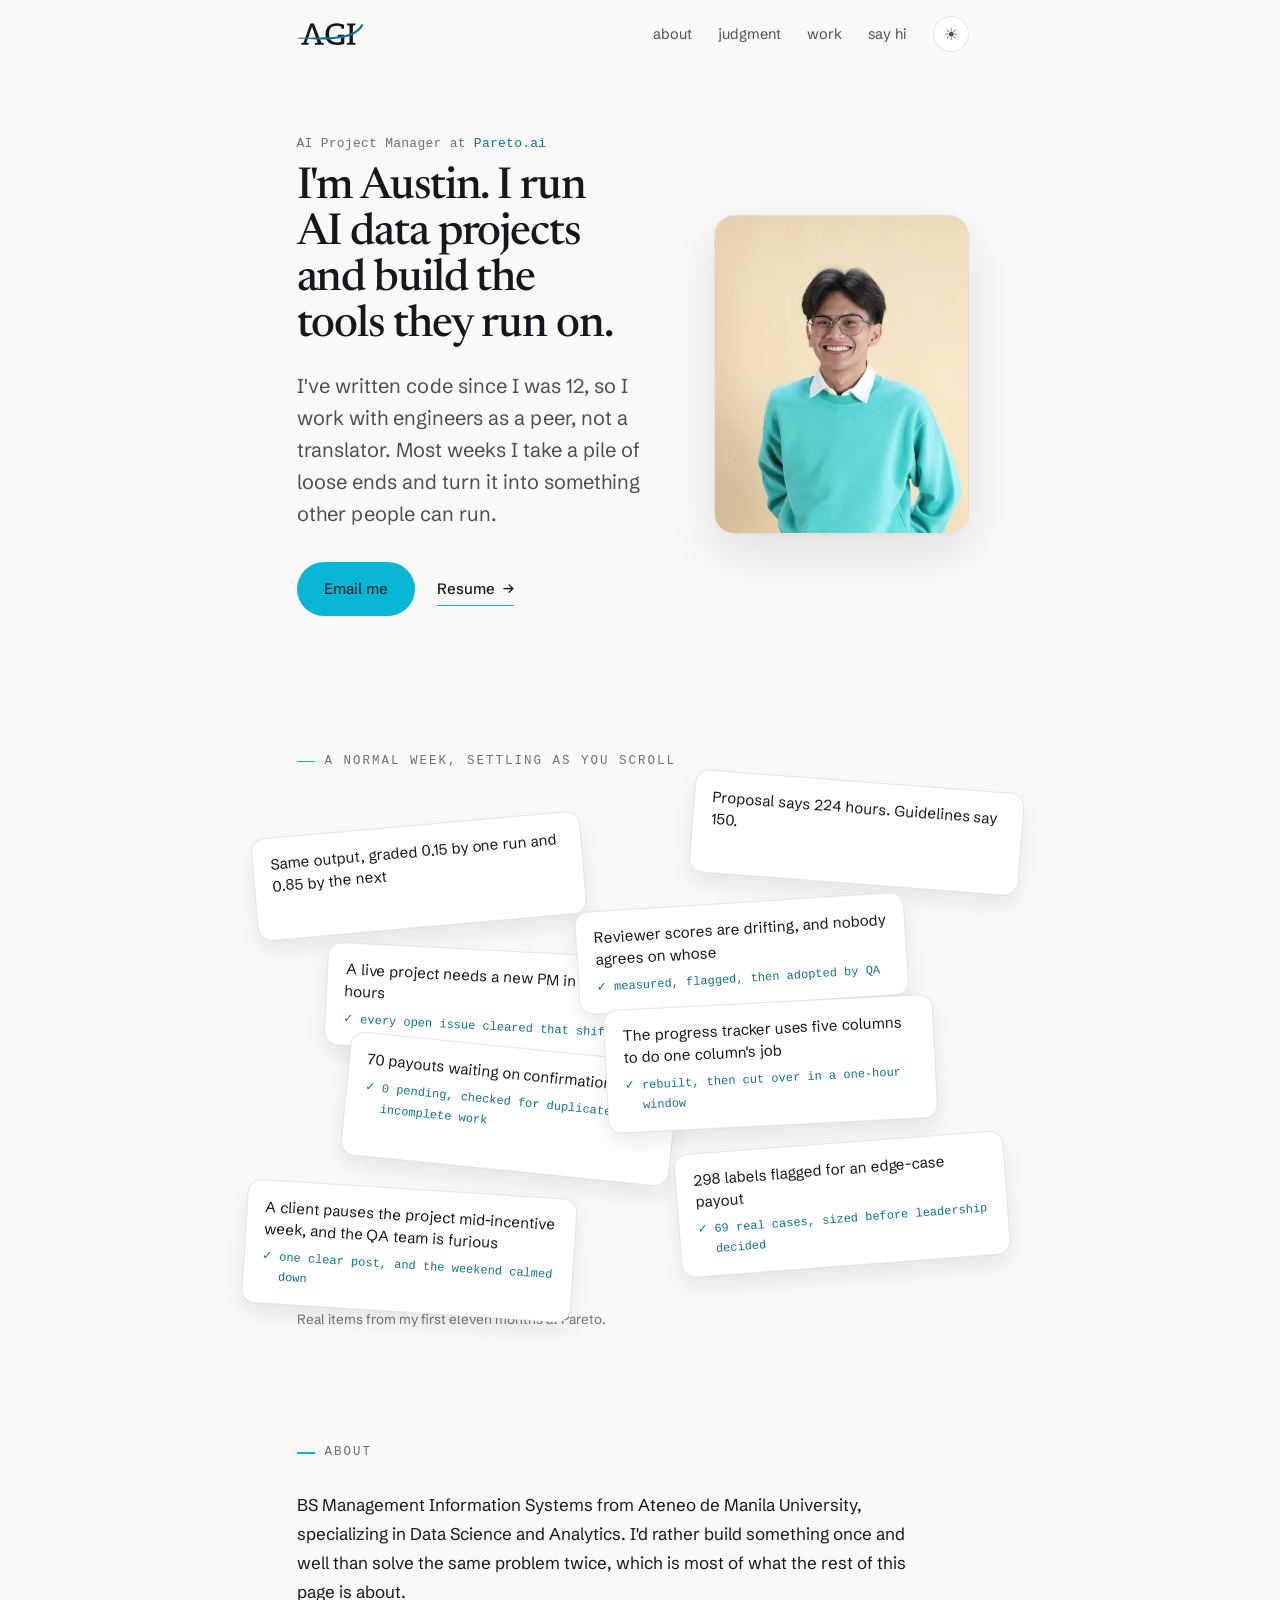
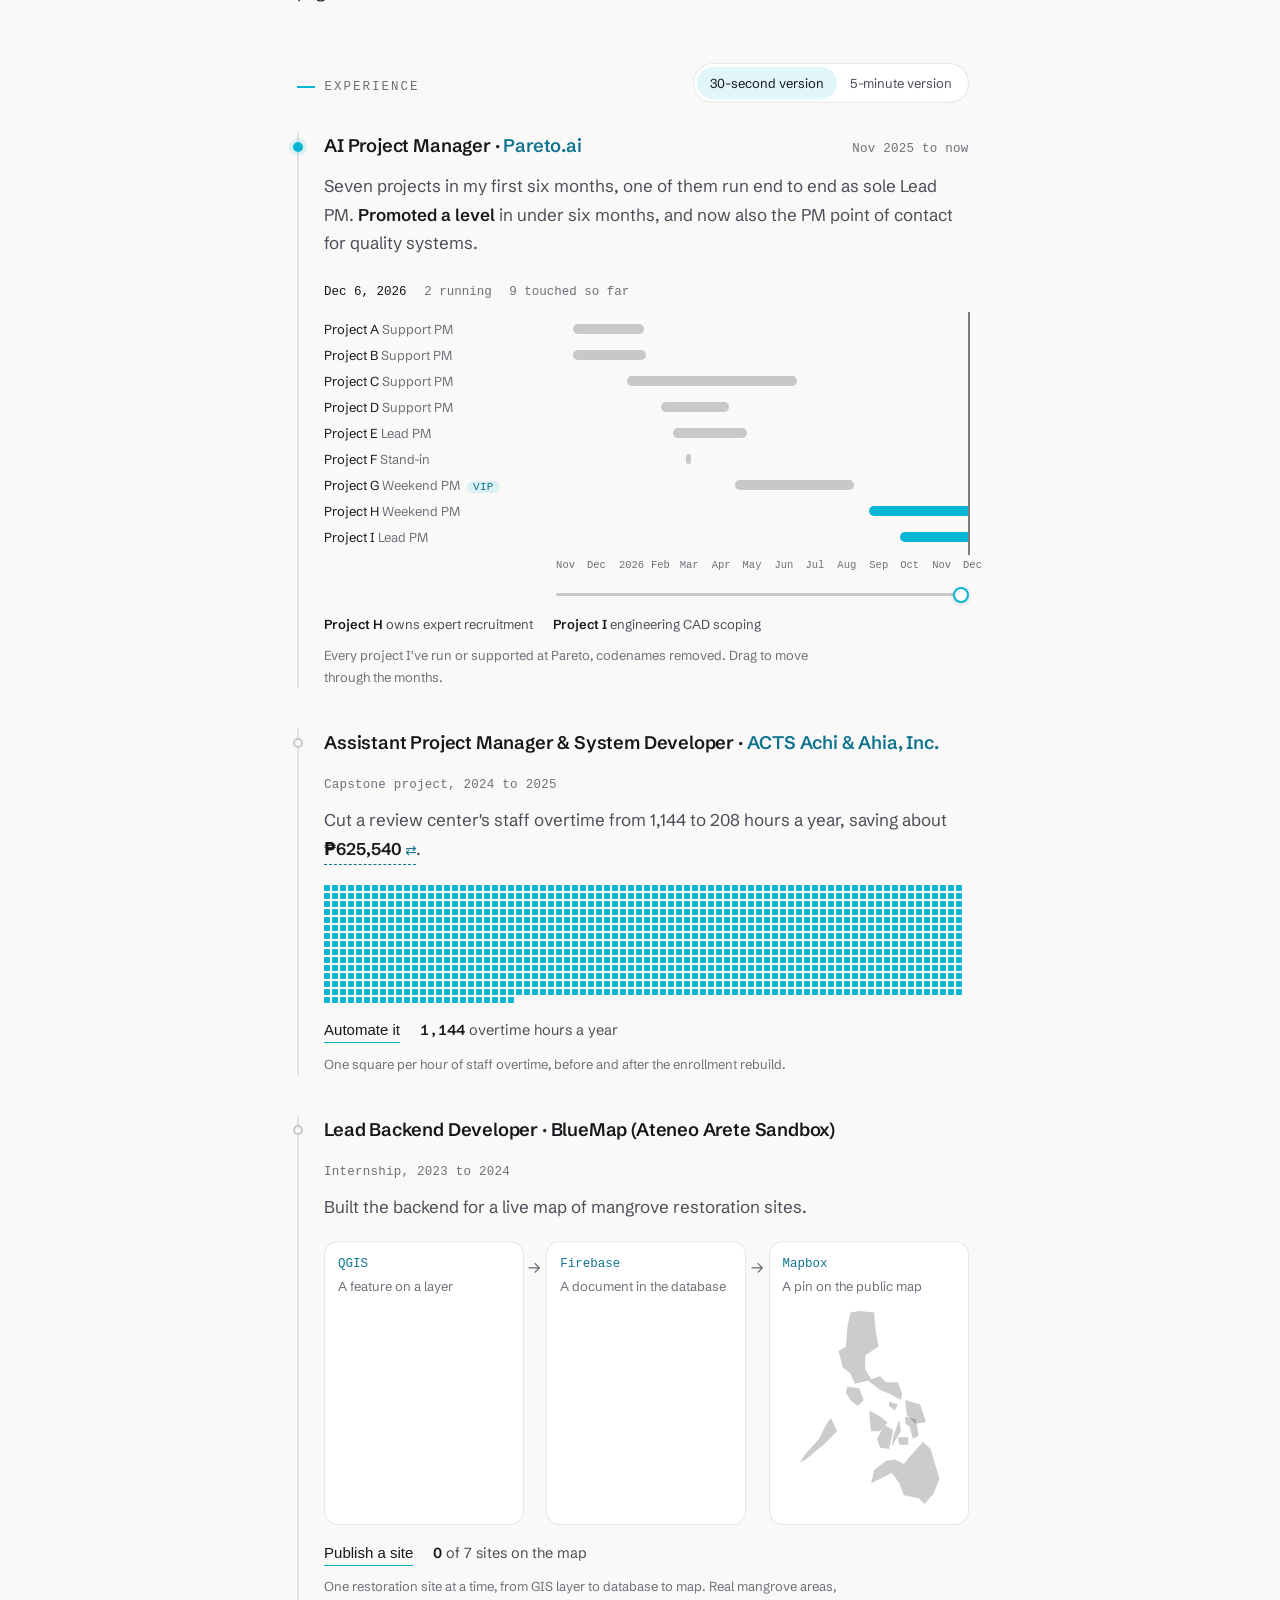
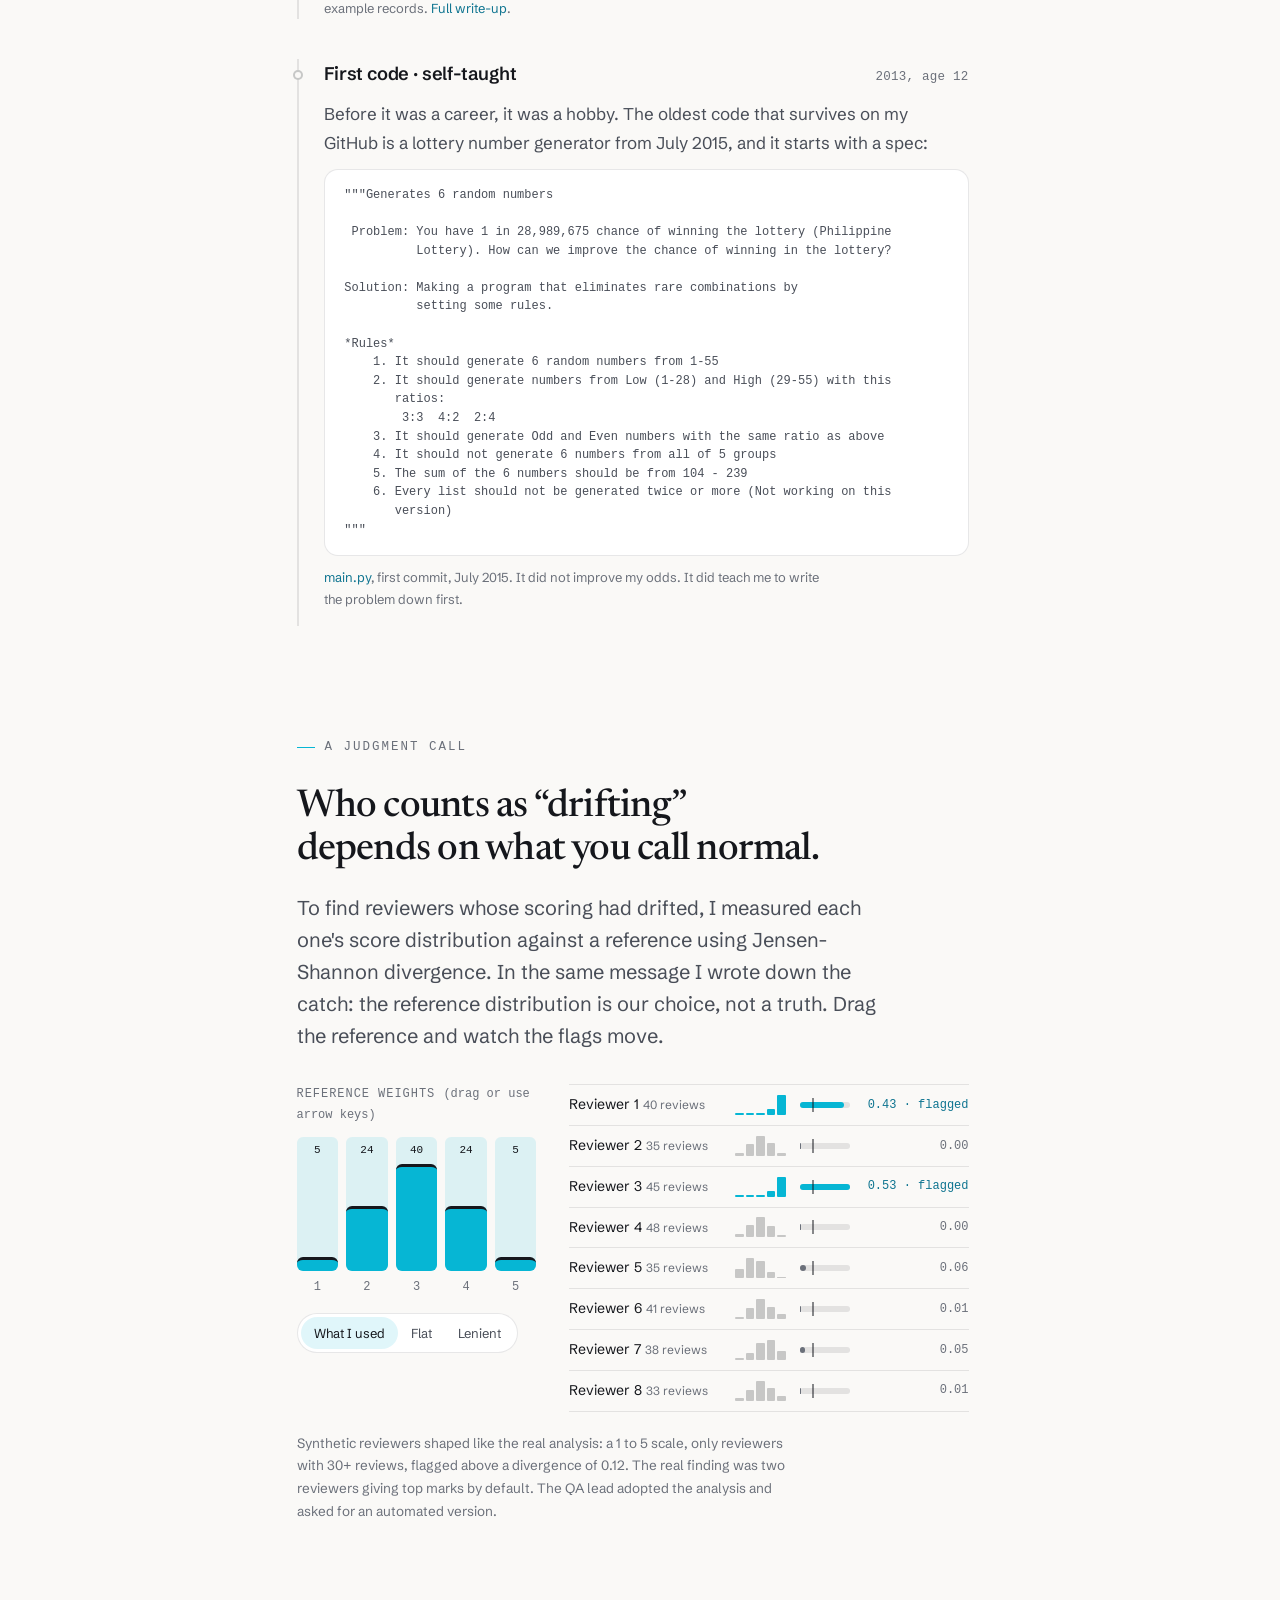
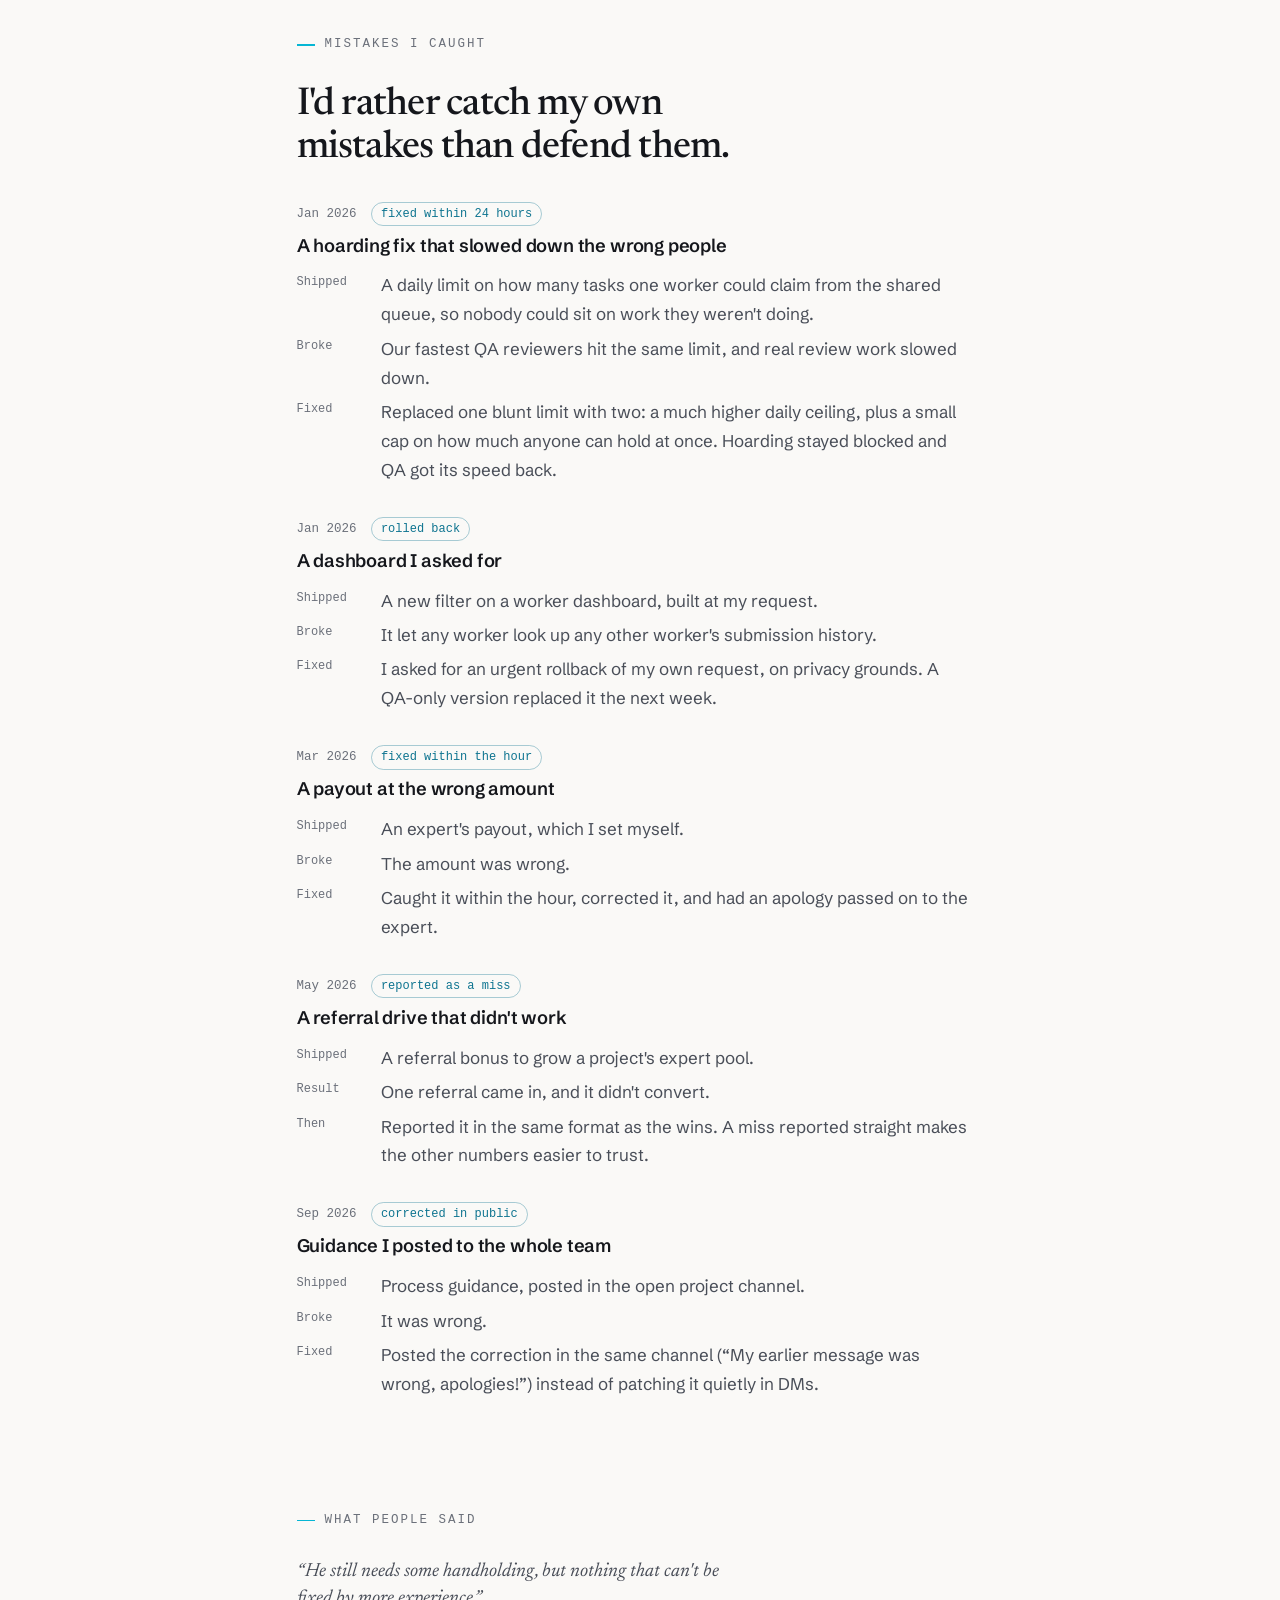
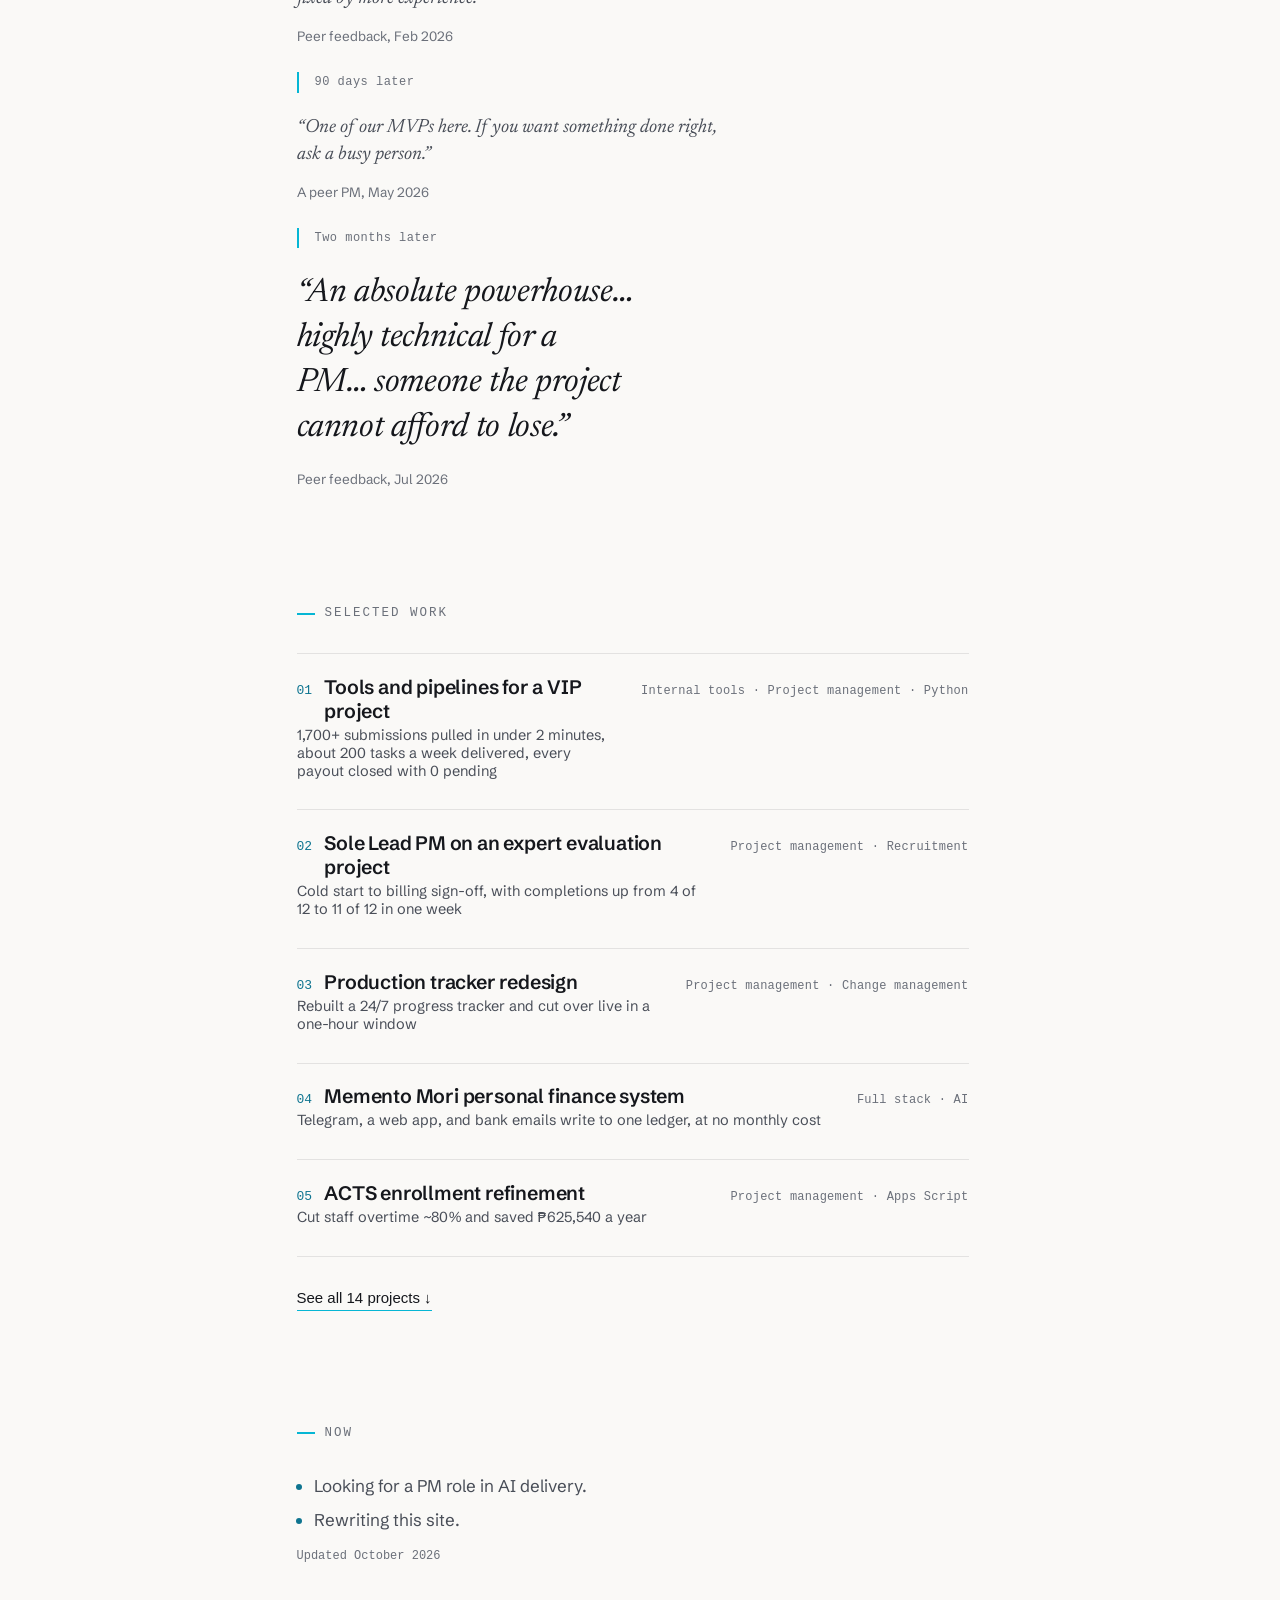
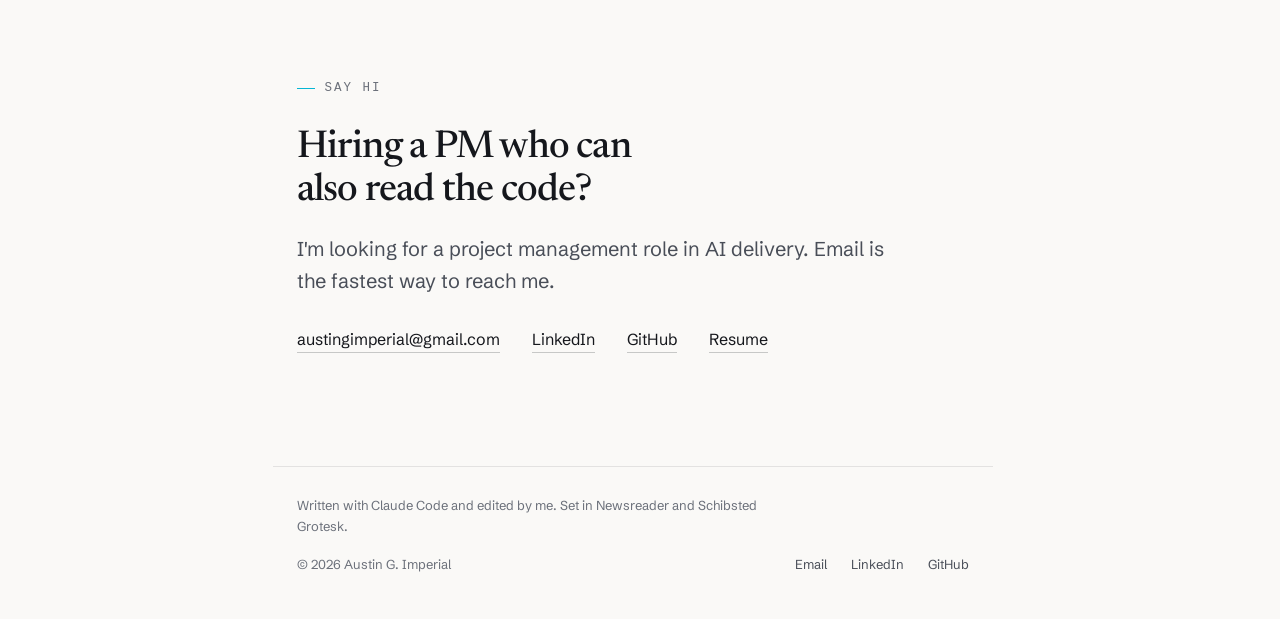
==== commit 4afd3396: "Show Gantt notes without hover, add share card, theme native controls - Gantt: notes for the project" ====
--- a/index.html
+++ b/index.html
@@ -9,6 +9,13 @@
   <meta property="og:title" content="Austin G. Imperial · AI Project Manager">
   <meta property="og:description" content="I run AI data projects and build the tools they run on.">
   <meta property="og:type" content="website">
+  <meta property="og:url" content="https://akaniknok.github.io/">
+  <meta property="og:image" content="https://akaniknok.github.io/assets/img/og-card.jpg">
+  <meta property="og:image:width" content="1200">
+  <meta property="og:image:height" content="630">
+  <meta property="og:image:alt" content="Austin G. Imperial, AI Project Manager: I run AI data projects and build the tools they run on.">
+  <meta name="twitter:card" content="summary_large_image">
+  <link rel="canonical" href="https://akaniknok.github.io/">
 
   <link rel="icon" type="image/x-icon" href="assets/img/favicon.ico?v=2">
   <link rel="icon" type="image/svg+xml" href="assets/logo/agi-app-icon.svg?v=2">
@@ -190,6 +197,7 @@
             <div class="gantt-readout" id="gantt-readout"></div>
             <div class="gantt-chart" id="gantt-chart"></div>
             <input class="gantt-scrub" id="gantt-scrub" type="range" min="0" max="1" value="1" aria-label="Move through the months">
+            <p class="gantt-notes" id="gantt-notes"></p>
             <figcaption>Every project I've run or supported at Pareto, codenames removed. Drag to move through the months.</figcaption>
           </figure>
         </li>
--- a/assets/css/styles.css
+++ b/assets/css/styles.css
@@ -4,6 +4,7 @@
    ============================================================ */
 
 :root {
+  color-scheme: light;
   --accent: #0e7490;          /* cyan, text-safe on light (AA on paper) */
   --accent-bright: #06b6d4;   /* brighter cyan for dots/fills */
   --accent-soft: rgba(6, 182, 212, 0.12);
@@ -29,6 +30,7 @@
 }
 
 [data-theme="dark"] {
+  color-scheme: dark;
   --accent: #2dd4ee;
   --accent-bright: #22d3ee;
   --accent-soft: rgba(34, 211, 238, 0.14);
@@ -993,6 +995,17 @@
 .gantt-scrub:hover::-webkit-slider-thumb,
 .gantt-scrub:active::-webkit-slider-thumb { transform: scale(1.15); }
 .gantt-scrub:focus-visible { outline-offset: 4px; }
+.gantt .gantt-notes { /* beats .timeline p */
+  display: flex;
+  flex-wrap: wrap;
+  gap: 0.15rem 1.25rem;
+  margin: 0.7rem 0 0;
+  font-size: 13px;
+  line-height: 1.5;
+  color: var(--text-soft);
+}
+.gantt .gantt-notes:empty { display: none; }
+.gantt-notes strong { font-weight: 600; color: var(--text); }
 .gantt figcaption,
 .dots figcaption,
 .first-code figcaption {
